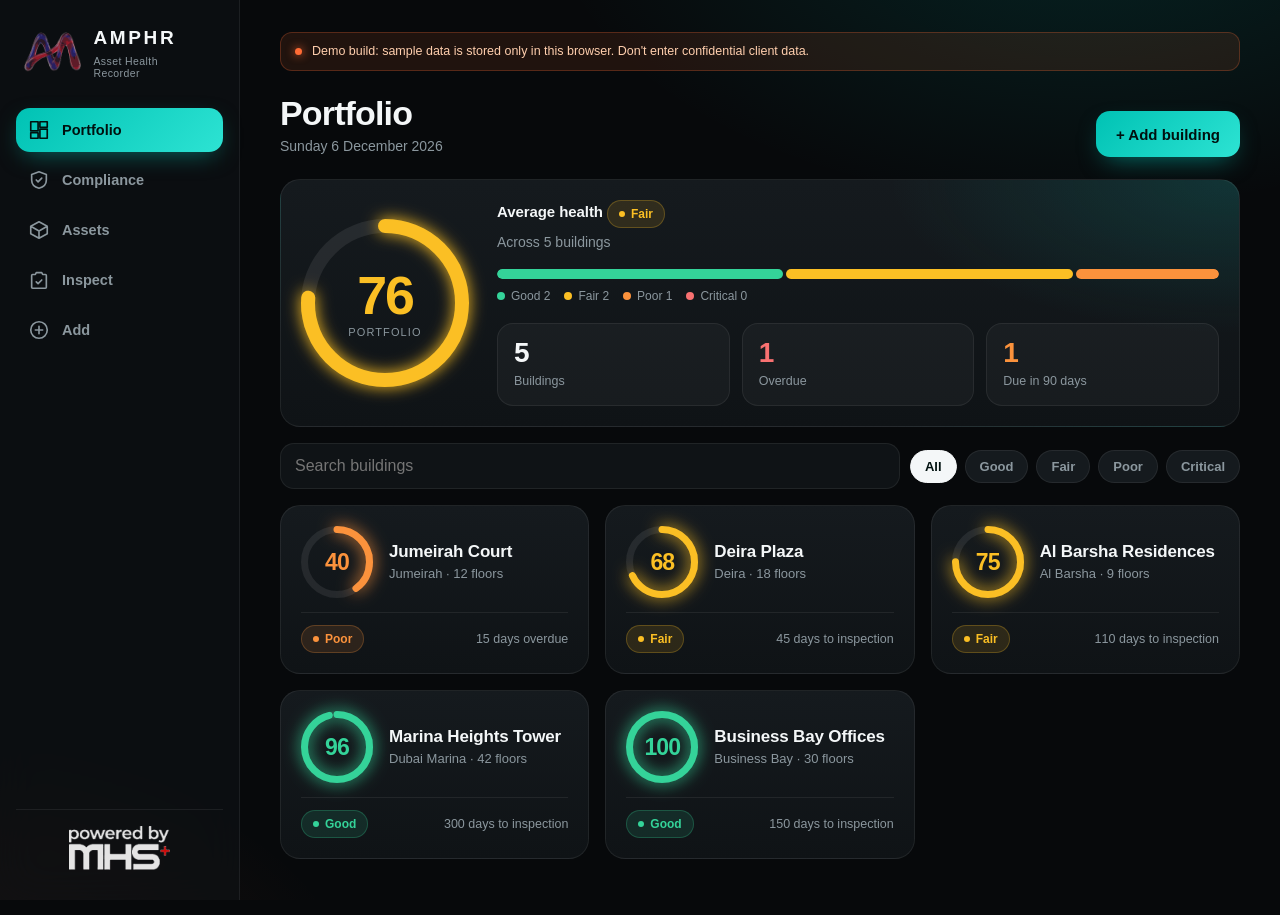
==== amphr/index.html @ f0a6aa2b "Redesign AMPHR UI for iPhone, iPad and laptop Co-Authored-By: Claude Sonnet 5.5 <noreply@anthropic.c" ====
<!doctype html>
<html lang="en"><head>
<meta charset="utf-8">
<meta name="viewport" content="width=device-width,initial-scale=1,viewport-fit=cover">
<meta name="theme-color" content="#07090b">
<meta name="apple-mobile-web-app-capable" content="yes">
<meta name="apple-mobile-web-app-status-bar-style" content="black-translucent">
<title>AMPHR</title>
<link rel="icon" href="logo.png"><link rel="apple-touch-icon" href="logo.png">
<style>
:root{--bg:#07090b;--s1:#0f1316;--s2:#151a1e;--s3:#1c2227;--line:rgba(255,255,255,.07);--tx:#f4f7f8;--mut:#8b979e;--teal:#00c2b4;--teal2:#00a89d;--or:#ff6b35;
--g:#34d399;--y:#fbbf24;--o:#fb923c;--r:#f87171;--rad:20px;--sb:240px;
--sat:env(safe-area-inset-top);--sab:env(safe-area-inset-bottom);--sal:env(safe-area-inset-left);--sar:env(safe-area-inset-right)}
*{box-sizing:border-box;-webkit-tap-highlight-color:transparent}
html{background:var(--bg)}
body{margin:0;color:var(--tx);font:15px/1.5 -apple-system,BlinkMacSystemFont,"SF Pro Display","Segoe UI",Inter,Roboto,sans-serif;-webkit-font-smoothing:antialiased;
background:radial-gradient(900px 500px at 85% -10%,rgba(0,194,180,.14),transparent 60%),radial-gradient(700px 400px at -5% 110%,rgba(255,107,53,.10),transparent 60%),var(--bg);background-attachment:fixed;min-height:100vh}
/* shell */
.app{display:grid;grid-template-columns:var(--sb) 1fr;min-height:100vh}
aside{position:sticky;top:0;height:100vh;padding:24px 16px;display:flex;flex-direction:column;gap:6px;border-right:1px solid var(--line);background:rgba(15,19,22,.6);backdrop-filter:blur(20px)}
.brand{display:flex;align-items:center;gap:12px;padding:0 8px 22px}
.brand img{height:40px;width:auto}.brand b{font-size:19px;letter-spacing:.14em}.brand small{display:block;color:var(--mut);font-size:10.5px;letter-spacing:.04em;line-height:1.2;margin-top:2px}
.nv{display:flex;align-items:center;gap:12px;padding:11px 12px;border-radius:14px;color:var(--mut);background:none;border:0;font-family:inherit;font-weight:600;font-size:14.5px;cursor:pointer;text-align:left;transition:.15s}
.nv svg{width:22px;height:22px;flex:none;stroke:currentColor;fill:none;stroke-width:1.8;stroke-linecap:round;stroke-linejoin:round}
.nv:hover{color:var(--tx);background:var(--s2)}
.nv.on{color:#00110f;background:linear-gradient(135deg,var(--teal),#2de3d3);box-shadow:0 8px 24px -8px rgba(0,194,180,.55)}
.side-foot{margin-top:auto;text-align:center;padding-top:16px;border-top:1px solid var(--line)}
.side-foot img{height:44px;width:auto;opacity:.9}
main{padding:32px 40px 56px;max-width:1240px;width:100%;margin:0 auto}
.demo{display:flex;gap:10px;align-items:center;font-size:12.5px;color:#ffcfae;background:rgba(255,107,53,.1);border:1px solid rgba(255,107,53,.25);padding:9px 14px;border-radius:12px;margin-bottom:24px}
.demo i{width:7px;height:7px;border-radius:50%;background:var(--or);flex:none;box-shadow:0 0 10px var(--or)}
.top{display:flex;align-items:flex-end;justify-content:space-between;gap:16px;margin-bottom:22px;flex-wrap:wrap}
h1{margin:0;font-size:34px;letter-spacing:-.025em;line-height:1.1;font-weight:750}
.sub{color:var(--mut);margin-top:4px;font-size:14px}
h3{margin:0 0 14px;font-size:15px;font-weight:650;letter-spacing:-.005em}
/* cards */
.card{background:linear-gradient(180deg,var(--s2),var(--s1));border:1px solid var(--line);border-radius:var(--rad);padding:20px;position:relative}
.glow{background:radial-gradient(500px 220px at 100% 0,rgba(0,194,180,.16),transparent 70%),linear-gradient(180deg,var(--s2),var(--s1))}
.grid{display:grid;gap:16px}.g2{grid-template-columns:repeat(2,1fr)}.g3{grid-template-columns:repeat(3,1fr)}.g4{grid-template-columns:repeat(4,1fr)}
.hero{display:grid;grid-template-columns:auto 1fr;gap:28px;align-items:center;margin-bottom:16px}
.kpis{display:grid;grid-template-columns:repeat(3,1fr);gap:12px}
.kpi{background:rgba(255,255,255,.035);border:1px solid var(--line);border-radius:16px;padding:14px 16px}
.kpi b{font-size:28px;letter-spacing:-.03em;display:block;line-height:1.1;font-variant-numeric:tabular-nums}.kpi span{color:var(--mut);font-size:12.5px}
.dist{display:flex;height:10px;border-radius:6px;overflow:hidden;gap:3px;margin:16px 0 8px}.dist i{display:block;border-radius:6px;min-width:6px}
.legend{display:flex;gap:14px;flex-wrap:wrap;font-size:12px;color:var(--mut)}.legend s{display:inline-block;width:8px;height:8px;border-radius:50%;margin-right:6px;text-decoration:none}
/* ring */
.ring{position:relative;display:inline-grid;place-items:center;flex:none}
.ring svg{transform:rotate(-90deg);overflow:visible}.ring .n{position:absolute;text-align:center;line-height:1}
.ring .n b{display:block;font-weight:750;letter-spacing:-.04em;font-variant-numeric:tabular-nums}.ring .n span{font-size:11px;color:var(--mut);text-transform:uppercase;letter-spacing:.1em}
/* pills */
.pill{display:inline-flex;align-items:center;gap:6px;padding:4px 11px;border-radius:99px;font-size:12px;font-weight:650;border:1px solid transparent}
.pG{color:var(--g);background:rgba(52,211,153,.12);border-color:rgba(52,211,153,.25)}.pY{color:var(--y);background:rgba(251,191,36,.12);border-color:rgba(251,191,36,.25)}
.pO{color:var(--o);background:rgba(251,146,60,.12);border-color:rgba(251,146,60,.25)}.pR{color:var(--r);background:rgba(248,113,113,.12);border-color:rgba(248,113,113,.25)}
.pill:before{content:"";width:6px;height:6px;border-radius:50%;background:currentColor}
/* chips + search */
.tools{display:flex;gap:10px;flex-wrap:wrap;align-items:center;margin-bottom:16px}
.chips{display:flex;gap:8px;overflow-x:auto;scrollbar-width:none;padding:2px 0}.chips::-webkit-scrollbar{display:none}
.chip{border:1px solid var(--line);background:var(--s2);color:var(--mut);padding:8px 14px;border-radius:99px;font-family:inherit;font-weight:600;font-size:13px;cursor:pointer;white-space:nowrap}
.chip.on{color:#00110f;background:var(--tx);border-color:var(--tx)}
.search{flex:1;min-width:180px}
/* building cards */
.bc{cursor:pointer;transition:.2s;display:flex;flex-direction:column;gap:14px}
.bc:hover{transform:translateY(-3px);border-color:rgba(0,194,180,.4);box-shadow:0 18px 40px -20px rgba(0,194,180,.35)}
.bc .h{display:flex;gap:16px;align-items:center}.bc h4{margin:0;font-size:17px;letter-spacing:-.01em;line-height:1.25}.bc p{margin:2px 0 0;color:var(--mut);font-size:13px}
.meta{display:flex;justify-content:space-between;gap:8px;align-items:center;font-size:12.5px;color:var(--mut);padding-top:12px;border-top:1px solid var(--line)}
/* bars */
.bar{height:8px;border-radius:5px;background:rgba(255,255,255,.07);overflow:hidden}.bar i{display:block;height:100%;border-radius:5px;background:linear-gradient(90deg,var(--teal2),#2de3d3)}
.brow{display:grid;grid-template-columns:150px 1fr 38px;white-space:nowrap;gap:12px;align-items:center;padding:7px 0;font-size:13.5px}.brow b{text-align:right;font-variant-numeric:tabular-nums}
/* tables / lists */
.list{display:flex;flex-direction:column}
.li{display:grid;grid-template-columns:1fr auto;gap:12px;align-items:center;padding:14px 4px;border-bottom:1px solid var(--line)}.li:last-child{border:0}
.li b{font-weight:620}.li small{display:block;color:var(--mut);font-size:12.5px}
.cd{font-variant-numeric:tabular-nums;text-align:right}.cd b{font-size:22px;letter-spacing:-.03em;display:block;line-height:1}.cd small{font-size:11px;text-transform:uppercase;letter-spacing:.08em}
.cG b{color:var(--g)}.cY b{color:var(--y)}.cR b{color:var(--r)}
/* forms */
label{display:block;font-size:12px;font-weight:600;letter-spacing:.04em;text-transform:uppercase;color:var(--mut);margin:14px 0 6px}
input,select,textarea{width:100%;background:var(--s1);color:var(--tx);border:1px solid var(--line);border-radius:14px;padding:13px 14px;font-family:inherit;font-size:16px;outline:0;transition:.15s;-webkit-appearance:none;appearance:none}
select{background-image:url("data:image/svg+xml,%3Csvg xmlns='http://www.w3.org/2000/svg' width='12' height='8' fill='none' stroke='%238b979e' stroke-width='2'%3E%3Cpath d='m1 1 5 5 5-5'/%3E%3C/svg%3E");background-repeat:no-repeat;background-position:right 14px center;padding-right:36px}
input:focus,select:focus,textarea:focus{border-color:var(--teal);box-shadow:0 0 0 4px rgba(0,194,180,.15)}
.f2{display:grid;grid-template-columns:repeat(2,1fr);gap:12px}.f3{display:grid;grid-template-columns:repeat(3,1fr);gap:12px}
.btn{display:inline-flex;align-items:center;justify-content:center;gap:8px;border-radius:14px;border:1px solid var(--line);background:var(--s3);color:var(--tx);padding:13px 20px;font-family:inherit;font-weight:650;font-size:15px;cursor:pointer;transition:.15s;min-height:46px}
.btn:hover{border-color:rgba(255,255,255,.2)}
.btn.pri{background:linear-gradient(135deg,var(--teal),#2de3d3);color:#00110f;border:0;box-shadow:0 10px 26px -10px rgba(0,194,180,.6)}
.btn.or{background:linear-gradient(135deg,var(--or),#ff9a6c);color:#2a0d00;border:0}
.btn.danger{color:var(--r)}.actions{display:flex;gap:10px;flex-wrap:wrap;margin-top:18px}
.back{display:inline-flex;align-items:center;gap:6px;color:var(--teal);font-weight:600;cursor:pointer;margin-bottom:14px;background:none;border:0;font-family:inherit;font-weight:600;font-size:15px;padding:4px 0}
.dtop{display:grid;grid-template-columns:auto 1fr;gap:28px;align-items:center}
.empty{color:var(--mut);padding:20px;text-align:center}
/* tabbar (phone) */
.tabbar{display:none}
/* iPad: icon rail */
@media(max-width:1100px){
 :root{--sb:88px}.brand b,.brand small,.nv span{display:none}.brand{justify-content:center;padding-bottom:18px}.nv{justify-content:center;padding:14px 0}
 .side-foot img{height:30px}main{padding:28px 28px 48px}.g4{grid-template-columns:repeat(2,1fr)}.g3{grid-template-columns:repeat(2,1fr)}
}
/* iPhone */
@media(max-width:760px){
 .app{display:block}aside{display:none}
 main{padding:calc(var(--sat) + 16px) 16px calc(var(--sab) + 104px)}
 h1{font-size:30px}.g2,.g3,.g4{grid-template-columns:1fr}.hero,.dtop{grid-template-columns:1fr;justify-items:center;text-align:center;gap:18px}
 .kpis{width:100%}.kpi b{font-size:24px}.brow{grid-template-columns:128px 1fr 30px;font-size:13px}.f3{grid-template-columns:1fr}
 .mhead{display:flex!important}
 .tabbar{display:grid;grid-template-columns:repeat(5,1fr);position:fixed;left:12px;right:12px;bottom:calc(var(--sab) + 10px);z-index:20;padding:8px;border-radius:26px;background:rgba(21,26,30,.94);backdrop-filter:blur(24px) saturate(1.6);-webkit-backdrop-filter:blur(24px) saturate(1.6);border:1px solid rgba(255,255,255,.1);box-shadow:0 20px 50px -10px rgba(0,0,0,.7)}
 .tb{display:flex;flex-direction:column;align-items:center;gap:3px;padding:8px 0;border:0;background:none;color:var(--mut);font-family:inherit;font-weight:600;font-size:10.5px;border-radius:18px;cursor:pointer}
 .tb svg{width:24px;height:24px;stroke:currentColor;fill:none;stroke-width:1.8;stroke-linecap:round;stroke-linejoin:round}
 .tb.on{color:var(--teal);background:rgba(0,194,180,.12)}
 .actions .btn{flex:1}.top{margin-bottom:16px}
}
.mhead{display:none;align-items:center;justify-content:space-between;margin-bottom:14px}.mhead img{height:34px;width:auto}.mhead img+img{height:30px;opacity:.85}
@media(prefers-reduced-motion:reduce){*{transition:none!important}}
</style></head><body>
<div class="app">
<aside>
 <div class="brand"><img src="logo.png" alt="AMPHR"><div><b>AMPHR</b><small>Asset Health<br>Recorder</small></div></div>
 <div id="nav" style="display:flex;flex-direction:column;gap:6px"></div>
 <div class="side-foot"><img src="powered.png" alt="Powered by MHS+"></div>
</aside>
<main>
 <div class="mhead"><img src="logo.png" alt="AMPHR"><img src="powered.png" alt="Powered by MHS+"></div>
 <div class="demo"><i></i><span>Demo build: sample data is stored only in this browser. Don't enter confidential client data.</span></div>
 <div id="v"></div>
</main>
</div>
<nav class="tabbar" id="tabbar"></nav>
<script>
const KEY='amphr_mvp_v1',DAY=864e5;
const today=()=>new Date(new Date().toDateString()).getTime();
const iso=t=>new Date(t).toISOString().slice(0,10);
const esc=s=>String(s??'').replace(/[&<>"]/g,c=>({'&':'&amp;','<':'&lt;','>':'&gt;','"':'&quot;'}[c]));
function seed(){const t=today(),d=n=>iso(t+n*DAY);return{
buildings:[
{id:1,name:'Marina Heights Tower',area:'Dubai Marina',floors:42,year:2012,compliance:'compliant',lastInsp:d(-60),dueDate:d(300),issues:{critical:0,high:1,safety:0}},
{id:2,name:'Deira Plaza',area:'Deira',floors:18,year:1998,compliance:'due',lastInsp:d(-210),dueDate:d(45),issues:{critical:1,high:2,safety:1}},
{id:3,name:'Business Bay Offices',area:'Business Bay',floors:30,year:2016,compliance:'compliant',lastInsp:d(-20),dueDate:d(150),issues:{critical:0,high:0,safety:0}},
{id:4,name:'Jumeirah Court',area:'Jumeirah',floors:12,year:2005,compliance:'non',lastInsp:d(-400),dueDate:d(-15),issues:{critical:2,high:3,safety:2}},
{id:5,name:'Al Barsha Residences',area:'Al Barsha',floors:9,year:2009,compliance:'due',lastInsp:d(-120),dueDate:d(110),issues:{critical:0,high:2,safety:1}}],
assets:[
{id:1,b:1,name:'Passenger Lift A',type:'Lift',status:'Good'},{id:2,b:2,name:'Chiller 1',type:'HVAC',status:'Poor'},
{id:3,b:2,name:'Fire Pump',type:'Fire safety',status:'Fair'},{id:4,b:4,name:'Roof Waterproofing',type:'Structure',status:'Critical'},
{id:5,b:3,name:'Generator G1',type:'Electrical',status:'Good'}],
inspections:[
{id:1,b:2,date:d(-210),by:'Demo Inspector',notes:'Spalling on level 3 slab; fire pump pressure low.'},
{id:2,b:4,date:d(-400),by:'Demo Inspector',notes:'Roof membrane failure, water ingress.'}],
nid:10}}
let S;try{S=JSON.parse(localStorage.getItem(KEY))||seed()}catch(e){S=seed()}
const save=()=>{try{localStorage.setItem(KEY,JSON.stringify(S))}catch(e){}};
// Health score v1 (per MVP spec)
function health(b){
 const st=Math.max(0,100-15*b.issues.critical-8*b.issues.high);
 const co={compliant:100,due:50,non:0}[b.compliance];
 const days=Math.max(0,(today()-new Date(b.lastInsp).getTime())/DAY);
 const mt=Math.max(0,100-days/365*20);
 const sf=Math.max(0,100-20*b.issues.safety);
 const s=(st*.4+co*.3+mt*.2+sf*.1);
 return{score:Math.round(Math.min(100,Math.max(0,s))),st,co,mt:Math.round(mt),sf}}
const BANDS=[['Good','G','var(--g)'],['Fair','Y','var(--y)'],['Poor','O','var(--o)'],['Critical','R','var(--r)']];
const bi=s=>s>=80?0:s>=60?1:s>=40?2:3;
const col=s=>BANDS[bi(s)][2];
const pill=s=>`<span class="pill p${BANDS[bi(s)][1]}">${BANDS[bi(s)][0]}</span>`;
const dleft=b=>Math.round((new Date(b.dueDate).getTime()-today())/DAY);
const ucls=n=>n<90?'cR':n<=180?'cY':'cG';
const CS={compliant:'Compliant',due:'Due soon',non:'Non-compliant'};
function ring(score,size,sw,label){const r=(size-sw)/2,c=2*Math.PI*r,k=col(score);
 return `<div class="ring" style="width:${size}px;height:${size}px"><svg width="${size}" height="${size}"><circle cx="${size/2}" cy="${size/2}" r="${r}" fill="none" stroke="rgba(255,255,255,.08)" stroke-width="${sw}"/>
 <circle cx="${size/2}" cy="${size/2}" r="${r}" fill="none" stroke="${k}" stroke-width="${sw}" stroke-linecap="round" stroke-dasharray="${c*score/100} ${c}" style="filter:drop-shadow(0 0 8px ${k})"/></svg>
 <div class="n"><b style="font-size:${size*.32}px;color:${k}">${score}</b>${label?`<span>${label}</span>`:''}</div></div>`}
const IC={
 dash:'<path d="M3 13h8V3H3zM13 21h8V11h-8zM13 3v6h8V3zM3 21h8v-6H3z"/>',
 comp:'<path d="M12 3 4 6v6c0 4.5 3.2 7.8 8 9 4.8-1.2 8-4.5 8-9V6z"/><path d="m9 12 2 2 4-4"/>',
 assets:'<path d="M21 8 12 3 3 8l9 5zM3 8v8l9 5 9-5V8M12 13v8"/>',
 insp:'<path d="M9 4h6l1 2h3a1 1 0 0 1 1 1v13a1 1 0 0 1-1 1H5a1 1 0 0 1-1-1V7a1 1 0 0 1 1-1h3z"/><path d="m9 14 2 2 4-4"/>',
 add:'<circle cx="12" cy="12" r="9"/><path d="M12 8v8M8 12h8"/>'};
const tabs=[['dash','Portfolio'],['comp','Compliance'],['assets','Assets'],['insp','Inspect'],['add','Add']];
let tab='dash',sel=null,flt=-1,q='';
function nav(){
 document.getElementById('nav').innerHTML=tabs.map(([k,l])=>`<button class="nv ${tab===k||(tab==='detail'&&k==='dash')?'on':''}" onclick="go('${k}')" aria-label="${l}"><svg viewBox="0 0 24 24">${IC[k]}</svg><span>${l}</span></button>`).join('');
 document.getElementById('tabbar').innerHTML=tabs.map(([k,l])=>`<button class="tb ${tab===k||(tab==='detail'&&k==='dash')?'on':''}" onclick="go('${k}')"><svg viewBox="0 0 24 24">${IC[k]}</svg>${l}</button>`).join('')}
function go(k,id){tab=k;sel=id??null;render()}
function render(){nav();document.getElementById('v').innerHTML=({dash,comp,assets,insp,add,detail})[tab]();window.scrollTo(0,0)}
const head=(t,s,r='')=>`<div class="top"><div><h1>${t}</h1><div class="sub">${s}</div></div>${r}</div>`;
function dash(){
 const all=S.buildings.map(b=>({b,h:health(b)}));
 const avg=all.length?Math.round(all.reduce((a,x)=>a+x.h.score,0)/all.length):0;
 const cnt=[0,0,0,0];all.forEach(x=>cnt[bi(x.h.score)]++);
 const ovd=S.buildings.filter(b=>dleft(b)<0).length,soon=S.buildings.filter(b=>{const n=dleft(b);return n>=0&&n<90}).length;
 const list=all.filter(x=>(flt<0||bi(x.h.score)===flt)&&x.b.name.toLowerCase().includes(q.toLowerCase())).sort((a,c)=>a.h.score-c.h.score);
 return head('Portfolio',new Date().toLocaleDateString('en-GB',{weekday:'long',day:'numeric',month:'long',year:'numeric'}),`<button class="btn pri" onclick="go('add')">+ Add building</button>`)+
 `<div class="card glow hero">${ring(avg,168,14,'Portfolio')}
  <div><h3 style="margin-bottom:2px">Average health ${pill(avg)}</h3><div class="sub">Across ${all.length} building${all.length==1?'':'s'}</div>
  <div class="dist">${cnt.map((n,i)=>n?`<i style="flex:${n};background:${BANDS[i][2]}"></i>`:'').join('')}</div>
  <div class="legend">${BANDS.map((b,i)=>`<span><s style="background:${b[2]}"></s>${b[0]} ${cnt[i]}</span>`).join('')}</div>
  <div class="kpis" style="margin-top:18px"><div class="kpi"><b>${all.length}</b><span>Buildings</span></div><div class="kpi"><b style="color:var(--r)">${ovd}</b><span>Overdue</span></div><div class="kpi"><b style="color:var(--o)">${soon}</b><span>Due in 90 days</span></div></div></div></div>
  <div class="tools"><input class="search" placeholder="Search buildings" value="${esc(q)}" oninput="q=this.value;fl()" id="sq">
  <div class="chips">${[['All',-1],...BANDS.map((b,i)=>[b[0],i])].map(([l,i])=>`<button class="chip ${flt===i?'on':''}" onclick="flt=${i};render()">${l}</button>`).join('')}</div></div>
  <div class="grid g3" id="bl">${cards(list)}</div>`}
function cards(list){return list.map(({b,h})=>`<div class="card bc" onclick="go('detail',${b.id})"><div class="h">${ring(h.score,72,7)}<div><h4>${esc(b.name)}</h4><p>${esc(b.area)} · ${b.floors} floors</p></div></div>
 <div class="meta"><span>${pill(h.score)}</span><span>${dleft(b)<0?Math.abs(dleft(b))+' days overdue':dleft(b)+' days to inspection'}</span></div></div>`).join('')||'<div class="empty card" style="grid-column:1/-1">No buildings match.</div>'}
function fl(){const all=S.buildings.map(b=>({b,h:health(b)}));
 document.getElementById('bl').innerHTML=cards(all.filter(x=>(flt<0||bi(x.h.score)===flt)&&x.b.name.toLowerCase().includes(q.toLowerCase())).sort((a,c)=>a.h.score-c.h.score))}
function detail(){
 const b=S.buildings.find(x=>x.id===sel);if(!b)return dash();const h=health(b),n=dleft(b);
 const parts=[['Structural · 40%',h.st],['Compliance · 30%',h.co],['Maintenance · 20%',h.mt],['Safety · 10%',h.sf]];
 const as=S.assets.filter(a=>a.b===b.id),ins=S.inspections.filter(i=>i.b===b.id);
 return `<button class="back" onclick="go('dash')">‹ Portfolio</button>`+
 `<div class="card glow dtop" style="margin-bottom:16px">${ring(h.score,150,13,'Health')}<div><h1 style="font-size:30px">${esc(b.name)}</h1><div class="sub">${esc(b.area)} · ${b.floors} floors · built ${b.year}</div><div style="margin-top:12px">${pill(h.score)}</div></div></div>
 <div class="grid g2" style="margin-bottom:16px">
 <div class="card"><h3>Score breakdown</h3>${parts.map(([l,v])=>`<div class="brow"><span>${l}</span><div class="bar"><i style="width:${v}%"></i></div><b>${v}</b></div>`).join('')}</div>
 <div class="card"><h3>Compliance · Law 3/2026</h3><div class="li" style="padding-top:0"><div><b>${CS[b.compliance]}</b><small>Next inspection ${b.dueDate}</small></div><div class="cd ${ucls(n)}"><b>${Math.abs(n)}</b><small>${n<0?'days overdue':'days left'}</small></div></div>
 <div class="f3" style="margin-top:14px"><div class="kpi"><b style="color:var(--r)">${b.issues.critical}</b><span>Critical</span></div><div class="kpi"><b style="color:var(--o)">${b.issues.high}</b><span>High</span></div><div class="kpi"><b style="color:var(--y)">${b.issues.safety}</b><span>Safety</span></div></div></div></div>
 <div class="grid g2"><div class="card"><h3>Assets · ${as.length}</h3><div class="list">${as.map(a=>`<div class="li"><div><b>${esc(a.name)}</b><small>${esc(a.type)}</small></div>${sp(a.status)}</div>`).join('')||'<div class="empty">No assets yet.</div>'}</div></div>
 <div class="card"><h3>Inspections · ${ins.length}</h3><div class="list">${ins.map(i=>`<div class="li"><div><b>${i.date}</b><small>${esc(i.by)} — ${esc(i.notes)}</small></div></div>`).join('')||'<div class="empty">None recorded.</div>'}</div></div></div>
 <div class="actions"><button class="btn pri" onclick="go('insp','${b.id}')">Record inspection</button><button class="btn danger" onclick="delB(${b.id})">Delete building</button></div>`}
const sp=s=>{const m={Good:'G',Fair:'Y',Poor:'O',Critical:'R'}[s]||'G';return `<span class="pill p${m}">${esc(s)}</span>`};
function comp(){
 const bs=[...S.buildings].sort((a,c)=>dleft(a)-dleft(c));
 return head('Compliance','Law 3/2026 inspection tracker · green over 180 days, yellow 90–180, red under 90')+
 `<div class="card"><div class="list">${bs.map(b=>{const n=dleft(b);return `<div class="li" style="cursor:pointer" onclick="go('detail',${b.id})"><div><b>${esc(b.name)}</b><small>${CS[b.compliance]} · due ${b.dueDate}${[30,14,1].includes(n)?' · ⚠ alert':''}</small></div><div class="cd ${ucls(n)}"><b>${Math.abs(n)}</b><small>${n<0?'overdue':'days'}</small></div></div>`}).join('')||'<div class="empty">No buildings.</div>'}</div></div>
 <p class="sub" style="margin-top:12px">Alerts at 30, 14 and 1 day are in-app only in this demo.</p>`}
function assets(){
 return head('Assets',`${S.assets.length} registered`,`<div class="actions" style="margin:0"><button class="btn pri" onclick="exp()">Export CSV</button><label class="btn" style="margin:0;text-transform:none;letter-spacing:0;font-size:15px;color:var(--tx)">Import CSV<input type="file" accept=".csv" style="display:none" onchange="imp(this.files[0])"></label></div>`)+
 `<div class="grid g2"><div class="card"><div class="list">${S.assets.map(a=>`<div class="li"><div><b>${esc(a.name)}</b><small>${esc((S.buildings.find(b=>b.id===a.b)||{}).name||'#'+a.b)} · ${esc(a.type)}</small></div>${sp(a.status)}</div>`).join('')||'<div class="empty">No assets.</div>'}</div>
 <p class="sub" style="margin:10px 4px 0">CSV columns: building_id, name, type, status</p></div>
 <div class="card"><h3>Add asset</h3><form onsubmit="addA(event)"><label style="margin-top:0">Building</label><select name="b">${S.buildings.map(b=>`<option value="${b.id}">${esc(b.name)}</option>`).join('')}</select>
 <label>Name</label><input name="name" required><div class="f2"><div><label>Type</label><input name="type" required></div><div><label>Status</label><select name="status"><option>Good</option><option>Fair</option><option>Poor</option><option>Critical</option></select></div></div>
 <div class="actions"><button class="btn pri">Add asset</button></div></form></div></div>`}
function insp(){
 return head('Inspect','Record a manual inspection · updates the building health score')+
 `<div class="grid g2"><div class="card"><form onsubmit="addI(event)">
 <label style="margin-top:0">Building</label><select name="b">${S.buildings.map(b=>`<option value="${b.id}" ${String(b.id)===String(sel)?'selected':''}>${esc(b.name)}</option>`).join('')}</select>
 <div class="f2"><div><label>Inspector</label><input name="by" required></div><div><label>Date</label><input type="date" name="date" value="${iso(today())}" required></div></div>
 <div class="f3"><div><label>Critical</label><input type="number" min="0" name="critical" value="0" inputmode="numeric"></div><div><label>High</label><input type="number" min="0" name="high" value="0" inputmode="numeric"></div><div><label>Safety</label><input type="number" min="0" name="safety" value="0" inputmode="numeric"></div></div>
 <div class="f2"><div><label>Compliance</label><select name="compliance"><option value="compliant">Compliant</option><option value="due">Due soon</option><option value="non">Non-compliant</option></select></div><div><label>Next due</label><input type="date" name="due" required></div></div>
 <label>Notes</label><textarea name="notes" rows="3"></textarea>
 <p class="sub" style="margin:10px 0 0">PDF auto-parsing and photo capture are not in this demo build.</p>
 <div class="actions"><button class="btn pri">Save inspection</button></div></form></div>
 <div class="card"><h3>History</h3><div class="list">${[...S.inspections].reverse().map(i=>`<div class="li"><div><b>${esc((S.buildings.find(b=>b.id===i.b)||{}).name||'')}</b><small>${i.date} · ${esc(i.by)} — ${esc(i.notes)}</small></div></div>`).join('')||'<div class="empty">None yet.</div>'}</div></div></div>`}
function add(){
 return head('Add building','Register a new building in the portfolio')+
 `<div class="card" style="max-width:640px"><form onsubmit="addB(event)"><label style="margin-top:0">Name</label><input name="name" required><label>Area</label><input name="area" required>
 <div class="f2"><div><label>Floors</label><input type="number" min="1" name="floors" value="10" inputmode="numeric"></div><div><label>Year built</label><input type="number" name="year" value="2020" inputmode="numeric"></div></div>
 <div class="f2"><div><label>Last inspection</label><input type="date" name="last" value="${iso(today())}" required></div><div><label>Next due</label><input type="date" name="due" required></div></div>
 <label>Compliance</label><select name="compliance"><option value="compliant">Compliant</option><option value="due">Due soon</option><option value="non">Non-compliant</option></select>
 <div class="actions"><button class="btn pri">Add building</button><button type="button" class="btn" onclick="if(confirm('Reset to demo data?')){S=seed();save();go('dash')}">Reset demo data</button></div></form></div>`}
const fd=e=>{e.preventDefault();return Object.fromEntries(new FormData(e.target))};
function addB(e){const f=fd(e);S.buildings.push({id:S.nid++,name:f.name,area:f.area,floors:+f.floors,year:+f.year,compliance:f.compliance,lastInsp:f.last,dueDate:f.due,issues:{critical:0,high:0,safety:0}});save();go('dash')}
function delB(id){if(!confirm('Delete this building and its records?'))return;S.buildings=S.buildings.filter(b=>b.id!==id);S.assets=S.assets.filter(a=>a.b!==id);S.inspections=S.inspections.filter(i=>i.b!==id);save();go('dash')}
function addI(e){const f=fd(e),b=S.buildings.find(x=>x.id===+f.b);if(!b)return;
 S.inspections.push({id:S.nid++,b:b.id,date:f.date,by:f.by,notes:f.notes});
 b.lastInsp=f.date;b.dueDate=f.due;b.compliance=f.compliance;b.issues={critical:+f.critical,high:+f.high,safety:+f.safety};save();go('detail',b.id)}
function addA(e){const f=fd(e);S.assets.push({id:S.nid++,b:+f.b,name:f.name,type:f.type,status:f.status});save();render()}
function exp(){const q=v=>'"'+String(v).replace(/"/g,'""')+'"';
 const csv='building_id,name,type,status\n'+S.assets.map(a=>[a.b,q(a.name),q(a.type),a.status].join(',')).join('\n');
 const l=document.createElement('a');l.href=URL.createObjectURL(new Blob([csv],{type:'text/csv'}));l.download='amphr_assets.csv';l.click()}
function parseCSV(t){const rows=[];let r=[],c='',q=false;for(let i=0;i<t.length;i++){const ch=t[i];
 if(q){if(ch=='"'&&t[i+1]=='"'){c+='"';i++}else if(ch=='"')q=false;else c+=ch}
 else if(ch=='"')q=true;else if(ch==','){r.push(c);c=''}else if(ch=='\n'||ch=='\r'){if(ch=='\r'&&t[i+1]=='\n')i++;r.push(c);c='';rows.push(r);r=[]}else c+=ch}
 if(c||r.length){r.push(c);rows.push(r)}return rows.filter(x=>x.some(v=>v.trim()))}
async function imp(f){if(!f)return;const rows=parseCSV(await f.text()).slice(1);let n=0,bad=0;
 rows.forEach(r=>{const[b,name,type,status]=r.map(x=>x.trim());
  if(S.buildings.some(x=>x.id===+b)&&name&&type&&['Good','Fair','Poor','Critical'].includes(status)){S.assets.push({id:S.nid++,b:+b,name,type,status});n++}else bad++});
 save();alert(`Imported ${n} assets. Skipped ${bad} invalid rows.`);render()}
render();
</script></body></html>
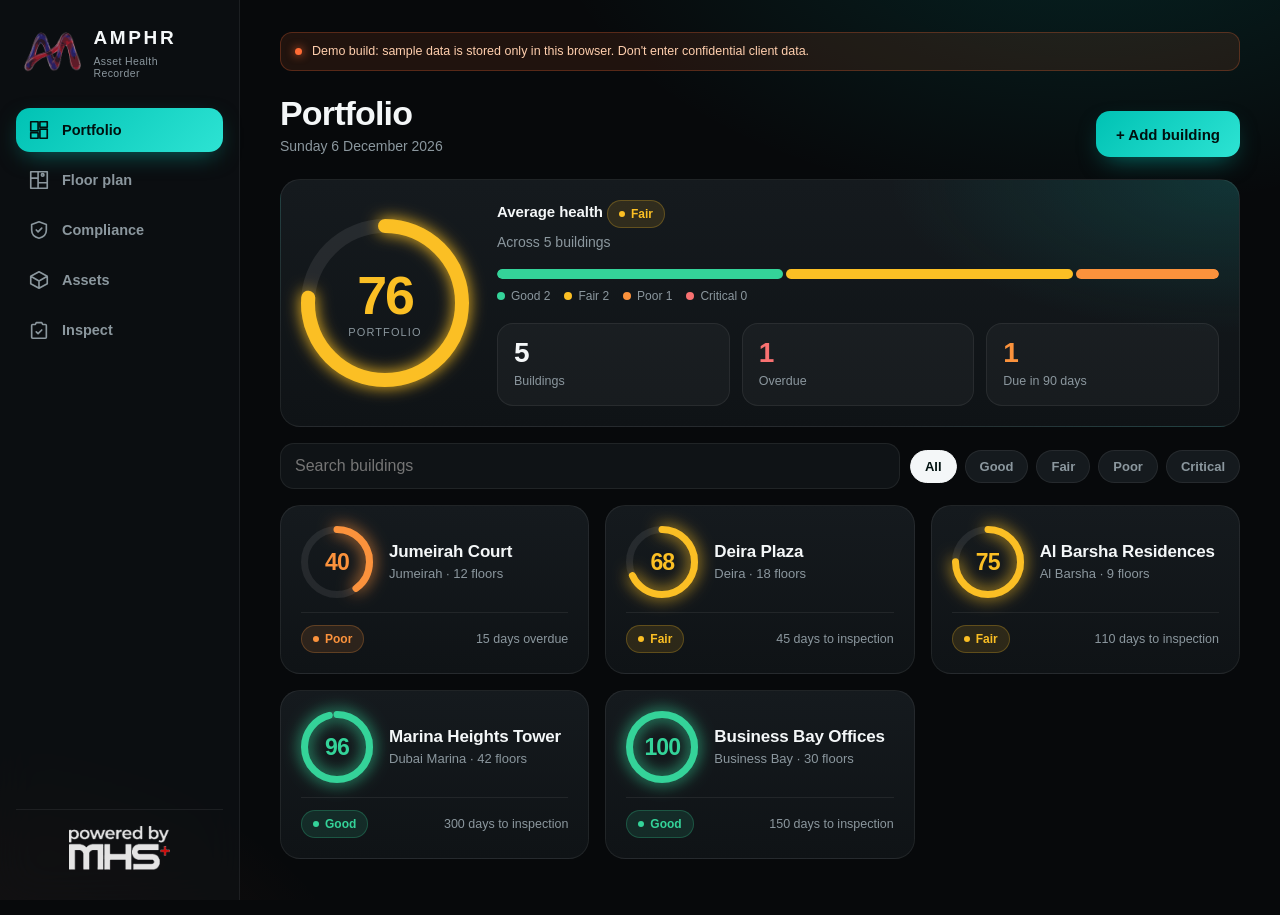
==== commit 2d2934fc: "Add floor plan with defects view (GPR overlay, severity pins, defect details, log defect) Co-Authore" ====
--- a/amphr/index.html
+++ b/amphr/index.html
@@ -86,6 +86,32 @@
 .back{display:inline-flex;align-items:center;gap:6px;color:var(--teal);font-weight:600;cursor:pointer;margin-bottom:14px;background:none;border:0;font-family:inherit;font-weight:600;font-size:15px;padding:4px 0}
 .dtop{display:grid;grid-template-columns:auto 1fr;gap:28px;align-items:center}
 .empty{color:var(--mut);padding:20px;text-align:center}
+
+/* floor plan */
+.pgrid{display:grid;grid-template-columns:1fr 340px;gap:16px;align-items:start}
+.map{padding:0;overflow:hidden;background:#06090b}
+.map svg{display:block;width:100%;height:auto;touch-action:none;cursor:grab;user-select:none}.map svg:active{cursor:grabbing}.map.place svg{cursor:crosshair}
+.mtag{position:absolute;left:14px;top:14px;z-index:2;font-size:12.5px;font-weight:600;background:rgba(255,255,255,.07);border:1px solid var(--line);padding:6px 12px;border-radius:10px;backdrop-filter:blur(8px)}
+.mtools{position:absolute;right:12px;bottom:12px;z-index:2;display:flex;flex-direction:column;gap:8px}
+.mtools button{width:42px;height:42px;border-radius:12px;border:1px solid var(--line);background:rgba(21,26,30,.85);color:var(--tx);font-size:20px;cursor:pointer;backdrop-filter:blur(8px)}
+.mtools button.on{background:var(--teal);color:#00110f;border-color:var(--teal)}
+.mhint{position:absolute;left:14px;bottom:12px;z-index:2;font-size:12px;color:var(--mut);display:flex;align-items:center;gap:8px}
+.mhint i{display:block;width:54px;height:6px;border:2px solid var(--mut);border-top:0}
+.gpr{transition:opacity .25s}
+.pin{cursor:pointer}.pin .ring2{fill:none;stroke-width:3;opacity:0}.pin.sel .ring2{opacity:1;animation:pulse 1.6s ease-out infinite}
+@keyframes pulse{0%{r:14;opacity:.9}100%{r:44;opacity:0}}
+@media(prefers-reduced-motion:reduce){.pin.sel .ring2{animation:none}}
+.dpanel h3{margin-bottom:6px}
+.dk{display:grid;gap:14px;margin-top:10px}.dk div small{display:block;color:var(--mut);font-size:12.5px;margin-bottom:2px}.dk div b{font-weight:620;font-size:15px}
+.sev{display:block;text-align:center;padding:9px;border-radius:10px;font-weight:700;font-size:13px;letter-spacing:.06em;color:#0b0f10}
+.s-critical{background:var(--r)}.s-high{background:var(--o)}.s-medium{background:var(--y)}.s-low{background:var(--g)}
+.dhead{display:flex;justify-content:space-between;align-items:center;background:rgba(255,255,255,.04);border-radius:14px;padding:12px 14px}
+.dl{display:flex;gap:10px;overflow-x:auto;padding:2px 0 6px;scrollbar-width:none;margin-top:16px}.dl::-webkit-scrollbar{display:none}
+.dl button{flex:none;display:flex;align-items:center;gap:8px;border:1px solid var(--line);background:var(--s2);color:var(--tx);padding:9px 14px;border-radius:12px;font-family:inherit;font-weight:600;font-size:13px;cursor:pointer}
+.dl button.on{border-color:var(--teal)}.dl s{width:9px;height:9px;border-radius:50%;text-decoration:none}
+@media(max-width:980px){.pgrid{grid-template-columns:1fr}}
+@media(max-width:760px){.mtools button{width:38px;height:38px}.mhint{display:none}}
+
 /* tabbar (phone) */
 .tabbar{display:none}
 /* iPad: icon rail */
@@ -141,8 +167,25 @@
 inspections:[
 {id:1,b:2,date:d(-210),by:'Demo Inspector',notes:'Spalling on level 3 slab; fire pump pressure low.'},
 {id:2,b:4,date:d(-400),by:'Demo Inspector',notes:'Roof membrane failure, water ingress.'}],
+defects:[
+{id:241,b:2,level:3,zone:'A',type:'Cracking \u2013 Slab',sev:'high',status:'Open',det:d(-6),x:430,y:200,health:46},
+{id:242,b:2,level:3,zone:'C',type:'Paint peeling \u2013 Wall',sev:'low',status:'Open',det:d(-12),x:800,y:190,health:88},
+{id:243,b:2,level:3,zone:'B',type:'Water ingress \u2013 Ceiling',sev:'medium',status:'In progress',det:d(-4),x:600,y:330,health:66},
+{id:244,b:2,level:3,zone:'A',type:'Hairline crack \u2013 Wall',sev:'low',status:'Open',det:d(-20),x:230,y:350,health:90},
+{id:245,b:2,level:3,zone:'C',type:'Efflorescence \u2013 Wall',sev:'medium',status:'Open',det:d(-2),x:810,y:470,health:64},
+{id:246,b:2,level:3,zone:'A',type:'Joint sealant failure',sev:'low',status:'Resolved',det:d(-30),x:210,y:560,health:86},
+{id:247,b:2,level:3,zone:'C',type:'Corroded rebar \u2013 Beam',sev:'high',status:'Open',det:d(-1),x:690,y:590,health:44},
+{id:248,b:2,level:3,zone:'B',type:'Spalling \u2013 Column',sev:'critical',status:'Open',det:d(0),x:520,y:470,health:28},
+{id:249,b:4,level:2,zone:'B',type:'Membrane failure \u2013 Roof slab',sev:'critical',status:'Open',det:d(-15),x:470,y:250,health:24},
+{id:250,b:4,level:2,zone:'C',type:'Spalling \u2013 Column',sev:'critical',status:'Open',det:d(-9),x:780,y:520,health:30},
+{id:251,b:4,level:2,zone:'A',type:'Cracking \u2013 Beam',sev:'high',status:'In progress',det:d(-5),x:240,y:330,health:48},
+{id:252,b:5,level:4,zone:'B',type:'Water ingress \u2013 Wall',sev:'medium',status:'Open',det:d(-8),x:560,y:560,health:62},
+{id:253,b:5,level:4,zone:'C',type:'Cracking \u2013 Slab',sev:'high',status:'Open',det:d(-3),x:780,y:220,health:50},
+{id:254,b:1,level:12,zone:'A',type:'Sealant failure \u2013 Facade',sev:'high',status:'In progress',det:d(-7),x:300,y:210,health:52}],
+did:255,
 nid:10}}
 let S;try{S=JSON.parse(localStorage.getItem(KEY))||seed()}catch(e){S=seed()}
+if(!S.defects){const z=seed();S.defects=z.defects;S.did=z.did}
 const save=()=>{try{localStorage.setItem(KEY,JSON.stringify(S))}catch(e){}};
 // Health score v1 (per MVP spec)
 function health(b){
@@ -169,14 +212,15 @@
  comp:'<path d="M12 3 4 6v6c0 4.5 3.2 7.8 8 9 4.8-1.2 8-4.5 8-9V6z"/><path d="m9 12 2 2 4-4"/>',
  assets:'<path d="M21 8 12 3 3 8l9 5zM3 8v8l9 5 9-5V8M12 13v8"/>',
  insp:'<path d="M9 4h6l1 2h3a1 1 0 0 1 1 1v13a1 1 0 0 1-1 1H5a1 1 0 0 1-1-1V7a1 1 0 0 1 1-1h3z"/><path d="m9 14 2 2 4-4"/>',
- add:'<circle cx="12" cy="12" r="9"/><path d="M12 8v8M8 12h8"/>'};
-const tabs=[['dash','Portfolio'],['comp','Compliance'],['assets','Assets'],['insp','Inspect'],['add','Add']];
+ add:'<circle cx="12" cy="12" r="9"/><path d="M12 8v8M8 12h8"/>',
+ plan:'<path d="M3 3h18v18H3zM3 10h8M11 3v18M11 15h10"/><circle cx="16" cy="6.5" r="1.4"/>'};
+const tabs=[['dash','Portfolio'],['plan','Floor plan'],['comp','Compliance'],['assets','Assets'],['insp','Inspect']];
 let tab='dash',sel=null,flt=-1,q='';
 function nav(){
  document.getElementById('nav').innerHTML=tabs.map(([k,l])=>`<button class="nv ${tab===k||(tab==='detail'&&k==='dash')?'on':''}" onclick="go('${k}')" aria-label="${l}"><svg viewBox="0 0 24 24">${IC[k]}</svg><span>${l}</span></button>`).join('');
  document.getElementById('tabbar').innerHTML=tabs.map(([k,l])=>`<button class="tb ${tab===k||(tab==='detail'&&k==='dash')?'on':''}" onclick="go('${k}')"><svg viewBox="0 0 24 24">${IC[k]}</svg>${l}</button>`).join('')}
 function go(k,id){tab=k;sel=id??null;render()}
-function render(){nav();document.getElementById('v').innerHTML=({dash,comp,assets,insp,add,detail})[tab]();window.scrollTo(0,0)}
+function render(){nav();document.getElementById('v').innerHTML=({dash,comp,assets,insp,add,detail,plan:planPage})[tab]();if(tab==='plan')planDraw();window.scrollTo(0,0)}
 const head=(t,s,r='')=>`<div class="top"><div><h1>${t}</h1><div class="sub">${s}</div></div>${r}</div>`;
 function dash(){
  const all=S.buildings.map(b=>({b,h:health(b)}));
@@ -259,5 +303,92 @@
  rows.forEach(r=>{const[b,name,type,status]=r.map(x=>x.trim());
   if(S.buildings.some(x=>x.id===+b)&&name&&type&&['Good','Fair','Poor','Critical'].includes(status)){S.assets.push({id:S.nid++,b:+b,name,type,status});n++}else bad++});
  save();alert(`Imported ${n} assets. Skipped ${bad} invalid rows.`);render()}
+// ---- Floor plan with defects
+const SEV={critical:['Critical','var(--r)',28],high:['High','var(--o)',46],medium:['Medium','var(--y)',66],low:['Low','var(--g)',88]};
+const sevHex={critical:'#f87171',high:'#fb923c',medium:'#fbbf24',low:'#34d399'};
+let pb=null,plv=null,gpr=true,selD=null,placing=false,draft=null,vz=1,vcx=500,vcy=350,moved=false,drag=null;
+const did=d=>'D-'+String(d.id).padStart(4,'0');
+const lvl=n=>'Level '+String(n).padStart(2,'0');
+const detLabel=t=>{const n=Math.round((today()-new Date(t).getTime())/DAY);return n<=0?'Today':n===1?'Yesterday':t};
+const zoneOf=x=>x<350?'A':x<650?'B':'C';
+function planInit(){
+ if(!S.buildings.find(b=>b.id===pb)){const c={};S.defects.forEach(d=>c[d.b]=(c[d.b]||0)+1);
+  const best=S.buildings.map(b=>[b,c[b.id]||0]).sort((a,z)=>z[1]-a[1])[0];pb=best?best[0].id:null;plv=null}
+ const ds=S.defects.filter(d=>d.b===pb);
+ if(plv==null)plv=ds.length?ds[0].level:1;
+}
+function planPage(){
+ planInit();
+ if(pb==null)return head('Floor plan','Add a building first');
+ const b=S.buildings.find(x=>x.id===pb),n=Math.min(b.floors,80);
+ const lv=new Set(Array.from({length:n},(_,i)=>i+1));S.defects.filter(d=>d.b===pb).forEach(d=>lv.add(d.level));
+ return head('Floor plan','Defect locations and severity · tap a pin for details',
+  `<div class="actions" style="margin:0"><button class="btn ${placing?'or':'pri'}" onclick="togglePlace()">${placing?'Tap the plan to place pin…':'+ Log defect'}</button></div>`)+
+ `<div class="tools"><select style="flex:1;min-width:200px;max-width:320px" onchange="pb=+this.value;plv=null;selD=null;placing=false;draft=null;resetView();render()">${S.buildings.map(x=>`<option value="${x.id}" ${x.id===pb?'selected':''}>${esc(x.name)}</option>`).join('')}</select>
+  <select style="width:150px" onchange="plv=+this.value;selD=null;placing=false;draft=null;resetView();planDraw()">${[...lv].sort((a,z)=>a-z).map(l=>`<option value="${l}" ${l===plv?'selected':''}>${lvl(l)}</option>`).join('')}</select>
+  <div class="legend" style="margin-left:auto">${Object.entries(SEV).map(([k,v])=>`<span><s style="background:${v[1]}"></s>${v[0]}</span>`).join('')}</div></div>
+  <div id="pl"></div>`;
+}
+function planDraw(){
+ const el=document.getElementById('pl');if(!el)return;
+ const ds=S.defects.filter(d=>d.b===pb&&d.level===plv);
+ const sd=ds.find(d=>d.id===selD)||null;
+ const walls=[[330,140,330,300],[560,60,560,300],[740,60,740,300],[330,300,620,300],[690,300,900,300],[130,400,430,400],[430,400,430,640],[130,520,300,520],[620,400,900,400],[620,400,620,640],[780,520,900,520]];
+ const blobs=[[430,200,120,.55],[560,330,140,.6],[520,470,170,.7],[300,520,150,.45],[790,200,110,.4],[700,560,130,.5],[240,330,110,.4],[820,470,100,.35]];
+ const PIN='M0 0C-10-14-17-22-17-31a17 17 0 1 1 34 0C17-22 10-14 0 0Z';
+ const pinSvg=d=>`<g class="pin ${d.id===selD?'sel':''}" transform="translate(${d.x} ${d.y})" onclick="pickD(${d.id})" style="${d.status==='Resolved'?'opacity:.45':''}">
+  <circle class="ring2" cx="0" cy="-30" r="14" stroke="${sevHex[d.sev]}"/>
+  <path d="${PIN}" fill="${sevHex[d.sev]}" stroke="rgba(0,0,0,.35)" stroke-width="1.5"/><circle cx="0" cy="-31" r="6.5" fill="#0b0f10"/></g>`;
+ const vw=1000/vz,vh=700/vz;
+ const svg=`<svg id="psvg" viewBox="${vcx-vw/2} ${vcy-vh/2} ${vw} ${vh}" onpointerdown="pdn(event)" onpointermove="pmv(event)" onpointerup="pup(event)" onpointerleave="pup(event)" onclick="mapClick(event)" role="img" aria-label="Floor plan with defect pins">
+  <defs><pattern id="grid" width="25" height="25" patternUnits="userSpaceOnUse"><path d="M25 0H0V25" fill="none" stroke="rgba(0,194,180,.10)" stroke-width="1"/></pattern>
+  <radialGradient id="bl"><stop offset="0" stop-color="#00c2b4" stop-opacity=".9"/><stop offset="1" stop-color="#00c2b4" stop-opacity="0"/></radialGradient>
+  <filter id="bf" x="-30%" y="-30%" width="160%" height="160%"><feGaussianBlur stdDeviation="14"/></filter></defs>
+  <rect x="-400" y="-300" width="1800" height="1300" fill="#06090b"/><rect x="-400" y="-300" width="1800" height="1300" fill="url(#grid)"/>
+  <path d="M130 140H330V60H900V640H130Z" fill="rgba(255,255,255,.025)"/>
+  <g class="gpr" style="opacity:${gpr?1:0}" filter="url(#bf)">${blobs.map(([x,y,r,o])=>`<circle cx="${x}" cy="${y}" r="${r}" fill="url(#bl)" opacity="${o}"/>`).join('')}</g>
+  <g stroke="#56636a" stroke-width="6" stroke-linecap="square" fill="none"><path d="M130 140H330V60H900V640H130Z" stroke-linejoin="miter"/>${walls.map(w=>`<path d="M${w[0]} ${w[1]}L${w[2]} ${w[3]}"/>`).join('')}</g>
+  <g stroke="#56636a" stroke-width="3" fill="none"><path d="M620 300a35 35 0 0 1 35 35"/><path d="M430 520a40 40 0 0 1 40 40"/><path d="M620 500a38 38 0 0 0 38-38"/></g>
+  <g fill="rgba(255,255,255,.07)" font-size="26" font-weight="700" letter-spacing="4" text-anchor="middle"><text x="230" y="470">ZONE A</text><text x="450" y="260">ZONE B</text><text x="820" y="360">ZONE C</text></g>
+  ${ds.map(pinSvg).join('')}${draft&&draft.b===pb&&draft.level===plv?`<g transform="translate(${draft.x} ${draft.y})"><path d="${PIN}" fill="none" stroke="#fff" stroke-width="3" stroke-dasharray="5 4"/></g>`:''}
+  </svg>`;
+ let panel;
+ if(draft&&draft.b===pb&&draft.level===plv){
+  panel=`<h3>New defect</h3><div class="sub">${lvl(plv)}, Zone ${zoneOf(draft.x)}</div><form onsubmit="saveDefect(event)"><label>Type</label><input name="type" required placeholder="e.g. Cracking – Slab"><label>Severity</label><select name="sev"><option value="low">Low</option><option value="medium">Medium</option><option value="high">High</option><option value="critical">Critical</option></select>
+  <div class="actions"><button class="btn pri">Save defect</button><button type="button" class="btn" onclick="draft=null;planDraw()">Cancel</button></div></form>`;
+ }else if(sd){
+  panel=`<h3>Defect Details</h3><div class="dk"><div class="dhead"><div><small>Defect ID</small><b>${did(sd)}</b></div><svg width="30" height="38" viewBox="-20 -38 40 44"><path d="${PIN}" fill="${sevHex[sd.sev]}"/><circle cx="0" cy="-31" r="6.5" fill="#0b0f10"/></svg></div>
+  <div><small>Location</small><b>${lvl(sd.level)}, Zone ${sd.zone}</b></div><div><small>Type</small><b>${esc(sd.type)}</b></div><div><small>Health Score</small><b style="color:${SEV[sd.sev][1]}">${sd.health}%</b></div>
+  <div><small>Severity</small><span class="sev s-${sd.sev}">${SEV[sd.sev][0].toUpperCase()}</span></div>
+  <div><small>Status</small><select onchange="setStatus(${sd.id},this.value)">${['Open','In progress','Resolved'].map(x=>`<option ${x===sd.status?'selected':''}>${x}</option>`).join('')}</select></div>
+  <div><small>Detected</small><b>${detLabel(sd.det)}</b></div></div><div class="actions"><button class="btn danger" onclick="delD(${sd.id})">Delete defect</button></div>`;
+ }else{
+  const c={critical:0,high:0,medium:0,low:0};ds.forEach(d=>c[d.sev]++);
+  panel=`<h3>${lvl(plv)} summary</h3><div class="sub">${ds.length?ds.length+' defect'+(ds.length>1?'s':'')+' on this level. Select a pin for details.':'No defects recorded on this level.'}</div>
+  <div class="dk">${Object.entries(SEV).map(([k,v])=>`<div class="dhead"><b>${v[0]}</b><b style="color:${v[1]}">${c[k]}</b></div>`).join('')}</div>`;
+ }
+ el.innerHTML=`<div class="pgrid"><div class="card map ${placing?'place':''}" style="position:relative"><div class="mtag">Proposed V1.0</div>${svg}
+  <div class="mhint"><i></i>10 m</div>
+  <div class="mtools"><button class="${gpr?'on':''}" title="GPR overlay" onclick="gpr=!gpr;planDraw()" style="font-size:12px;font-weight:700">GPR</button><button onclick="zoom(1.3)" aria-label="Zoom in">+</button><button onclick="zoom(1/1.3)" aria-label="Zoom out">−</button><button onclick="resetView();planDraw()" aria-label="Reset view" style="font-size:16px">⤢</button></div></div>
+  <div class="card dpanel">${panel}</div></div>
+  <div class="dl">${ds.map(d=>`<button class="${d.id===selD?'on':''}" onclick="pickD(${d.id})"><s style="background:${sevHex[d.sev]}"></s>${did(d)} · ${esc(d.type)}</button>`).join('')}</div>`;
+}
+function resetView(){vz=1;vcx=500;vcy=350}
+function zoom(f){vz=Math.min(4,Math.max(1,vz*f));if(vz===1){vcx=500;vcy=350}clampView();planDraw()}
+function clampView(){const hw=500/vz,hh=350/vz;vcx=Math.min(1000-hw+150,Math.max(hw-150,vcx));vcy=Math.min(700-hh+100,Math.max(hh-100,vcy))}
+function pickD(id){if(moved)return;selD=id;draft=null;placing=false;const d=S.defects.find(x=>x.id===id);if(d&&vz>1){vcx=d.x;vcy=d.y-30;clampView()}planDraw();if(innerWidth<=980){const p=document.querySelector('.dpanel');p&&p.scrollIntoView({behavior:'smooth',block:'start'})}}
+function togglePlace(){placing=!placing;draft=null;selD=null;render()}
+function pdn(e){moved=false;drag={x:e.clientX,y:e.clientY,cx:vcx,cy:vcy}}
+function pmv(e){if(!drag)return;const svg=document.getElementById('psvg'),r=svg.getBoundingClientRect(),dx=e.clientX-drag.x,dy=e.clientY-drag.y;
+ if(Math.abs(dx)+Math.abs(dy)>6)moved=true;if(!moved||vz===1)return;
+ vcx=drag.cx-dx*(1000/vz)/r.width;vcy=drag.cy-dy*(700/vz)/r.height;clampView();const vw=1000/vz,vh=700/vz;svg.setAttribute('viewBox',`${vcx-vw/2} ${vcy-vh/2} ${vw} ${vh}`)}
+function pup(){drag=null;setTimeout(()=>moved=false,0)}
+function mapClick(e){if(!placing||moved)return;if(e.target.closest&&e.target.closest('.pin'))return;
+ const svg=document.getElementById('psvg'),p=svg.createSVGPoint();p.x=e.clientX;p.y=e.clientY;const q=p.matrixTransform(svg.getScreenCTM().inverse());
+ if(q.x<130||q.x>900||q.y<70||q.y>640)return;draft={b:pb,level:plv,x:Math.round(q.x),y:Math.round(q.y)};placing=false;selD=null;render()}
+function saveDefect(e){const f=fd(e);S.defects.push({id:S.did++,b:pb,level:plv,zone:zoneOf(draft.x),type:f.type,sev:f.sev,status:'Open',det:iso(today()),x:draft.x,y:draft.y,health:SEV[f.sev][2]});
+ selD=S.defects[S.defects.length-1].id;draft=null;save();planDraw()}
+function setStatus(id,v){const d=S.defects.find(x=>x.id===id);if(d){d.status=v;save();planDraw()}}
+function delD(id){if(!confirm('Delete this defect?'))return;S.defects=S.defects.filter(d=>d.id!==id);selD=null;save();planDraw()}
 render();
 </script></body></html>
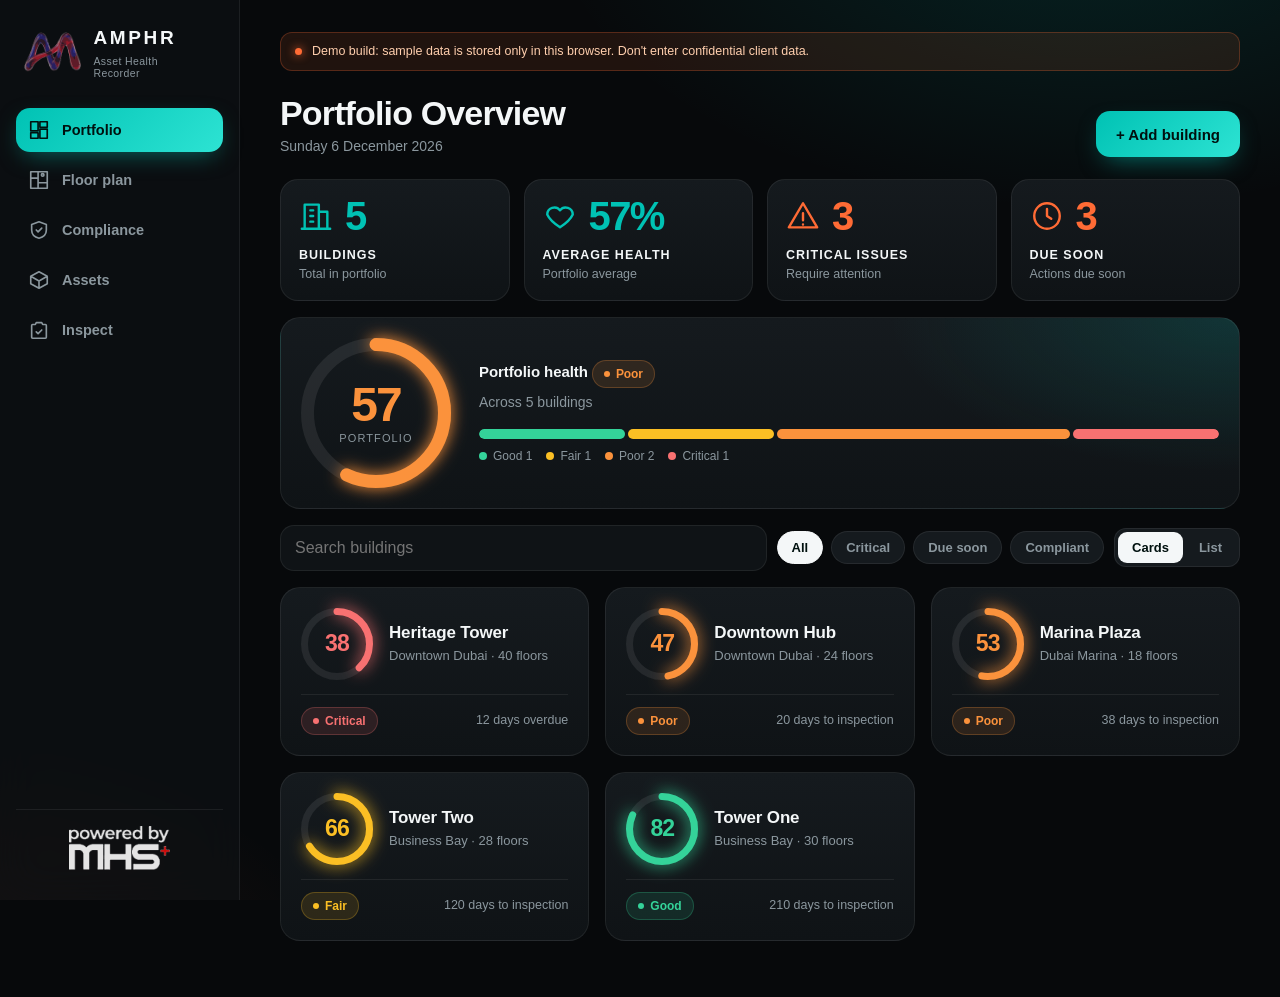
==== commit 72661416: "Add upload inspection (PDF parsing), compliance tracker with audit trail and report, mobile portfoli" ====
--- a/amphr/index.html
+++ b/amphr/index.html
@@ -6,7 +6,7 @@
 <meta name="apple-mobile-web-app-capable" content="yes">
 <meta name="apple-mobile-web-app-status-bar-style" content="black-translucent">
 <title>AMPHR</title>
-<link rel="icon" href="logo.png"><link rel="apple-touch-icon" href="logo.png">
+<link rel="icon" href="logo.png"><link rel="apple-touch-icon" href="icon-192.png"><link rel="manifest" href="manifest.json">
 <style>
 :root{--bg:#07090b;--s1:#0f1316;--s2:#151a1e;--s3:#1c2227;--line:rgba(255,255,255,.07);--tx:#f4f7f8;--mut:#8b979e;--teal:#00c2b4;--teal2:#00a89d;--or:#ff6b35;
 --g:#34d399;--y:#fbbf24;--o:#fb923c;--r:#f87171;--rad:20px;--sb:240px;
@@ -112,6 +112,88 @@
 @media(max-width:980px){.pgrid{grid-template-columns:1fr}}
 @media(max-width:760px){.mtools button{width:38px;height:38px}.mhint{display:none}}
 
+/* v2: kpis, list, compliance, inspect hub */
+.kts{display:grid;grid-template-columns:repeat(4,1fr);gap:14px;margin-bottom:16px}
+.kt{background:linear-gradient(180deg,var(--s2),var(--s1));border:1px solid var(--line);border-radius:18px;padding:16px 18px}
+.kh{display:flex;align-items:center;gap:12px}.kh svg{width:34px;height:34px;stroke:currentColor;fill:none;stroke-width:1.7;stroke-linecap:round;stroke-linejoin:round;flex:none}
+.kh b{font-size:40px;letter-spacing:-.04em;line-height:1;font-variant-numeric:tabular-nums}
+.kl{margin-top:10px;font-size:12.5px;font-weight:700;letter-spacing:.08em;text-transform:uppercase}.ks{font-size:12.5px;color:var(--mut)}
+.seg{display:inline-flex;background:var(--s2);border:1px solid var(--line);border-radius:12px;padding:3px;gap:2px}
+.seg button{border:0;background:none;color:var(--mut);padding:8px 14px;border-radius:9px;font-family:inherit;font-weight:600;font-size:13px;cursor:pointer}.seg button.on{background:var(--tx);color:#00110f}
+.seg.big{margin-bottom:18px;max-width:100%;overflow-x:auto}.seg.big button{padding:10px 18px;font-size:14px;white-space:nowrap}
+.lh,.lr{display:grid;grid-template-columns:1fr 70px 112px;gap:12px;align-items:center;padding:12px 6px}
+.lh{color:var(--mut);font-size:11.5px;letter-spacing:.08em;text-transform:uppercase;border-bottom:1px solid var(--line)}
+.lr{border-bottom:1px solid var(--line);cursor:pointer}.lr:last-child{border:0}.lr:hover{background:rgba(255,255,255,.03)}
+.hs{font-weight:750;font-size:18px;font-variant-numeric:tabular-nums}
+.stp{display:inline-block;text-align:center;padding:7px 10px;border-radius:8px;font-weight:700;font-size:12px;letter-spacing:.06em;color:#0b0f10}
+.bG{background:var(--g)}.bY{background:var(--y)}.bO{background:var(--o)}.bR{background:var(--r)}
+.btn[disabled]{opacity:.4;cursor:not-allowed}
+.cgrid{display:grid;grid-template-columns:1.7fr 1fr;gap:16px;align-items:start}
+.up{text-transform:uppercase;letter-spacing:.08em;font-size:13px;color:var(--mut)}
+.ch,.cr{display:grid;grid-template-columns:140px 1fr 110px;gap:14px;align-items:center}
+.ch{color:var(--mut);font-size:11.5px;letter-spacing:.08em;text-transform:uppercase;padding:6px 8px 12px}
+.ch .lg{display:flex;gap:12px;font-size:11px;margin-top:4px}.ch .lg s{text-decoration:none;font-weight:700}
+.ch .al{text-align:center}.ch .al small{letter-spacing:.2em;font-size:10.5px}
+.cr{padding:16px 8px;border-radius:14px;cursor:pointer;border-bottom:1px solid var(--line)}.cr.on{background:rgba(0,194,180,.08)}.cr:hover{background:rgba(255,255,255,.03)}
+.cr>b{font-size:15px}
+.trk{position:relative;padding:6px 0}.bars{display:flex;height:10px;border-radius:6px;overflow:hidden}.bars i{display:block}
+.trk u{position:absolute;top:0;width:3px;height:22px;margin-left:-1.5px;background:#fff;border-radius:2px;box-shadow:0 0 8px rgba(255,255,255,.6);text-decoration:none}
+.trk u.od{background:var(--r);animation:pulse2 1.4s infinite}@keyframes pulse2{50%{opacity:.35}}
+.tc small{display:block;color:var(--mut);font-size:12px;margin-top:6px}
+.dots{display:flex;gap:18px;justify-content:center}.dot{display:block;width:14px;height:14px;border-radius:50%}
+.wide{width:100%;margin-top:16px}
+.ah,.ar{display:grid;grid-template-columns:1fr auto;gap:10px;padding:11px 4px}.ah{color:var(--mut);font-size:11.5px;letter-spacing:.08em;text-transform:uppercase}
+.ar{border-top:1px solid var(--line);font-size:13.5px}.ar small{display:block;color:var(--mut);font-size:12px}.at{color:var(--mut);text-align:right;font-size:12.5px;font-variant-numeric:tabular-nums}
+.ugrid{display:grid;grid-template-columns:minmax(260px,420px) 1fr;gap:16px;align-items:start}
+.drop{border:2px dashed rgba(255,255,255,.18);border-radius:20px;padding:44px 20px;text-align:center;cursor:pointer;background:rgba(255,255,255,.02);transition:.2s;display:flex;flex-direction:column;align-items:center;gap:6px;outline:0}
+.drop:hover,.drop.hv,.drop:focus-visible{border-color:var(--teal);background:rgba(0,194,180,.06)}.drop b{margin-top:10px;word-break:break-word}.drop span{color:var(--mut)}
+.pdfic{width:76px;height:76px;stroke:var(--teal);fill:none;stroke-width:2.2;stroke-linejoin:round}
+.pr{display:grid;grid-template-columns:130px 1fr;gap:12px;align-items:center;padding:10px 0;border-top:1px solid var(--line)}.pr label{margin:0}
+.iss{display:grid;grid-template-columns:1fr 140px 34px;gap:10px;align-items:center;padding:8px 0;border-top:1px solid var(--line)}
+.sevsel{font-weight:700;color:#fff;border:0}.sevsel.s-critical{background-color:#b91c1c}.sevsel.s-high{background-color:#ea580c}.sevsel.s-medium{background-color:#ca8a04}.sevsel.s-low{background-color:#15803d}
+.xb{width:34px;height:34px;border-radius:10px;border:1px solid var(--line);background:var(--s3);color:var(--mut);cursor:pointer;font-size:18px;font-family:inherit}
+.warn{background:rgba(251,191,36,.1);border:1px solid rgba(251,191,36,.3);color:#fde68a;border-radius:12px;padding:10px 14px;font-size:13px;margin-bottom:12px}
+.steps{display:grid;grid-template-columns:repeat(3,1fr);gap:10px;margin-bottom:16px;max-width:780px}
+.stepb{background:var(--s2);border:1px solid var(--line);border-radius:16px;padding:14px;text-align:center;cursor:pointer;color:var(--tx);font-family:inherit}
+.stepb b{display:block;font-size:26px;color:var(--teal);letter-spacing:-.02em}.stepb span{font-weight:650;font-size:13.5px}.stepb.on{border-color:var(--teal);box-shadow:0 0 0 3px rgba(0,194,180,.12)}
+.phone{max-width:480px;background:#0c1013;border:1px solid var(--line);border-radius:28px;padding:18px}
+.ph-h{display:flex;align-items:center;justify-content:space-between;margin-bottom:14px;gap:10px}.ph-h b{font-size:16px}
+.ckc{background:var(--s1);border-radius:16px;padding:14px 16px;margin-bottom:12px}
+.ckt{display:flex;justify-content:space-between;align-items:center;color:var(--teal);font-weight:700;font-size:13px;letter-spacing:.06em;text-transform:uppercase;margin-bottom:8px}
+.ckt i{font-style:normal;background:rgba(0,194,180,.2);padding:2px 9px;border-radius:7px;font-size:12px}
+.cki{display:flex;align-items:center;gap:12px;padding:7px 0}.cki input{display:none}
+.cki .bx{width:22px;height:22px;border-radius:6px;border:2px solid #52606a;flex:none;display:grid;place-items:center}
+.cki input:checked+.bx{background:var(--teal);border-color:var(--teal)}.cki input:checked+.bx:after{content:"";width:6px;height:11px;border:solid #00110f;border-width:0 2.5px 2.5px 0;transform:rotate(45deg) translate(-1px,-1px)}
+.cki .t{flex:1}
+.cam{width:38px;height:38px;border-radius:10px;border:1px solid var(--line);background:var(--s3);color:var(--teal);cursor:pointer;position:relative;display:grid;place-items:center;flex:none}
+.cam svg{width:19px;height:19px;stroke:currentColor;fill:none;stroke-width:1.8;stroke-linecap:round;stroke-linejoin:round}
+.cam em{position:absolute;top:-6px;right:-6px;background:var(--or);color:#2a0d00;border-radius:99px;font-size:11px;font-style:normal;font-weight:800;min-width:18px;height:18px;display:grid;place-items:center;padding:0 4px}
+.photo{position:relative;aspect-ratio:4/3;border-radius:16px;overflow:hidden;background:#161c20;display:grid;place-items:center;cursor:crosshair;touch-action:manipulation}
+.photo img{width:100%;height:100%;object-fit:cover;display:block}.photo .ph{color:var(--mut);text-align:center}
+.pt{position:absolute;width:28px;height:28px;margin:-3px 0 0 -3px;color:var(--teal);filter:drop-shadow(0 0 4px #000)}
+.tag{position:absolute;background:var(--teal);color:#00110f;font-weight:700;padding:6px 12px;border-radius:8px;font-size:14px;transform:translate(22px,26px);white-space:nowrap}
+.sevc{display:grid;grid-template-columns:repeat(4,1fr);gap:8px}
+.sevc button{border:2px solid transparent;border-radius:10px;padding:10px 0;font-family:inherit;font-weight:700;font-size:13px;color:#fff;cursor:pointer;opacity:.5}.sevc button.on{opacity:1;border-color:#fff}
+.sevc .s-critical{background:#b91c1c}.sevc .s-high{background:#ea580c}.sevc .s-medium{background:#ca8a04}.sevc .s-low{background:#15803d}
+.sumv{font-weight:700;font-size:16px}
+.cf{display:flex;gap:12px;align-items:flex-start;margin:14px 0;font-size:14px;text-transform:none;letter-spacing:0;color:var(--tx);cursor:pointer}
+.cf input{width:20px;height:20px;padding:0;margin:2px 0 0;-webkit-appearance:checkbox;appearance:auto;accent-color:var(--teal);flex:none}
+.offl{display:flex;gap:12px;align-items:center;background:var(--s1);border-radius:14px;padding:14px;margin-top:14px;font-size:14px}
+.offl svg{width:30px;height:30px;stroke:var(--teal);fill:none;stroke-width:1.7;flex:none}.offl small{display:block;color:var(--mut);font-size:12px}
+.ob{display:inline-block;width:9px;height:9px;border-radius:50%;margin-right:6px}
+#toast{position:fixed;left:50%;bottom:28px;transform:translate(-50%,40px);opacity:0;pointer-events:none;z-index:50;transition:.3s;width:min(92vw,420px)}
+#toast.on{opacity:1;transform:translate(-50%,0);pointer-events:auto}
+.tk{display:flex;align-items:center;gap:14px;background:#12181c;border:1px solid rgba(0,194,180,.35);border-radius:18px;padding:16px 18px;box-shadow:0 24px 60px -10px #000}
+.tk svg{width:40px;height:40px;stroke:var(--teal);fill:none;stroke-width:1.8;flex:none}.tk>div{flex:1}
+.tk b{display:block;font-size:30px;color:var(--teal);letter-spacing:-.03em;line-height:1.1}.tk button{background:none;border:0;color:var(--mut);font-size:22px;cursor:pointer;align-self:flex-start}
+@media(max-width:1100px){.cgrid,.ugrid{grid-template-columns:1fr}}
+@media(max-width:760px){
+ .kts{grid-template-columns:repeat(2,1fr);gap:10px}.kt{padding:14px}.kh b{font-size:32px}.kh svg{width:28px;height:28px}
+ .ch{display:none}.cr{grid-template-columns:1fr auto;gap:8px}.tc{grid-column:1/-1;order:3}
+ #toast{bottom:calc(var(--sab) + 96px)}.phone{padding:14px;border-radius:24px;max-width:none}
+ .steps{gap:6px}.stepb{padding:10px 4px}.stepb b{font-size:20px}.stepb span{font-size:11.5px}
+ .pr{grid-template-columns:1fr;gap:6px}.iss{grid-template-columns:1fr 112px 34px}.seg.big button{padding:9px 12px;font-size:13px}
+}
 /* tabbar (phone) */
 .tabbar{display:none}
 /* iPad: icon rail */
@@ -149,43 +231,47 @@
 </div>
 <nav class="tabbar" id="tabbar"></nav>
 <script>
-const KEY='amphr_mvp_v1',DAY=864e5;
+const KEY='amphr_mvp_v2',DAY=864e5;
 const today=()=>new Date(new Date().toDateString()).getTime();
 const iso=t=>new Date(t).toISOString().slice(0,10);
 const esc=s=>String(s??'').replace(/[&<>"]/g,c=>({'&':'&amp;','<':'&lt;','>':'&gt;','"':'&quot;'}[c]));
-function seed(){const t=today(),d=n=>iso(t+n*DAY);return{
+function seed(){const t=today(),d=n=>iso(t+n*DAY),at=(n,h,m)=>t+n*DAY+(h*60+m)*6e4;return{
 buildings:[
-{id:1,name:'Marina Heights Tower',area:'Dubai Marina',floors:42,year:2012,compliance:'compliant',lastInsp:d(-60),dueDate:d(300),issues:{critical:0,high:1,safety:0}},
-{id:2,name:'Deira Plaza',area:'Deira',floors:18,year:1998,compliance:'due',lastInsp:d(-210),dueDate:d(45),issues:{critical:1,high:2,safety:1}},
-{id:3,name:'Business Bay Offices',area:'Business Bay',floors:30,year:2016,compliance:'compliant',lastInsp:d(-20),dueDate:d(150),issues:{critical:0,high:0,safety:0}},
-{id:4,name:'Jumeirah Court',area:'Jumeirah',floors:12,year:2005,compliance:'non',lastInsp:d(-400),dueDate:d(-15),issues:{critical:2,high:3,safety:2}},
-{id:5,name:'Al Barsha Residences',area:'Al Barsha',floors:9,year:2009,compliance:'due',lastInsp:d(-120),dueDate:d(110),issues:{critical:0,high:2,safety:1}}],
+{id:1,name:'Heritage Tower',area:'Downtown Dubai',floors:40,year:1998,compliance:'non',lastInsp:d(-300),dueDate:d(-12),issues:{critical:3,high:2,safety:2}},
+{id:2,name:'Downtown Hub',area:'Downtown Dubai',floors:24,year:2004,compliance:'non',lastInsp:d(-330),dueDate:d(20),issues:{critical:2,high:1,safety:2}},
+{id:3,name:'Marina Plaza',area:'Dubai Marina',floors:18,year:2008,compliance:'non',lastInsp:d(-280),dueDate:d(38),issues:{critical:1,high:2,safety:1}},
+{id:4,name:'Tower One',area:'Business Bay',floors:30,year:2016,compliance:'compliant',lastInsp:d(-250),dueDate:d(210),issues:{critical:0,high:4,safety:1}},
+{id:5,name:'Tower Two',area:'Business Bay',floors:28,year:2017,compliance:'due',lastInsp:d(-120),dueDate:d(120),issues:{critical:1,high:3,safety:1}}],
 assets:[
-{id:1,b:1,name:'Passenger Lift A',type:'Lift',status:'Good'},{id:2,b:2,name:'Chiller 1',type:'HVAC',status:'Poor'},
-{id:3,b:2,name:'Fire Pump',type:'Fire safety',status:'Fair'},{id:4,b:4,name:'Roof Waterproofing',type:'Structure',status:'Critical'},
-{id:5,b:3,name:'Generator G1',type:'Electrical',status:'Good'}],
+{id:1,b:4,name:'Passenger Lift A',type:'Lift',status:'Good'},{id:2,b:2,name:'Chiller 1',type:'HVAC',status:'Poor'},
+{id:3,b:2,name:'Fire Pump',type:'Fire safety',status:'Fair'},{id:4,b:1,name:'Roof Waterproofing',type:'Structure',status:'Critical'},
+{id:5,b:5,name:'Generator G1',type:'Electrical',status:'Good'},{id:6,b:1,name:'Column C4',type:'Structure',status:'Critical'}],
 inspections:[
-{id:1,b:2,date:d(-210),by:'Demo Inspector',notes:'Spalling on level 3 slab; fire pump pressure low.'},
-{id:2,b:4,date:d(-400),by:'Demo Inspector',notes:'Roof membrane failure, water ingress.'}],
+{id:1,b:1,date:d(-300),by:'Ahmed Hassan',notes:'Structural inspection. Concrete spalling on Column C4; rebar corrosion at Level 12.'},
+{id:2,b:2,date:d(-330),by:'Demo Inspector',notes:'Fire pump pressure low; membrane failure at roof slab.'}],
 defects:[
-{id:241,b:2,level:3,zone:'A',type:'Cracking \u2013 Slab',sev:'high',status:'Open',det:d(-6),x:430,y:200,health:46},
-{id:242,b:2,level:3,zone:'C',type:'Paint peeling \u2013 Wall',sev:'low',status:'Open',det:d(-12),x:800,y:190,health:88},
-{id:243,b:2,level:3,zone:'B',type:'Water ingress \u2013 Ceiling',sev:'medium',status:'In progress',det:d(-4),x:600,y:330,health:66},
-{id:244,b:2,level:3,zone:'A',type:'Hairline crack \u2013 Wall',sev:'low',status:'Open',det:d(-20),x:230,y:350,health:90},
-{id:245,b:2,level:3,zone:'C',type:'Efflorescence \u2013 Wall',sev:'medium',status:'Open',det:d(-2),x:810,y:470,health:64},
-{id:246,b:2,level:3,zone:'A',type:'Joint sealant failure',sev:'low',status:'Resolved',det:d(-30),x:210,y:560,health:86},
-{id:247,b:2,level:3,zone:'C',type:'Corroded rebar \u2013 Beam',sev:'high',status:'Open',det:d(-1),x:690,y:590,health:44},
-{id:248,b:2,level:3,zone:'B',type:'Spalling \u2013 Column',sev:'critical',status:'Open',det:d(0),x:520,y:470,health:28},
-{id:249,b:4,level:2,zone:'B',type:'Membrane failure \u2013 Roof slab',sev:'critical',status:'Open',det:d(-15),x:470,y:250,health:24},
-{id:250,b:4,level:2,zone:'C',type:'Spalling \u2013 Column',sev:'critical',status:'Open',det:d(-9),x:780,y:520,health:30},
-{id:251,b:4,level:2,zone:'A',type:'Cracking \u2013 Beam',sev:'high',status:'In progress',det:d(-5),x:240,y:330,health:48},
-{id:252,b:5,level:4,zone:'B',type:'Water ingress \u2013 Wall',sev:'medium',status:'Open',det:d(-8),x:560,y:560,health:62},
-{id:253,b:5,level:4,zone:'C',type:'Cracking \u2013 Slab',sev:'high',status:'Open',det:d(-3),x:780,y:220,health:50},
-{id:254,b:1,level:12,zone:'A',type:'Sealant failure \u2013 Facade',sev:'high',status:'In progress',det:d(-7),x:300,y:210,health:52}],
+{id:241,b:1,level:3,zone:'A',type:'Cracking \u2013 Slab',sev:'high',status:'Open',det:d(-6),x:430,y:200,health:46},
+{id:242,b:1,level:3,zone:'C',type:'Paint peeling \u2013 Wall',sev:'low',status:'Open',det:d(-12),x:800,y:190,health:88},
+{id:243,b:1,level:3,zone:'B',type:'Water ingress \u2013 Ceiling',sev:'medium',status:'In progress',det:d(-4),x:600,y:330,health:66},
+{id:244,b:1,level:3,zone:'A',type:'Hairline crack \u2013 Wall',sev:'low',status:'Open',det:d(-20),x:230,y:350,health:90},
+{id:245,b:1,level:3,zone:'C',type:'Efflorescence \u2013 Wall',sev:'medium',status:'Open',det:d(-2),x:810,y:470,health:64},
+{id:246,b:1,level:3,zone:'A',type:'Joint sealant failure',sev:'low',status:'Resolved',det:d(-30),x:210,y:560,health:86},
+{id:247,b:1,level:3,zone:'C',type:'Corroded rebar \u2013 Beam',sev:'high',status:'Open',det:d(-1),x:690,y:590,health:44},
+{id:248,b:1,level:3,zone:'B',type:'Spalling \u2013 Column',sev:'critical',status:'Open',det:d(0),x:520,y:470,health:28},
+{id:249,b:2,level:2,zone:'B',type:'Membrane failure \u2013 Roof slab',sev:'critical',status:'Open',det:d(-15),x:470,y:250,health:24},
+{id:250,b:2,level:2,zone:'C',type:'Spalling \u2013 Column',sev:'critical',status:'Open',det:d(-9),x:780,y:520,health:30},
+{id:251,b:2,level:2,zone:'A',type:'Cracking \u2013 Beam',sev:'high',status:'In progress',det:d(-5),x:240,y:330,health:48},
+{id:252,b:3,level:4,zone:'B',type:'Water ingress \u2013 Wall',sev:'medium',status:'Open',det:d(-8),x:560,y:560,health:62},
+{id:253,b:3,level:4,zone:'C',type:'Cracking \u2013 Slab',sev:'high',status:'Open',det:d(-3),x:780,y:220,health:50},
+{id:254,b:4,level:12,zone:'A',type:'Sealant failure \u2013 Facade',sev:'high',status:'In progress',det:d(-7),x:300,y:210,health:52}],
+audit:[
+{t:at(0,9,42),a:'Deadline updated',b:2},{t:at(0,9,15),a:'Alert threshold set',b:3},{t:at(0,8,51),a:'Document uploaded',b:1},{t:at(-1,17,3),a:'Status changed',b:2},
+{t:at(-1,12,28),a:'Reminder sent',b:1},{t:at(-1,9,41),a:'Deadline updated',b:5},{t:at(-1,8,12),a:'Document uploaded',b:4},{t:at(-2,16,33),a:'Status changed',b:3}],
 did:255,
 nid:10}}
 let S;try{S=JSON.parse(localStorage.getItem(KEY))||seed()}catch(e){S=seed()}
 if(!S.defects){const z=seed();S.defects=z.defects;S.did=z.did}
+if(!S.audit)S.audit=[];
 const save=()=>{try{localStorage.setItem(KEY,JSON.stringify(S))}catch(e){}};
 // Health score v1 (per MVP spec)
 function health(b){
@@ -215,32 +301,41 @@
  add:'<circle cx="12" cy="12" r="9"/><path d="M12 8v8M8 12h8"/>',
  plan:'<path d="M3 3h18v18H3zM3 10h8M11 3v18M11 15h10"/><circle cx="16" cy="6.5" r="1.4"/>'};
 const tabs=[['dash','Portfolio'],['plan','Floor plan'],['comp','Compliance'],['assets','Assets'],['insp','Inspect']];
-let tab='dash',sel=null,flt=-1,q='';
+let tab='dash',sel=null,flt='all',q='';
 function nav(){
  document.getElementById('nav').innerHTML=tabs.map(([k,l])=>`<button class="nv ${tab===k||(tab==='detail'&&k==='dash')?'on':''}" onclick="go('${k}')" aria-label="${l}"><svg viewBox="0 0 24 24">${IC[k]}</svg><span>${l}</span></button>`).join('');
  document.getElementById('tabbar').innerHTML=tabs.map(([k,l])=>`<button class="tb ${tab===k||(tab==='detail'&&k==='dash')?'on':''}" onclick="go('${k}')"><svg viewBox="0 0 24 24">${IC[k]}</svg>${l}</button>`).join('')}
 function go(k,id){tab=k;sel=id??null;render()}
 function render(){nav();document.getElementById('v').innerHTML=({dash,comp,assets,insp,add,detail,plan:planPage})[tab]();if(tab==='plan')planDraw();window.scrollTo(0,0)}
 const head=(t,s,r='')=>`<div class="top"><div><h1>${t}</h1><div class="sub">${s}</div></div>${r}</div>`;
+const IC2={bld:'<path d="M4 21V4h10v17M14 9h6v12M8 8h2M8 12h2M8 16h2M2 21h20"/>',heart:'<path d="M12 20s-7-4.5-9-9a5 5 0 0 1 9-3 5 5 0 0 1 9 3c-2 4.5-9 9-9 9z"/>',warn:'<path d="M12 3 2 20h20zM12 10v5M12 18v.01"/>',clock:'<circle cx="12" cy="12" r="9"/><path d="M12 7v5l3 2"/>'};
+const FL=[['all','All'],['critical','Critical'],['due','Due soon'],['compliant','Compliant']];
+const fpred=(k,b,h)=>k==='all'||(k==='critical'&&h.score<40)||(k==='due'&&dleft(b)<=90)||(k==='compliant'&&b.compliance==='compliant');
+const stp=s=>`<span class="stp b${BANDS[bi(s)][1]}">${BANDS[bi(s)][0].toUpperCase()}</span>`;
+const kpi=(ic,n,l,s,c)=>`<div class="kt"><div class="kh" style="color:${c}"><svg viewBox="0 0 24 24">${IC2[ic]}</svg><b>${n}</b></div><div class="kl">${l}</div><div class="ks">${s}</div></div>`;
+let vm=innerWidth<=760?'list':'cards';
+const soft=()=>{const y=scrollY;render();scrollTo(0,y)};
+function plist(){
+ const all=S.buildings.map(b=>({b,h:health(b)})).filter(x=>fpred(flt,x.b,x.h)&&x.b.name.toLowerCase().includes(q.toLowerCase())).sort((a,c)=>a.h.score-c.h.score);
+ if(vm==='list')return `<div class="card"><div class="lh"><span>Building</span><span>Health</span><span>Status</span></div>${all.map(({b,h})=>`<div class="lr" onclick="go('detail',${b.id})"><b>${esc(b.name)}</b><span class="hs" style="color:${col(h.score)}">${h.score}%</span>${stp(h.score)}</div>`).join('')||'<div class="empty">No buildings match.</div>'}</div>`;
+ return `<div class="grid g3">${cards(all)}</div>`}
 function dash(){
  const all=S.buildings.map(b=>({b,h:health(b)}));
  const avg=all.length?Math.round(all.reduce((a,x)=>a+x.h.score,0)/all.length):0;
  const cnt=[0,0,0,0];all.forEach(x=>cnt[bi(x.h.score)]++);
- const ovd=S.buildings.filter(b=>dleft(b)<0).length,soon=S.buildings.filter(b=>{const n=dleft(b);return n>=0&&n<90}).length;
- const list=all.filter(x=>(flt<0||bi(x.h.score)===flt)&&x.b.name.toLowerCase().includes(q.toLowerCase())).sort((a,c)=>a.h.score-c.h.score);
- return head('Portfolio',new Date().toLocaleDateString('en-GB',{weekday:'long',day:'numeric',month:'long',year:'numeric'}),`<button class="btn pri" onclick="go('add')">+ Add building</button>`)+
- `<div class="card glow hero">${ring(avg,168,14,'Portfolio')}
-  <div><h3 style="margin-bottom:2px">Average health ${pill(avg)}</h3><div class="sub">Across ${all.length} building${all.length==1?'':'s'}</div>
+ const crit=S.defects.filter(d=>d.sev==='critical'&&d.status!=='Resolved').length,soon=S.buildings.filter(b=>dleft(b)<=90).length;
+ return head('Portfolio Overview',new Date().toLocaleDateString('en-GB',{weekday:'long',day:'numeric',month:'long',year:'numeric'}),`<button class="btn pri" onclick="go('add')">+ Add building</button>`)+
+ `<div class="kts">${kpi('bld',all.length,'Buildings','Total in portfolio','var(--teal)')}${kpi('heart',avg+'%','Average health','Portfolio average','var(--teal)')}${kpi('warn',crit,'Critical issues','Require attention','var(--or)')}${kpi('clock',soon,'Due soon','Actions due soon','var(--or)')}</div>
+ <div class="card glow hero">${ring(avg,150,13,'Portfolio')}<div><h3 style="margin-bottom:2px">Portfolio health ${pill(avg)}</h3><div class="sub">Across ${all.length} building${all.length==1?'':'s'}</div>
   <div class="dist">${cnt.map((n,i)=>n?`<i style="flex:${n};background:${BANDS[i][2]}"></i>`:'').join('')}</div>
-  <div class="legend">${BANDS.map((b,i)=>`<span><s style="background:${b[2]}"></s>${b[0]} ${cnt[i]}</span>`).join('')}</div>
-  <div class="kpis" style="margin-top:18px"><div class="kpi"><b>${all.length}</b><span>Buildings</span></div><div class="kpi"><b style="color:var(--r)">${ovd}</b><span>Overdue</span></div><div class="kpi"><b style="color:var(--o)">${soon}</b><span>Due in 90 days</span></div></div></div></div>
-  <div class="tools"><input class="search" placeholder="Search buildings" value="${esc(q)}" oninput="q=this.value;fl()" id="sq">
-  <div class="chips">${[['All',-1],...BANDS.map((b,i)=>[b[0],i])].map(([l,i])=>`<button class="chip ${flt===i?'on':''}" onclick="flt=${i};render()">${l}</button>`).join('')}</div></div>
-  <div class="grid g3" id="bl">${cards(list)}</div>`}
+  <div class="legend">${BANDS.map((b,i)=>`<span><s style="background:${b[2]}"></s>${b[0]} ${cnt[i]}</span>`).join('')}</div></div></div>
+ <div class="tools"><input class="search" placeholder="Search buildings" value="${esc(q)}" oninput="q=this.value;fl()" id="sq">
+  <div class="chips">${FL.map(([k,l])=>`<button class="chip ${flt===k?'on':''}" onclick="flt='${k}';render()">${l}</button>`).join('')}</div>
+  <div class="seg"><button class="${vm==='cards'?'on':''}" onclick="vm='cards';render()">Cards</button><button class="${vm==='list'?'on':''}" onclick="vm='list';render()">List</button></div></div>
+ <div id="bl">${plist()}</div>`}
 function cards(list){return list.map(({b,h})=>`<div class="card bc" onclick="go('detail',${b.id})"><div class="h">${ring(h.score,72,7)}<div><h4>${esc(b.name)}</h4><p>${esc(b.area)} · ${b.floors} floors</p></div></div>
  <div class="meta"><span>${pill(h.score)}</span><span>${dleft(b)<0?Math.abs(dleft(b))+' days overdue':dleft(b)+' days to inspection'}</span></div></div>`).join('')||'<div class="empty card" style="grid-column:1/-1">No buildings match.</div>'}
-function fl(){const all=S.buildings.map(b=>({b,h:health(b)}));
- document.getElementById('bl').innerHTML=cards(all.filter(x=>(flt<0||bi(x.h.score)===flt)&&x.b.name.toLowerCase().includes(q.toLowerCase())).sort((a,c)=>a.h.score-c.h.score))}
+function fl(){document.getElementById('bl').innerHTML=plist()}
 function detail(){
  const b=S.buildings.find(x=>x.id===sel);if(!b)return dash();const h=health(b),n=dleft(b);
  const parts=[['Structural · 40%',h.st],['Compliance · 30%',h.co],['Maintenance · 20%',h.mt],['Safety · 10%',h.sf]];
@@ -253,13 +348,36 @@
  <div class="f3" style="margin-top:14px"><div class="kpi"><b style="color:var(--r)">${b.issues.critical}</b><span>Critical</span></div><div class="kpi"><b style="color:var(--o)">${b.issues.high}</b><span>High</span></div><div class="kpi"><b style="color:var(--y)">${b.issues.safety}</b><span>Safety</span></div></div></div></div>
  <div class="grid g2"><div class="card"><h3>Assets · ${as.length}</h3><div class="list">${as.map(a=>`<div class="li"><div><b>${esc(a.name)}</b><small>${esc(a.type)}</small></div>${sp(a.status)}</div>`).join('')||'<div class="empty">No assets yet.</div>'}</div></div>
  <div class="card"><h3>Inspections · ${ins.length}</h3><div class="list">${ins.map(i=>`<div class="li"><div><b>${i.date}</b><small>${esc(i.by)} — ${esc(i.notes)}</small></div></div>`).join('')||'<div class="empty">None recorded.</div>'}</div></div></div>
- <div class="actions"><button class="btn pri" onclick="go('insp','${b.id}')">Record inspection</button><button class="btn danger" onclick="delB(${b.id})">Delete building</button></div>`}
+ <div class="actions"><button class="btn pri" onclick="it='manual';go('insp','${b.id}')">Record inspection</button><button class="btn danger" onclick="delB(${b.id})">Delete building</button></div>`}
 const sp=s=>{const m={Good:'G',Fair:'Y',Poor:'O',Critical:'R'}[s]||'G';return `<span class="pill p${m}">${esc(s)}</span>`};
+let cSel=null;
+const AL=[[30,'30D','#fbbf24'],[14,'14D','#fb923c'],[1,'1D','#f87171']];
+const dots=n=>AL.map(([t,l,c])=>`<i class="dot" style="background:${n<=t?c:'var(--g)'}" title="${l}: ${n<=t?'alert active':'clear'}"></i>`).join('');
+const track=n=>{const pos=Math.min(100,Math.max(0,(1-n/365)*100));return `<div class="trk"><div class="bars"><i style="flex:50.7;background:#1f9d55"></i><i style="flex:24.6;background:#e0a800"></i><i style="flex:24.7;background:#c0392b"></i></div><u class="${n<0?'od':''}" style="left:${pos}%"></u></div>`};
 function comp(){
- const bs=[...S.buildings].sort((a,c)=>dleft(a)-dleft(c));
- return head('Compliance','Law 3/2026 inspection tracker · green over 180 days, yellow 90–180, red under 90')+
- `<div class="card"><div class="list">${bs.map(b=>{const n=dleft(b);return `<div class="li" style="cursor:pointer" onclick="go('detail',${b.id})"><div><b>${esc(b.name)}</b><small>${CS[b.compliance]} · due ${b.dueDate}${[30,14,1].includes(n)?' · ⚠ alert':''}</small></div><div class="cd ${ucls(n)}"><b>${Math.abs(n)}</b><small>${n<0?'overdue':'days'}</small></div></div>`}).join('')||'<div class="empty">No buildings.</div>'}</div></div>
- <p class="sub" style="margin-top:12px">Alerts at 30, 14 and 1 day are in-app only in this demo.</p>`}
+ const bs=[...S.buildings].sort((a,c)=>dleft(a)-dleft(c)),sb=S.buildings.find(b=>b.id===cSel);
+ return head('Law 3/2026 Compliance Tracker','Deadlines colour-coded by urgency · alerts at 30, 14 and 1 day')+
+ `<div class="cgrid"><div><div class="card"><h3 class="up">Compliance timeline</h3>
+  <div class="ch"><span>Building</span><span>Time to deadline<span class="lg"><s style="color:var(--g)">&gt;180 days</s><s style="color:var(--y)">90–180 days</s><s style="color:var(--r)">&lt;90 days</s></span></span><span class="al">Alerts<br><small>30D 14D 1D</small></span></div>
+  ${bs.map(b=>{const n=dleft(b);return `<div class="cr ${b.id===cSel?'on':''}" onclick="cSel=${b.id};soft()"><b>${esc(b.name)}</b><div class="tc">${track(n)}<small>${n<0?Math.abs(n)+' days overdue':n+' days left'} · ${b.dueDate} · ${CS[b.compliance]}</small></div><div class="dots">${dots(n)}</div></div>`}).join('')||'<div class="empty">No buildings.</div>'}
+  <button class="btn pri wide" onclick="genReport()">Generate DM compliance report</button></div>
+  ${sb?`<div class="card" style="margin-top:16px"><h3>Update ${esc(sb.name)}</h3><form onsubmit="saveDeadline(event)"><div class="f2"><div><label style="margin-top:0">Deadline</label><input type="date" name="due" value="${sb.dueDate}" required></div>
+  <div><label style="margin-top:0">Status</label><select name="co">${Object.entries(CS).map(([k,v])=>`<option value="${k}" ${sb.compliance===k?'selected':''}>${v}</option>`).join('')}</select></div></div>
+  <div class="actions"><button class="btn pri">Save changes</button><button type="button" class="btn" onclick="remind(${sb.id})">Send reminder</button></div></form></div>`:'<p class="sub" style="margin-top:12px">Tap a building to update its deadline or status.</p>'}</div>
+  <div class="card"><h3 class="up">Audit trail</h3><div class="ah"><span>Action</span><span>Time</span></div>${S.audit.slice(0,10).map(a=>`<div class="ar"><span>${esc(a.a)}${a.b?`<small>${esc((S.buildings.find(x=>x.id===a.b)||{}).name||'')}</small>`:''}</span><span class="at">${fmtT(a.t)}</span></div>`).join('')||'<div class="empty">No activity yet.</div>'}</div></div>`}
+function saveDeadline(e){const f=fd(e),b=S.buildings.find(x=>x.id===cSel);if(!b)return;
+ if(f.due!==b.dueDate){b.dueDate=f.due;audit('Deadline updated',b.id)}
+ if(f.co!==b.compliance){b.compliance=f.co;audit('Status changed',b.id)}
+ save();toast('Saved',null);soft()}
+function remind(id){audit('Reminder sent',id);toast('Reminder logged (demo: no message is sent)',null);soft()}
+function genReport(){
+ const rows=[...S.buildings].sort((a,c)=>dleft(a)-dleft(c)).map(b=>{const h=health(b),n=dleft(b),cr=S.defects.filter(d=>d.b===b.id&&d.sev==='critical'&&d.status!=='Resolved').length;
+  return `<tr><td>${esc(b.name)}<br><small>${esc(b.area)}</small></td><td>${h.score}% ${BANDS[bi(h.score)][0]}</td><td>${CS[b.compliance]}</td><td>${b.lastInsp}</td><td>${b.dueDate}</td><td>${n<0?Math.abs(n)+' overdue':n}</td><td>${cr}</td></tr>`}).join('');
+ const au=S.audit.slice(0,12).map(a=>`<tr><td>${esc(a.a)}</td><td>${esc((S.buildings.find(x=>x.id===a.b)||{}).name||'')}</td><td>${fmtT(a.t)}</td></tr>`).join('');
+ const html=`<!doctype html><meta charset="utf-8"><title>Law 3/2026 Compliance Report</title><style>body{font:14px/1.5 system-ui,sans-serif;margin:40px;color:#111}h1{margin:0 0 4px}table{width:100%;border-collapse:collapse;margin:14px 0 26px}th,td{border:1px solid #ccc;padding:8px;text-align:left}th{background:#eef4f4}small{color:#666}.note{color:#8a5200;border:1px solid #f0c27b;background:#fff6e5;padding:10px;border-radius:6px}@media print{.np{display:none}}</style><h1>Law 3/2026 Compliance Report</h1><p>Prepared for Dubai Municipality · Generated ${new Date().toLocaleString('en-GB')} · AMPHR</p><p class="note">Demo output generated from sample data held in this browser. It is not an official Dubai Municipality submission.</p><h2>Buildings</h2><table><tr><th>Building</th><th>Health</th><th>Compliance</th><th>Last inspection</th><th>Deadline</th><th>Days</th><th>Open critical defects</th></tr>${rows}</table><h2>Audit trail</h2><table><tr><th>Action</th><th>Building</th><th>Time</th></tr>${au}</table><button class="np" onclick="print()">Print / Save as PDF</button>`;
+ const url=URL.createObjectURL(new Blob([html],{type:'text/html'}));audit('Report generated');
+ const w=window.open(url,'_blank');if(!w){const l=document.createElement('a');l.href=url;l.download='Compliance_Report_'+iso(today())+'.html';l.click()}
+ toast('DM compliance report generated',null);soft()}
 function assets(){
  return head('Assets',`${S.assets.length} registered`,`<div class="actions" style="margin:0"><button class="btn pri" onclick="exp()">Export CSV</button><label class="btn" style="margin:0;text-transform:none;letter-spacing:0;font-size:15px;color:var(--tx)">Import CSV<input type="file" accept=".csv" style="display:none" onchange="imp(this.files[0])"></label></div>`)+
  `<div class="grid g2"><div class="card"><div class="list">${S.assets.map(a=>`<div class="li"><div><b>${esc(a.name)}</b><small>${esc((S.buildings.find(b=>b.id===a.b)||{}).name||'#'+a.b)} · ${esc(a.type)}</small></div>${sp(a.status)}</div>`).join('')||'<div class="empty">No assets.</div>'}</div>
@@ -267,8 +385,8 @@
  <div class="card"><h3>Add asset</h3><form onsubmit="addA(event)"><label style="margin-top:0">Building</label><select name="b">${S.buildings.map(b=>`<option value="${b.id}">${esc(b.name)}</option>`).join('')}</select>
  <label>Name</label><input name="name" required><div class="f2"><div><label>Type</label><input name="type" required></div><div><label>Status</label><select name="status"><option>Good</option><option>Fair</option><option>Poor</option><option>Critical</option></select></div></div>
  <div class="actions"><button class="btn pri">Add asset</button></div></form></div></div>`}
-function insp(){
- return head('Inspect','Record a manual inspection · updates the building health score')+
+function man(){
+ return ''+
  `<div class="grid g2"><div class="card"><form onsubmit="addI(event)">
  <label style="margin-top:0">Building</label><select name="b">${S.buildings.map(b=>`<option value="${b.id}" ${String(b.id)===String(sel)?'selected':''}>${esc(b.name)}</option>`).join('')}</select>
  <div class="f2"><div><label>Inspector</label><input name="by" required></div><div><label>Date</label><input type="date" name="date" value="${iso(today())}" required></div></div>
@@ -290,7 +408,7 @@
 function delB(id){if(!confirm('Delete this building and its records?'))return;S.buildings=S.buildings.filter(b=>b.id!==id);S.assets=S.assets.filter(a=>a.b!==id);S.inspections=S.inspections.filter(i=>i.b!==id);save();go('dash')}
 function addI(e){const f=fd(e),b=S.buildings.find(x=>x.id===+f.b);if(!b)return;
  S.inspections.push({id:S.nid++,b:b.id,date:f.date,by:f.by,notes:f.notes});
- b.lastInsp=f.date;b.dueDate=f.due;b.compliance=f.compliance;b.issues={critical:+f.critical,high:+f.high,safety:+f.safety};save();go('detail',b.id)}
+ b.lastInsp=f.date;b.dueDate=f.due;b.compliance=f.compliance;b.issues={critical:+f.critical,high:+f.high,safety:+f.safety};audit('Document uploaded',b.id);save();go('detail',b.id)}
 function addA(e){const f=fd(e);S.assets.push({id:S.nid++,b:+f.b,name:f.name,type:f.type,status:f.status});save();render()}
 function exp(){const q=v=>'"'+String(v).replace(/"/g,'""')+'"';
  const csv='building_id,name,type,status\n'+S.assets.map(a=>[a.b,q(a.name),q(a.type),a.status].join(',')).join('\n');
@@ -390,5 +508,145 @@
  selD=S.defects[S.defects.length-1].id;draft=null;save();planDraw()}
 function setStatus(id,v){const d=S.defects.find(x=>x.id===id);if(d){d.status=v;save();planDraw()}}
 function delD(id){if(!confirm('Delete this defect?'))return;S.defects=S.defects.filter(d=>d.id!==id);selD=null;save();planDraw()}
+// ---- audit, toast, inspections
+const fmtT=ms=>{const d=new Date(ms),n=Math.round((today()-new Date(d.toDateString()).getTime())/DAY);return(n<=0?'Today':n===1?'Yesterday':n+' days ago')+', '+d.toTimeString().slice(0,5)};
+function audit(a,b){S.audit.unshift({t:Date.now(),a,b});S.audit=S.audit.slice(0,60);save()}
+let toastT;
+function toast(msg,big,ok=true){let el=document.getElementById('toast');if(!el){el=document.createElement('div');el.id='toast';el.setAttribute('role','status');document.body.appendChild(el)}
+ el.innerHTML=`<div class="tk">${ok?'<svg viewBox="0 0 24 24"><circle cx="12" cy="12" r="10"/><path d="m8 12 3 3 5-6"/></svg>':''}<div><div>${msg}</div>${big?`<b>${big}</b>`:''}</div><button aria-label="Close" onclick="document.getElementById('toast').classList.remove('on')">×</button></div>`;
+ el.classList.add('on');clearTimeout(toastT);toastT=setTimeout(()=>el.classList.remove('on'),6000)}
+function applyInspection(b,o){const before=health(b).score,oldCo=b.compliance;
+ S.inspections.push({id:S.nid++,b:b.id,date:o.date,by:o.by,notes:o.notes});
+ b.lastInsp=o.date;b.dueDate=o.due;b.issues={critical:o.crit,high:o.high,safety:o.safety===undefined?b.issues.safety:o.safety};
+ if(o.crit===0)b.compliance='compliant';
+ audit('Document uploaded',b.id);if(oldCo!==b.compliance)audit('Status changed',b.id);
+ save();return [before,health(b).score]}
+let it='upload';
+function insp(){
+ return head('Inspect','PDFs in. Insights out.')+`<div class="seg big">${[['upload','Upload PDF'],['check','Field checklist'],['manual','Manual entry']].map(([k,l])=>`<button class="${it===k?'on':''}" onclick="it='${k}';render()">${l}</button>`).join('')}</div>`+({upload:upl,check:chk,manual:man})[it]()}
+// ---- upload inspection (PDF)
+let up=null,upBusy=false;
+const blankUp=n=>({name:n||'',date:iso(today()),by:'',title:'',issues:[],b:(S.buildings[0]||{}).id,due:iso(today()+365*DAY),warn:''});
+const sevOpts=v=>['critical','high','medium','low'].map(s=>`<option value="${s}" ${v===s?'selected':''}>${s[0].toUpperCase()+s.slice(1)}</option>`).join('');
+function upl(){const u=up;
+ return `<div class="ugrid"><div>
+  <div class="drop" tabindex="0" role="button" aria-label="Upload inspection PDF" ondragover="event.preventDefault();this.classList.add('hv')" ondragleave="this.classList.remove('hv')" ondrop="event.preventDefault();readPdf(event.dataTransfer.files[0])" onclick="document.getElementById('pdfin').click()" onkeydown="if(event.key==='Enter')document.getElementById('pdfin').click()">
+   <svg class="pdfic" viewBox="0 0 64 64"><path d="M16 6h22l14 14v38H16z"/><path d="M38 6v14h14"/><text x="21" y="46" font-size="14" font-weight="700" stroke="none" style="fill:var(--teal)">PDF</text></svg>
+   <b>${upBusy?'Reading PDF…':u?esc(u.name):'Drag and drop PDF here'}</b><span>${u?'Drop another file to replace it':'or click to browse'}</span>
+   <input id="pdfin" type="file" accept="application/pdf" hidden onchange="readPdf(this.files[0])" onclick="event.stopPropagation()"></div>
+  <button class="btn wide" onclick="sampleReport()">Use sample report</button>
+  <p class="sub" style="margin-top:12px">The PDF is read in your browser. Nothing is uploaded to a server.</p></div>
+  <div><div class="card"><h3>Parsed Information</h3>${u?`${u.warn?`<div class="warn">${esc(u.warn)}</div>`:''}
+   <div class="pr"><label>Inspection Date</label><input type="date" value="${u.date}" onchange="up.date=this.value"></div>
+   <div class="pr"><label>Inspector Name</label><input value="${esc(u.by)}" oninput="up.by=this.value" placeholder="Inspector name"></div>
+   <div class="pr"><label>Report Title</label><input value="${esc(u.title)}" oninput="up.title=this.value"></div>
+   <div class="pr"><label>Building</label><select onchange="up.b=+this.value">${S.buildings.map(b=>`<option value="${b.id}" ${b.id===u.b?'selected':''}>${esc(b.name)}</option>`).join('')}</select></div>
+   <div class="pr"><label>Next Due</label><input type="date" value="${u.due}" onchange="up.due=this.value"></div>`:'<div class="empty">Upload a PDF or use the sample report to see parsed details.</div>'}</div>
+  <div class="card" style="margin-top:16px"><h3>Detected Issues</h3>${u?`${u.issues.map((x,i)=>`<div class="iss"><input value="${esc(x.t)}" oninput="up.issues[${i}].t=this.value" aria-label="Issue"><select class="sevsel s-${x.sev}" onchange="up.issues[${i}].sev=this.value;soft()" aria-label="Severity">${sevOpts(x.sev)}</select><button class="xb" onclick="up.issues.splice(${i},1);soft()" aria-label="Remove issue">×</button></div>`).join('')||'<div class="empty">No issues yet.</div>'}<button class="btn" style="margin-top:12px" onclick="up.issues.push({t:'',sev:'medium'});soft()">+ Add issue</button>`:'<div class="empty">Issues found in the report appear here.</div>'}</div>
+  <button class="btn pri wide" ${u?'':'disabled'} onclick="confirmUpload()">Confirm &amp; Update</button></div></div>`}
+function sampleReport(){up={name:'Heritage_Tower_Structural_Inspection.pdf (sample)',date:iso(today()),by:'Ahmed Hassan',title:'Heritage Tower – Structural Inspection',issues:[{t:'Concrete spalling on Column C4',sev:'critical'},{t:'Corrosion on rebar – Level 12',sev:'high'}],b:(S.buildings.find(b=>b.name==='Heritage Tower')||S.buildings[0]||{}).id,due:iso(today()+365*DAY),warn:''};soft()}
+async function loadPdfJs(){if(window.pdfjsLib)return window.pdfjsLib;
+ await new Promise((res,rej)=>{const s=document.createElement('script');s.src='https://cdnjs.cloudflare.com/ajax/libs/pdf.js/3.11.174/pdf.min.js';s.onload=res;s.onerror=()=>rej(new Error('PDF reader could not load. Check your connection'));document.head.appendChild(s)});
+ pdfjsLib.GlobalWorkerOptions.workerSrc='https://cdnjs.cloudflare.com/ajax/libs/pdf.js/3.11.174/pdf.worker.min.js';return pdfjsLib}
+async function readPdf(f){if(!f)return;
+ if(!/pdf$/i.test(f.name)&&f.type!=='application/pdf'){toast('Please choose a PDF file.',null,false);return}
+ upBusy=true;soft();
+ try{const lib=await loadPdfJs(),doc=await lib.getDocument({data:await f.arrayBuffer()}).promise,lines=[];
+  for(let p=1;p<=Math.min(doc.numPages,30);p++){const pg=await doc.getPage(p),tc=await pg.getTextContent(),rows={};
+   tc.items.forEach(i=>{const y=Math.round(i.transform[5]/3);(rows[y]=rows[y]||[]).push([i.transform[4],i.str])});
+   Object.keys(rows).map(Number).sort((a,b)=>b-a).forEach(y=>lines.push(rows[y].sort((a,b)=>a[0]-b[0]).map(r=>r[1]).join(' ').replace(/\s+/g,' ').trim()))}
+  const ls=lines.filter(Boolean);up=ls.length?parseReport(ls,f.name):Object.assign(blankUp(f.name),{warn:'No readable text found (scanned PDF?). Enter the details manually.'})}
+ catch(e){up=Object.assign(blankUp(f.name),{warn:'Could not read this PDF ('+e.message+'). Enter the details manually.'})}
+ upBusy=false;soft()}
+const MON='jan feb mar apr may jun jul aug sep oct nov dec'.split(' ');
+function pdate(s){let m,y,mo,d;
+ if(m=s.match(/\b(\d{4})-(\d{2})-(\d{2})\b/)){y=+m[1];mo=+m[2];d=+m[3]}
+ else if(m=s.match(/\b(\d{1,2})[\/.\-](\d{1,2})[\/.\-](\d{4})\b/)){d=+m[1];mo=+m[2];y=+m[3]}
+ else if(m=s.match(/\b(\d{1,2})(?:st|nd|rd|th)?[\s\-]+([A-Za-z]{3,9})\.?,?[\s\-]+(\d{4})\b/)){d=+m[1];mo=MON.indexOf(m[2].slice(0,3).toLowerCase())+1;y=+m[3]}
+ else if(m=s.match(/\b([A-Za-z]{3,9})\.?\s+(\d{1,2})(?:st|nd|rd|th)?,?\s+(\d{4})\b/)){mo=MON.indexOf(m[1].slice(0,3).toLowerCase())+1;d=+m[2];y=+m[3]}
+ else return '';
+ if(!(mo>=1&&mo<=12&&d>=1&&d<=31&&y>=1990&&y<=2100))return '';
+ return `${y}-${String(mo).padStart(2,'0')}-${String(d).padStart(2,'0')}`}
+function parseReport(lines,name){
+ const low=lines.join('\n').toLowerCase(),u=blankUp(name);
+ const dl=lines.find(l=>/date/i.test(l)&&pdate(l));u.date=pdate(dl||'')||pdate(lines.join('\n'))||u.date;
+ const il=lines.map(l=>l.match(/(?:inspector|inspected by|prepared by|engineer)(?:\s*name)?\s*[:\-–]\s*(.+)/i)).find(Boolean);u.by=il?il[1].trim().slice(0,60):'';
+ u.title=(lines.find(l=>/inspection|report|survey|assessment/i.test(l)&&l.length<100&&!/^\s*(date|inspector|prepared)/i.test(l))||lines[0]||name).slice(0,100);
+ const bm=S.buildings.find(b=>low.includes(b.name.toLowerCase()));if(bm)u.b=bm.id;
+ const KEY=/crack|spall|corros|rebar|leak|seep|ingress|damp|moisture|settle|deform|honeycomb|delaminat|efflorescence|exposed|rust|sprinkler|short circuit|guardrail|egress|deteriorat|defect|damage/i,seen=new Set();
+ lines.forEach(l=>{const t=l.replace(/^[\s•\-\*\d\.\)]+/,'').trim();
+  if(t.length<8||t.length>140||t===u.title||/^(date|inspector|prepared|report)/i.test(t)||!KEY.test(t))return;
+  const k=t.toLowerCase();if(seen.has(k)||u.issues.length>=12)return;seen.add(k);
+  const sev=/critical|severe|urgent|immediate|collapse|unsafe|dangerous/i.test(t)?'critical':/minor|hairline|cosmetic|paint|peeling|stain/i.test(t)?'low':/spall|corros|rebar|settle|deform|major|significant|leak|delaminat|exposed/i.test(t)?'high':'medium';
+  u.issues.push({t,sev})});
+ if(!u.issues.length)u.warn='No issues were detected automatically. Add them below.';
+ if(!u.by)u.warn=(u.warn?u.warn+' ':'')+'Inspector name not found. Please enter it.';
+ return u}
+function confirmUpload(){const u=up;if(!u)return;const b=S.buildings.find(x=>x.id===u.b);
+ if(!b||!u.date||!u.by.trim()){toast('Add the inspection date, inspector name and building first.',null,false);return}
+ const is=u.issues.filter(i=>i.t.trim()),c=s=>is.filter(i=>i.sev===s).length;
+ const [a,z]=applyInspection(b,{date:u.date,by:u.by.trim(),notes:(u.title||'Uploaded report')+': '+(is.map(i=>i.t+' ('+i.sev+')').join('; ')||'no issues listed')+'.',crit:c('critical'),high:c('high'),due:u.due});
+ up=null;toast('Building health updated',`${a}% to ${z}%`);soft()}
+// ---- inspector checklist & annotation
+const CK=[['Foundation & Structural',['Cracks in walls','Spalling concrete','Settlement','Structural deformation']],['MEP Systems',['Electrical systems','Plumbing systems','HVAC systems','Fire protection']],['Safety & Access',['Access & egress','Guardrails & barriers','Signage & lighting']]];
+const CAMIC='<path d="M4 8h3l2-3h6l2 3h3v11H4z"/><circle cx="12" cy="13" r="3.5"/>';
+let ck=null;
+function ckInit(){let by='';try{by=localStorage.getItem('amphr_insp')||''}catch(e){}
+ ck={b:(S.buildings[0]||{}).id,done:{},finds:[],step:1,cur:null,confirm:false,by,due:iso(today()+365*DAY)}}
+const pendingSync=()=>S.inspections.filter(i=>i.synced===false).length;
+function chk(){if(!ck)ckInit();
+ if(!S.buildings.length)return '<div class="card empty">Add a building first.</div>';
+ const steps=[['01','Inspection Checklist'],['02','Annotate & Assess'],['03','Review & Submit']];
+ return `<div class="steps">${steps.map(([n,l],i)=>`<button class="stepb ${ck.step===i+1?'on':''}" onclick="ckGo(${i+1})"><b>${n}</b><span>${l}</span></button>`).join('')}</div><div class="phone">${[0,ck1,ck2,ck3][ck.step]()}</div>`}
+function ckGo(s){if(s===2&&!ck.cur){toast('Tap the camera button next to a checklist item to log a finding.',null,false);return}ck.step=s;soft()}
+function ck1(){const total=CK.reduce((a,c)=>a+c[1].length,0),dn=Object.values(ck.done).filter(Boolean).length;
+ return `<div class="ph-h"><b>Inspection Checklist</b><span class="sub" style="margin:0">${dn}/${total} checked</span></div>
+ <label style="margin-top:0">Building</label><select onchange="ck.b=+this.value">${S.buildings.map(b=>`<option value="${b.id}" ${b.id===ck.b?'selected':''}>${esc(b.name)}</option>`).join('')}</select><div style="height:14px"></div>
+ ${CK.map(([cat,items],ci)=>{const n=items.filter((_,ii)=>ck.done[ci+'-'+ii]).length;
+  return `<div class="ckc"><div class="ckt"><span>${cat}</span><i>${n}/${items.length}</i></div>${items.map((l,ii)=>{const k=ci+'-'+ii,fc=ck.finds.filter(f=>f.key===k).length;
+   return `<div class="cki"><label class="cf" style="margin:0;flex:1;align-items:center;gap:12px"><input type="checkbox" style="display:none" ${ck.done[k]?'checked':''} onchange="ck.done['${k}']=this.checked;soft()"><span class="bx" style="display:grid"></span><span class="t">${l}</span></label><button class="cam" aria-label="Log finding for ${l}" onclick="openFind('${k}')"><svg viewBox="0 0 24 24">${CAMIC}</svg>${fc?`<em>${fc}</em>`:''}</button></div>`}).join('')}</div>`}).join('')}
+ <button class="btn pri wide" onclick="ckGo(3)">Review &amp; Submit</button>`}
+function openFind(k){const [ci,ii]=k.split('-').map(Number);ck.cur={id:Date.now(),key:k,cat:CK[ci][0],label:CK[ci][1][ii],photo:'',pt:null,tag:'',sev:'medium',notes:'',isNew:true};ck.step=2;soft()}
+function editFind(id){ck.cur=ck.finds.find(f=>f.id===id);ck.step=2;soft()}
+function ck2(){const f=ck.cur;if(!f){ck.step=1;return ck1()}
+ return `<div class="ph-h"><button class="xb" onclick="ck.cur=null;ck.step=1;soft()" aria-label="Back">‹</button><b>Annotate Finding</b><button class="xb" onclick="delFind()" aria-label="Delete finding" style="width:auto;padding:0 10px;font-size:13px">Delete</button></div>
+ <div class="sub" style="margin:0 0 10px">${esc(f.cat)} · ${esc(f.label)}</div>
+ <div class="photo" onclick="annTap(event)">${f.photo?`<img src="${f.photo}" alt="Finding photo" draggable="false">`:`<div class="ph"><svg viewBox="0 0 24 24" width="44" height="44" style="stroke:currentColor;fill:none;stroke-width:1.5">${CAMIC}</svg><div>Tap to add a photo</div></div>`}${f.photo&&f.pt?`<svg class="pt" style="left:${f.pt.x}%;top:${f.pt.y}%" viewBox="0 0 24 24"><path d="M4 4 20 10l-7 3-3 7z" fill="currentColor"/></svg><span class="tag" id="tagel" style="left:${f.pt.x}%;top:${f.pt.y}%;${f.tag?'':'display:none'}">${esc(f.tag)}</span>`:''}</div>
+ <div class="actions" style="margin-top:12px"><button class="btn" style="flex:1" onclick="document.getElementById('cam').click()">${f.photo?'Retake Photo':'Take Photo'}</button><button class="btn" style="flex:1" onclick="document.getElementById('gal').click()">Gallery</button></div>
+ <input id="cam" type="file" accept="image/*" capture="environment" hidden onchange="addPhoto(this.files[0])"><input id="gal" type="file" accept="image/*" hidden onchange="addPhoto(this.files[0])">
+ <label>Callout label · tap the photo to place it</label><input value="${esc(f.tag)}" placeholder="e.g. 2cm wide" oninput="ck.cur.tag=this.value;tagLive()">
+ <label>Severity</label><div class="sevc">${['critical','high','medium','low'].map(s=>`<button class="s-${s} ${f.sev===s?'on':''}" onclick="ck.cur.sev='${s}';soft()">${s[0].toUpperCase()+s.slice(1)}</button>`).join('')}</div>
+ <label>Notes (optional)</label><textarea rows="3" oninput="ck.cur.notes=this.value">${esc(f.notes)}</textarea>
+ <button class="btn pri wide" onclick="saveFind()">Save finding</button>`}
+function tagLive(){const e=document.getElementById('tagel');if(e){e.textContent=ck.cur.tag;e.style.display=ck.cur.tag?'':'none'}}
+function annTap(e){const f=ck.cur;if(!f.photo){document.getElementById('cam').click();return}
+ const r=e.currentTarget.getBoundingClientRect();f.pt={x:Math.round((e.clientX-r.left)/r.width*100),y:Math.round((e.clientY-r.top)/r.height*100)};soft()}
+function shrink(file,max=720,q=.6){return new Promise((res,rej)=>{const url=URL.createObjectURL(file),im=new Image();im.onload=()=>{const k=Math.min(1,max/Math.max(im.width,im.height)),c=document.createElement('canvas');c.width=Math.round(im.width*k);c.height=Math.round(im.height*k);c.getContext('2d').drawImage(im,0,0,c.width,c.height);URL.revokeObjectURL(url);res(c.toDataURL('image/jpeg',q))};im.onerror=()=>rej(new Error('bad image'));im.src=url})}
+async function addPhoto(file){if(!file||!ck||!ck.cur)return;try{ck.cur.photo=await shrink(file);ck.cur.pt=null}catch(e){toast('Could not read that image.',null,false)}soft()}
+function saveFind(){const f=ck.cur;if(f.isNew){delete f.isNew;ck.finds.push(f)}ck.done[f.key]=true;ck.cur=null;ck.step=1;toast('Finding saved',null);soft()}
+function delFind(){const f=ck.cur;ck.finds=ck.finds.filter(x=>x.id!==f.id);ck.cur=null;ck.step=1;soft()}
+function ck3(){const b=S.buildings.find(x=>x.id===ck.b),items=Object.values(ck.done).filter(Boolean).length,ph=ck.finds.filter(f=>f.photo).length,ps=pendingSync();
+ return `<div class="ph-h"><button class="xb" onclick="ck.step=1;soft()" aria-label="Back">‹</button><b>Review &amp; Submit</b><span style="width:34px"></span></div>
+ <div class="ckc"><div class="ckt"><span>Inspection Summary</span></div>
+  <div class="li"><span>Building</span><span class="sumv">${esc(b?b.name:'')}</span></div><div class="li"><span>Checklist items</span><span class="sumv">${items}</span></div>
+  <div class="li"><span>Issues found</span><span class="sumv">${ck.finds.length}</span></div><div class="li"><span>Photos attached</span><span class="sumv">${ph}</span></div></div>
+ ${ck.finds.length?`<div class="ckc"><div class="ckt"><span>Findings</span></div>${ck.finds.map(f=>`<div class="li"><div><b>${esc(f.label)}</b><small>${esc(f.cat)}${f.tag?' · '+esc(f.tag):''}</small></div><div style="display:flex;gap:8px;align-items:center"><span class="pill p${{critical:'R',high:'O',medium:'Y',low:'G'}[f.sev]}">${f.sev}</span><button class="xb" onclick="editFind(${f.id})" aria-label="Edit finding">✎</button></div></div>`).join('')}</div>`:''}
+ <div class="ckc"><div class="ckt"><span>Confirmation</span></div><div class="f2"><div><label style="margin-top:0">Inspector name</label><input value="${esc(ck.by)}" oninput="ck.by=this.value" placeholder="Your name"></div><div><label style="margin-top:0">Next due</label><input type="date" value="${ck.due}" onchange="ck.due=this.value"></div></div>
+ <label class="cf"><input type="checkbox" ${ck.confirm?'checked':''} onchange="ck.confirm=this.checked"><span>I confirm that this inspection is accurate and complete</span></label>
+ <button class="btn pri wide" style="margin-top:0" onclick="submitCk()">SUBMIT REPORT</button></div>
+ <div class="offl"><svg viewBox="0 0 24 24"><path d="M7 18a4 4 0 0 1-.5-8A6 6 0 0 1 18 9.5 3.5 3.5 0 0 1 17.5 18z"/></svg><div>Works offline, syncs on WiFi<small><span class="ob" style="background:${navigator.onLine?'var(--g)':'var(--o)'}"></span>${navigator.onLine?'Online':'Offline: reports queue on this device'} · demo sync is simulated${ps?` · ${ps} waiting`:''}</small></div></div>`}
+function submitCk(){const b=S.buildings.find(x=>x.id===ck.b);if(!b)return;
+ if(!ck.by.trim()){toast('Enter the inspector name first.',null,false);return}
+ if(!ck.confirm){toast('Tick the confirmation box to submit.',null,false);return}
+ const dn=Object.values(ck.done).filter(Boolean).length;
+ if(!dn&&!ck.finds.length){toast('Complete at least one checklist item first.',null,false);return}
+ try{localStorage.setItem('amphr_insp',ck.by)}catch(e){}
+ const cnt=s=>ck.finds.filter(f=>f.sev===s).length,safety=ck.finds.filter(f=>f.cat==='Safety & Access').length;
+ const [a,z]=applyInspection(b,{date:iso(today()),by:ck.by.trim(),notes:`Field checklist: ${dn} items checked, ${ck.finds.length} issue(s).`+(ck.finds.length?' '+ck.finds.map(f=>f.label+(f.tag?' ('+f.tag+')':'')).join('; ')+'.':''),crit:cnt('critical'),high:cnt('high'),safety,due:ck.due});
+ const rec=S.inspections[S.inspections.length-1];rec.findings=ck.finds.map(f=>({item:f.label,cat:f.cat,sev:f.sev,tag:f.tag,notes:f.notes,photo:f.photo}));
+ const off=!navigator.onLine;if(off)rec.synced=false;
+ save();ck=null;toast(off?'Saved offline. Will sync on WiFi':'Report submitted · building health updated',`${a}% to ${z}%`);go('detail',b.id)}
+window.addEventListener('online',()=>{const q=S.inspections.filter(i=>i.synced===false);if(q.length){q.forEach(i=>i.synced=true);save();toast(`Synced ${q.length} offline report${q.length>1?'s':''}`,null);if(tab==='insp')soft()}});
+if('serviceWorker' in navigator)addEventListener('load',()=>navigator.serviceWorker.register('sw.js').catch(()=>{}));
 render();
 </script></body></html>
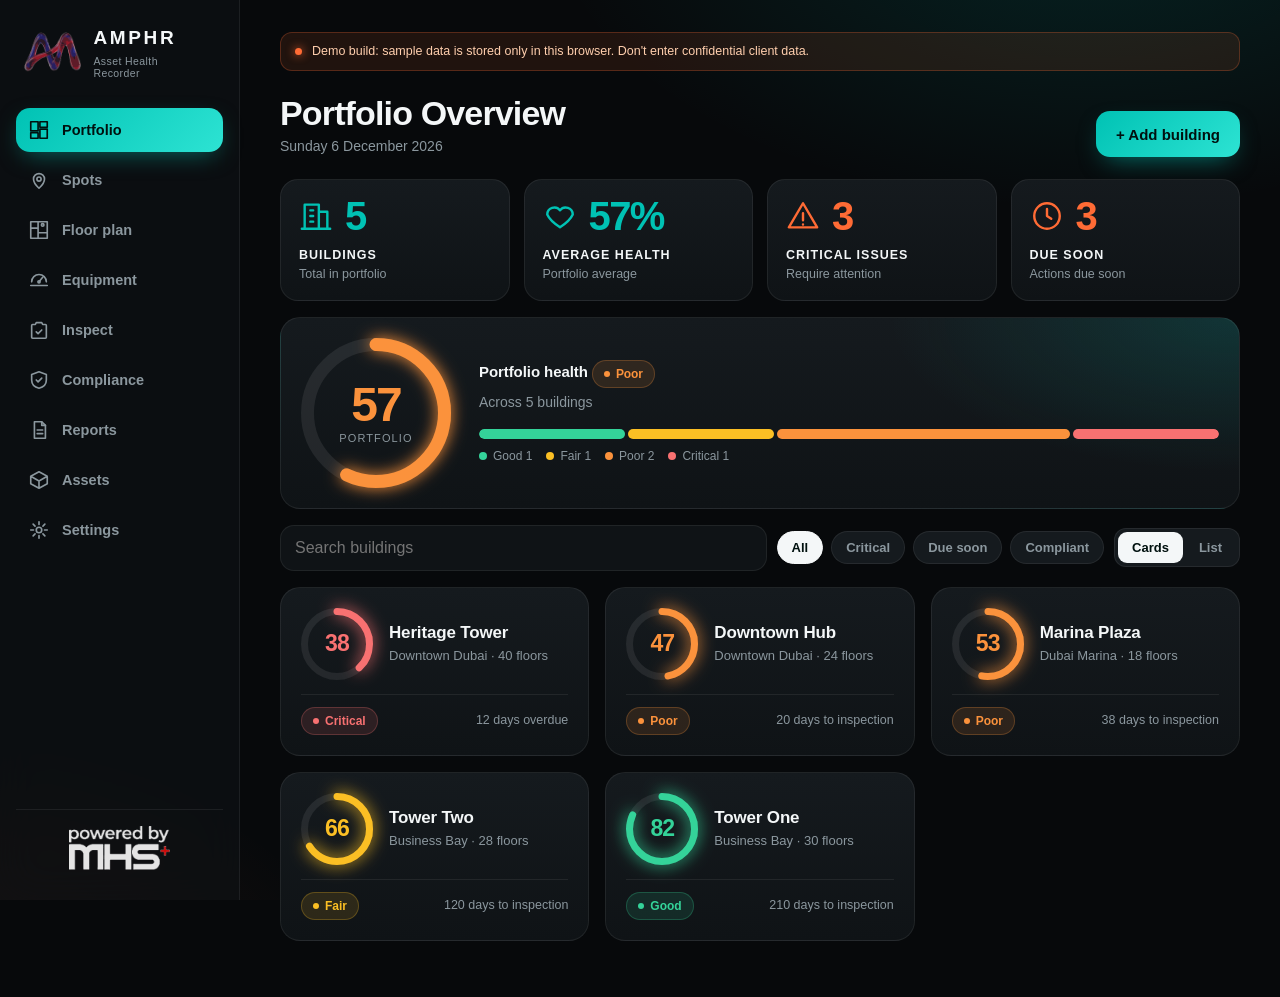
==== commit 31b91c77: "Final MVP: spots with instrument readings, equipment register with calibrations and certificates, re" ====
--- a/amphr/index.html
+++ b/amphr/index.html
@@ -7,216 +7,13 @@
 <meta name="apple-mobile-web-app-status-bar-style" content="black-translucent">
 <title>AMPHR</title>
 <link rel="icon" href="logo.png"><link rel="apple-touch-icon" href="icon-192.png"><link rel="manifest" href="manifest.json">
-<style>
-:root{--bg:#07090b;--s1:#0f1316;--s2:#151a1e;--s3:#1c2227;--line:rgba(255,255,255,.07);--tx:#f4f7f8;--mut:#8b979e;--teal:#00c2b4;--teal2:#00a89d;--or:#ff6b35;
---g:#34d399;--y:#fbbf24;--o:#fb923c;--r:#f87171;--rad:20px;--sb:240px;
---sat:env(safe-area-inset-top);--sab:env(safe-area-inset-bottom);--sal:env(safe-area-inset-left);--sar:env(safe-area-inset-right)}
-*{box-sizing:border-box;-webkit-tap-highlight-color:transparent}
-html{background:var(--bg)}
-body{margin:0;color:var(--tx);font:15px/1.5 -apple-system,BlinkMacSystemFont,"SF Pro Display","Segoe UI",Inter,Roboto,sans-serif;-webkit-font-smoothing:antialiased;
-background:radial-gradient(900px 500px at 85% -10%,rgba(0,194,180,.14),transparent 60%),radial-gradient(700px 400px at -5% 110%,rgba(255,107,53,.10),transparent 60%),var(--bg);background-attachment:fixed;min-height:100vh}
-/* shell */
-.app{display:grid;grid-template-columns:var(--sb) 1fr;min-height:100vh}
-aside{position:sticky;top:0;height:100vh;padding:24px 16px;display:flex;flex-direction:column;gap:6px;border-right:1px solid var(--line);background:rgba(15,19,22,.6);backdrop-filter:blur(20px)}
-.brand{display:flex;align-items:center;gap:12px;padding:0 8px 22px}
-.brand img{height:40px;width:auto}.brand b{font-size:19px;letter-spacing:.14em}.brand small{display:block;color:var(--mut);font-size:10.5px;letter-spacing:.04em;line-height:1.2;margin-top:2px}
-.nv{display:flex;align-items:center;gap:12px;padding:11px 12px;border-radius:14px;color:var(--mut);background:none;border:0;font-family:inherit;font-weight:600;font-size:14.5px;cursor:pointer;text-align:left;transition:.15s}
-.nv svg{width:22px;height:22px;flex:none;stroke:currentColor;fill:none;stroke-width:1.8;stroke-linecap:round;stroke-linejoin:round}
-.nv:hover{color:var(--tx);background:var(--s2)}
-.nv.on{color:#00110f;background:linear-gradient(135deg,var(--teal),#2de3d3);box-shadow:0 8px 24px -8px rgba(0,194,180,.55)}
-.side-foot{margin-top:auto;text-align:center;padding-top:16px;border-top:1px solid var(--line)}
-.side-foot img{height:44px;width:auto;opacity:.9}
-main{padding:32px 40px 56px;max-width:1240px;width:100%;margin:0 auto}
-.demo{display:flex;gap:10px;align-items:center;font-size:12.5px;color:#ffcfae;background:rgba(255,107,53,.1);border:1px solid rgba(255,107,53,.25);padding:9px 14px;border-radius:12px;margin-bottom:24px}
-.demo i{width:7px;height:7px;border-radius:50%;background:var(--or);flex:none;box-shadow:0 0 10px var(--or)}
-.top{display:flex;align-items:flex-end;justify-content:space-between;gap:16px;margin-bottom:22px;flex-wrap:wrap}
-h1{margin:0;font-size:34px;letter-spacing:-.025em;line-height:1.1;font-weight:750}
-.sub{color:var(--mut);margin-top:4px;font-size:14px}
-h3{margin:0 0 14px;font-size:15px;font-weight:650;letter-spacing:-.005em}
-/* cards */
-.card{background:linear-gradient(180deg,var(--s2),var(--s1));border:1px solid var(--line);border-radius:var(--rad);padding:20px;position:relative}
-.glow{background:radial-gradient(500px 220px at 100% 0,rgba(0,194,180,.16),transparent 70%),linear-gradient(180deg,var(--s2),var(--s1))}
-.grid{display:grid;gap:16px}.g2{grid-template-columns:repeat(2,1fr)}.g3{grid-template-columns:repeat(3,1fr)}.g4{grid-template-columns:repeat(4,1fr)}
-.hero{display:grid;grid-template-columns:auto 1fr;gap:28px;align-items:center;margin-bottom:16px}
-.kpis{display:grid;grid-template-columns:repeat(3,1fr);gap:12px}
-.kpi{background:rgba(255,255,255,.035);border:1px solid var(--line);border-radius:16px;padding:14px 16px}
-.kpi b{font-size:28px;letter-spacing:-.03em;display:block;line-height:1.1;font-variant-numeric:tabular-nums}.kpi span{color:var(--mut);font-size:12.5px}
-.dist{display:flex;height:10px;border-radius:6px;overflow:hidden;gap:3px;margin:16px 0 8px}.dist i{display:block;border-radius:6px;min-width:6px}
-.legend{display:flex;gap:14px;flex-wrap:wrap;font-size:12px;color:var(--mut)}.legend s{display:inline-block;width:8px;height:8px;border-radius:50%;margin-right:6px;text-decoration:none}
-/* ring */
-.ring{position:relative;display:inline-grid;place-items:center;flex:none}
-.ring svg{transform:rotate(-90deg);overflow:visible}.ring .n{position:absolute;text-align:center;line-height:1}
-.ring .n b{display:block;font-weight:750;letter-spacing:-.04em;font-variant-numeric:tabular-nums}.ring .n span{font-size:11px;color:var(--mut);text-transform:uppercase;letter-spacing:.1em}
-/* pills */
-.pill{display:inline-flex;align-items:center;gap:6px;padding:4px 11px;border-radius:99px;font-size:12px;font-weight:650;border:1px solid transparent}
-.pG{color:var(--g);background:rgba(52,211,153,.12);border-color:rgba(52,211,153,.25)}.pY{color:var(--y);background:rgba(251,191,36,.12);border-color:rgba(251,191,36,.25)}
-.pO{color:var(--o);background:rgba(251,146,60,.12);border-color:rgba(251,146,60,.25)}.pR{color:var(--r);background:rgba(248,113,113,.12);border-color:rgba(248,113,113,.25)}
-.pill:before{content:"";width:6px;height:6px;border-radius:50%;background:currentColor}
-/* chips + search */
-.tools{display:flex;gap:10px;flex-wrap:wrap;align-items:center;margin-bottom:16px}
-.chips{display:flex;gap:8px;overflow-x:auto;scrollbar-width:none;padding:2px 0}.chips::-webkit-scrollbar{display:none}
-.chip{border:1px solid var(--line);background:var(--s2);color:var(--mut);padding:8px 14px;border-radius:99px;font-family:inherit;font-weight:600;font-size:13px;cursor:pointer;white-space:nowrap}
-.chip.on{color:#00110f;background:var(--tx);border-color:var(--tx)}
-.search{flex:1;min-width:180px}
-/* building cards */
-.bc{cursor:pointer;transition:.2s;display:flex;flex-direction:column;gap:14px}
-.bc:hover{transform:translateY(-3px);border-color:rgba(0,194,180,.4);box-shadow:0 18px 40px -20px rgba(0,194,180,.35)}
-.bc .h{display:flex;gap:16px;align-items:center}.bc h4{margin:0;font-size:17px;letter-spacing:-.01em;line-height:1.25}.bc p{margin:2px 0 0;color:var(--mut);font-size:13px}
-.meta{display:flex;justify-content:space-between;gap:8px;align-items:center;font-size:12.5px;color:var(--mut);padding-top:12px;border-top:1px solid var(--line)}
-/* bars */
-.bar{height:8px;border-radius:5px;background:rgba(255,255,255,.07);overflow:hidden}.bar i{display:block;height:100%;border-radius:5px;background:linear-gradient(90deg,var(--teal2),#2de3d3)}
-.brow{display:grid;grid-template-columns:150px 1fr 38px;white-space:nowrap;gap:12px;align-items:center;padding:7px 0;font-size:13.5px}.brow b{text-align:right;font-variant-numeric:tabular-nums}
-/* tables / lists */
-.list{display:flex;flex-direction:column}
-.li{display:grid;grid-template-columns:1fr auto;gap:12px;align-items:center;padding:14px 4px;border-bottom:1px solid var(--line)}.li:last-child{border:0}
-.li b{font-weight:620}.li small{display:block;color:var(--mut);font-size:12.5px}
-.cd{font-variant-numeric:tabular-nums;text-align:right}.cd b{font-size:22px;letter-spacing:-.03em;display:block;line-height:1}.cd small{font-size:11px;text-transform:uppercase;letter-spacing:.08em}
-.cG b{color:var(--g)}.cY b{color:var(--y)}.cR b{color:var(--r)}
-/* forms */
-label{display:block;font-size:12px;font-weight:600;letter-spacing:.04em;text-transform:uppercase;color:var(--mut);margin:14px 0 6px}
-input,select,textarea{width:100%;background:var(--s1);color:var(--tx);border:1px solid var(--line);border-radius:14px;padding:13px 14px;font-family:inherit;font-size:16px;outline:0;transition:.15s;-webkit-appearance:none;appearance:none}
-select{background-image:url("data:image/svg+xml,%3Csvg xmlns='http://www.w3.org/2000/svg' width='12' height='8' fill='none' stroke='%238b979e' stroke-width='2'%3E%3Cpath d='m1 1 5 5 5-5'/%3E%3C/svg%3E");background-repeat:no-repeat;background-position:right 14px center;padding-right:36px}
-input:focus,select:focus,textarea:focus{border-color:var(--teal);box-shadow:0 0 0 4px rgba(0,194,180,.15)}
-.f2{display:grid;grid-template-columns:repeat(2,1fr);gap:12px}.f3{display:grid;grid-template-columns:repeat(3,1fr);gap:12px}
-.btn{display:inline-flex;align-items:center;justify-content:center;gap:8px;border-radius:14px;border:1px solid var(--line);background:var(--s3);color:var(--tx);padding:13px 20px;font-family:inherit;font-weight:650;font-size:15px;cursor:pointer;transition:.15s;min-height:46px}
-.btn:hover{border-color:rgba(255,255,255,.2)}
-.btn.pri{background:linear-gradient(135deg,var(--teal),#2de3d3);color:#00110f;border:0;box-shadow:0 10px 26px -10px rgba(0,194,180,.6)}
-.btn.or{background:linear-gradient(135deg,var(--or),#ff9a6c);color:#2a0d00;border:0}
-.btn.danger{color:var(--r)}.actions{display:flex;gap:10px;flex-wrap:wrap;margin-top:18px}
-.back{display:inline-flex;align-items:center;gap:6px;color:var(--teal);font-weight:600;cursor:pointer;margin-bottom:14px;background:none;border:0;font-family:inherit;font-weight:600;font-size:15px;padding:4px 0}
-.dtop{display:grid;grid-template-columns:auto 1fr;gap:28px;align-items:center}
-.empty{color:var(--mut);padding:20px;text-align:center}
+<link rel="stylesheet" href="css/base.css">
+<link rel="stylesheet" href="css/plan.css">
+<link rel="stylesheet" href="css/modules.css">
+<link rel="stylesheet" href="css/field.css">
+<link rel="stylesheet" href="css/responsive.css">
 
-/* floor plan */
-.pgrid{display:grid;grid-template-columns:1fr 340px;gap:16px;align-items:start}
-.map{padding:0;overflow:hidden;background:#06090b}
-.map svg{display:block;width:100%;height:auto;touch-action:none;cursor:grab;user-select:none}.map svg:active{cursor:grabbing}.map.place svg{cursor:crosshair}
-.mtag{position:absolute;left:14px;top:14px;z-index:2;font-size:12.5px;font-weight:600;background:rgba(255,255,255,.07);border:1px solid var(--line);padding:6px 12px;border-radius:10px;backdrop-filter:blur(8px)}
-.mtools{position:absolute;right:12px;bottom:12px;z-index:2;display:flex;flex-direction:column;gap:8px}
-.mtools button{width:42px;height:42px;border-radius:12px;border:1px solid var(--line);background:rgba(21,26,30,.85);color:var(--tx);font-size:20px;cursor:pointer;backdrop-filter:blur(8px)}
-.mtools button.on{background:var(--teal);color:#00110f;border-color:var(--teal)}
-.mhint{position:absolute;left:14px;bottom:12px;z-index:2;font-size:12px;color:var(--mut);display:flex;align-items:center;gap:8px}
-.mhint i{display:block;width:54px;height:6px;border:2px solid var(--mut);border-top:0}
-.gpr{transition:opacity .25s}
-.pin{cursor:pointer}.pin .ring2{fill:none;stroke-width:3;opacity:0}.pin.sel .ring2{opacity:1;animation:pulse 1.6s ease-out infinite}
-@keyframes pulse{0%{r:14;opacity:.9}100%{r:44;opacity:0}}
-@media(prefers-reduced-motion:reduce){.pin.sel .ring2{animation:none}}
-.dpanel h3{margin-bottom:6px}
-.dk{display:grid;gap:14px;margin-top:10px}.dk div small{display:block;color:var(--mut);font-size:12.5px;margin-bottom:2px}.dk div b{font-weight:620;font-size:15px}
-.sev{display:block;text-align:center;padding:9px;border-radius:10px;font-weight:700;font-size:13px;letter-spacing:.06em;color:#0b0f10}
-.s-critical{background:var(--r)}.s-high{background:var(--o)}.s-medium{background:var(--y)}.s-low{background:var(--g)}
-.dhead{display:flex;justify-content:space-between;align-items:center;background:rgba(255,255,255,.04);border-radius:14px;padding:12px 14px}
-.dl{display:flex;gap:10px;overflow-x:auto;padding:2px 0 6px;scrollbar-width:none;margin-top:16px}.dl::-webkit-scrollbar{display:none}
-.dl button{flex:none;display:flex;align-items:center;gap:8px;border:1px solid var(--line);background:var(--s2);color:var(--tx);padding:9px 14px;border-radius:12px;font-family:inherit;font-weight:600;font-size:13px;cursor:pointer}
-.dl button.on{border-color:var(--teal)}.dl s{width:9px;height:9px;border-radius:50%;text-decoration:none}
-@media(max-width:980px){.pgrid{grid-template-columns:1fr}}
-@media(max-width:760px){.mtools button{width:38px;height:38px}.mhint{display:none}}
-
-/* v2: kpis, list, compliance, inspect hub */
-.kts{display:grid;grid-template-columns:repeat(4,1fr);gap:14px;margin-bottom:16px}
-.kt{background:linear-gradient(180deg,var(--s2),var(--s1));border:1px solid var(--line);border-radius:18px;padding:16px 18px}
-.kh{display:flex;align-items:center;gap:12px}.kh svg{width:34px;height:34px;stroke:currentColor;fill:none;stroke-width:1.7;stroke-linecap:round;stroke-linejoin:round;flex:none}
-.kh b{font-size:40px;letter-spacing:-.04em;line-height:1;font-variant-numeric:tabular-nums}
-.kl{margin-top:10px;font-size:12.5px;font-weight:700;letter-spacing:.08em;text-transform:uppercase}.ks{font-size:12.5px;color:var(--mut)}
-.seg{display:inline-flex;background:var(--s2);border:1px solid var(--line);border-radius:12px;padding:3px;gap:2px}
-.seg button{border:0;background:none;color:var(--mut);padding:8px 14px;border-radius:9px;font-family:inherit;font-weight:600;font-size:13px;cursor:pointer}.seg button.on{background:var(--tx);color:#00110f}
-.seg.big{margin-bottom:18px;max-width:100%;overflow-x:auto}.seg.big button{padding:10px 18px;font-size:14px;white-space:nowrap}
-.lh,.lr{display:grid;grid-template-columns:1fr 70px 112px;gap:12px;align-items:center;padding:12px 6px}
-.lh{color:var(--mut);font-size:11.5px;letter-spacing:.08em;text-transform:uppercase;border-bottom:1px solid var(--line)}
-.lr{border-bottom:1px solid var(--line);cursor:pointer}.lr:last-child{border:0}.lr:hover{background:rgba(255,255,255,.03)}
-.hs{font-weight:750;font-size:18px;font-variant-numeric:tabular-nums}
-.stp{display:inline-block;text-align:center;padding:7px 10px;border-radius:8px;font-weight:700;font-size:12px;letter-spacing:.06em;color:#0b0f10}
-.bG{background:var(--g)}.bY{background:var(--y)}.bO{background:var(--o)}.bR{background:var(--r)}
-.btn[disabled]{opacity:.4;cursor:not-allowed}
-.cgrid{display:grid;grid-template-columns:1.7fr 1fr;gap:16px;align-items:start}
-.up{text-transform:uppercase;letter-spacing:.08em;font-size:13px;color:var(--mut)}
-.ch,.cr{display:grid;grid-template-columns:140px 1fr 110px;gap:14px;align-items:center}
-.ch{color:var(--mut);font-size:11.5px;letter-spacing:.08em;text-transform:uppercase;padding:6px 8px 12px}
-.ch .lg{display:flex;gap:12px;font-size:11px;margin-top:4px}.ch .lg s{text-decoration:none;font-weight:700}
-.ch .al{text-align:center}.ch .al small{letter-spacing:.2em;font-size:10.5px}
-.cr{padding:16px 8px;border-radius:14px;cursor:pointer;border-bottom:1px solid var(--line)}.cr.on{background:rgba(0,194,180,.08)}.cr:hover{background:rgba(255,255,255,.03)}
-.cr>b{font-size:15px}
-.trk{position:relative;padding:6px 0}.bars{display:flex;height:10px;border-radius:6px;overflow:hidden}.bars i{display:block}
-.trk u{position:absolute;top:0;width:3px;height:22px;margin-left:-1.5px;background:#fff;border-radius:2px;box-shadow:0 0 8px rgba(255,255,255,.6);text-decoration:none}
-.trk u.od{background:var(--r);animation:pulse2 1.4s infinite}@keyframes pulse2{50%{opacity:.35}}
-.tc small{display:block;color:var(--mut);font-size:12px;margin-top:6px}
-.dots{display:flex;gap:18px;justify-content:center}.dot{display:block;width:14px;height:14px;border-radius:50%}
-.wide{width:100%;margin-top:16px}
-.ah,.ar{display:grid;grid-template-columns:1fr auto;gap:10px;padding:11px 4px}.ah{color:var(--mut);font-size:11.5px;letter-spacing:.08em;text-transform:uppercase}
-.ar{border-top:1px solid var(--line);font-size:13.5px}.ar small{display:block;color:var(--mut);font-size:12px}.at{color:var(--mut);text-align:right;font-size:12.5px;font-variant-numeric:tabular-nums}
-.ugrid{display:grid;grid-template-columns:minmax(260px,420px) 1fr;gap:16px;align-items:start}
-.drop{border:2px dashed rgba(255,255,255,.18);border-radius:20px;padding:44px 20px;text-align:center;cursor:pointer;background:rgba(255,255,255,.02);transition:.2s;display:flex;flex-direction:column;align-items:center;gap:6px;outline:0}
-.drop:hover,.drop.hv,.drop:focus-visible{border-color:var(--teal);background:rgba(0,194,180,.06)}.drop b{margin-top:10px;word-break:break-word}.drop span{color:var(--mut)}
-.pdfic{width:76px;height:76px;stroke:var(--teal);fill:none;stroke-width:2.2;stroke-linejoin:round}
-.pr{display:grid;grid-template-columns:130px 1fr;gap:12px;align-items:center;padding:10px 0;border-top:1px solid var(--line)}.pr label{margin:0}
-.iss{display:grid;grid-template-columns:1fr 140px 34px;gap:10px;align-items:center;padding:8px 0;border-top:1px solid var(--line)}
-.sevsel{font-weight:700;color:#fff;border:0}.sevsel.s-critical{background-color:#b91c1c}.sevsel.s-high{background-color:#ea580c}.sevsel.s-medium{background-color:#ca8a04}.sevsel.s-low{background-color:#15803d}
-.xb{width:34px;height:34px;border-radius:10px;border:1px solid var(--line);background:var(--s3);color:var(--mut);cursor:pointer;font-size:18px;font-family:inherit}
-.warn{background:rgba(251,191,36,.1);border:1px solid rgba(251,191,36,.3);color:#fde68a;border-radius:12px;padding:10px 14px;font-size:13px;margin-bottom:12px}
-.steps{display:grid;grid-template-columns:repeat(3,1fr);gap:10px;margin-bottom:16px;max-width:780px}
-.stepb{background:var(--s2);border:1px solid var(--line);border-radius:16px;padding:14px;text-align:center;cursor:pointer;color:var(--tx);font-family:inherit}
-.stepb b{display:block;font-size:26px;color:var(--teal);letter-spacing:-.02em}.stepb span{font-weight:650;font-size:13.5px}.stepb.on{border-color:var(--teal);box-shadow:0 0 0 3px rgba(0,194,180,.12)}
-.phone{max-width:480px;background:#0c1013;border:1px solid var(--line);border-radius:28px;padding:18px}
-.ph-h{display:flex;align-items:center;justify-content:space-between;margin-bottom:14px;gap:10px}.ph-h b{font-size:16px}
-.ckc{background:var(--s1);border-radius:16px;padding:14px 16px;margin-bottom:12px}
-.ckt{display:flex;justify-content:space-between;align-items:center;color:var(--teal);font-weight:700;font-size:13px;letter-spacing:.06em;text-transform:uppercase;margin-bottom:8px}
-.ckt i{font-style:normal;background:rgba(0,194,180,.2);padding:2px 9px;border-radius:7px;font-size:12px}
-.cki{display:flex;align-items:center;gap:12px;padding:7px 0}.cki input{display:none}
-.cki .bx{width:22px;height:22px;border-radius:6px;border:2px solid #52606a;flex:none;display:grid;place-items:center}
-.cki input:checked+.bx{background:var(--teal);border-color:var(--teal)}.cki input:checked+.bx:after{content:"";width:6px;height:11px;border:solid #00110f;border-width:0 2.5px 2.5px 0;transform:rotate(45deg) translate(-1px,-1px)}
-.cki .t{flex:1}
-.cam{width:38px;height:38px;border-radius:10px;border:1px solid var(--line);background:var(--s3);color:var(--teal);cursor:pointer;position:relative;display:grid;place-items:center;flex:none}
-.cam svg{width:19px;height:19px;stroke:currentColor;fill:none;stroke-width:1.8;stroke-linecap:round;stroke-linejoin:round}
-.cam em{position:absolute;top:-6px;right:-6px;background:var(--or);color:#2a0d00;border-radius:99px;font-size:11px;font-style:normal;font-weight:800;min-width:18px;height:18px;display:grid;place-items:center;padding:0 4px}
-.photo{position:relative;aspect-ratio:4/3;border-radius:16px;overflow:hidden;background:#161c20;display:grid;place-items:center;cursor:crosshair;touch-action:manipulation}
-.photo img{width:100%;height:100%;object-fit:cover;display:block}.photo .ph{color:var(--mut);text-align:center}
-.pt{position:absolute;width:28px;height:28px;margin:-3px 0 0 -3px;color:var(--teal);filter:drop-shadow(0 0 4px #000)}
-.tag{position:absolute;background:var(--teal);color:#00110f;font-weight:700;padding:6px 12px;border-radius:8px;font-size:14px;transform:translate(22px,26px);white-space:nowrap}
-.sevc{display:grid;grid-template-columns:repeat(4,1fr);gap:8px}
-.sevc button{border:2px solid transparent;border-radius:10px;padding:10px 0;font-family:inherit;font-weight:700;font-size:13px;color:#fff;cursor:pointer;opacity:.5}.sevc button.on{opacity:1;border-color:#fff}
-.sevc .s-critical{background:#b91c1c}.sevc .s-high{background:#ea580c}.sevc .s-medium{background:#ca8a04}.sevc .s-low{background:#15803d}
-.sumv{font-weight:700;font-size:16px}
-.cf{display:flex;gap:12px;align-items:flex-start;margin:14px 0;font-size:14px;text-transform:none;letter-spacing:0;color:var(--tx);cursor:pointer}
-.cf input{width:20px;height:20px;padding:0;margin:2px 0 0;-webkit-appearance:checkbox;appearance:auto;accent-color:var(--teal);flex:none}
-.offl{display:flex;gap:12px;align-items:center;background:var(--s1);border-radius:14px;padding:14px;margin-top:14px;font-size:14px}
-.offl svg{width:30px;height:30px;stroke:var(--teal);fill:none;stroke-width:1.7;flex:none}.offl small{display:block;color:var(--mut);font-size:12px}
-.ob{display:inline-block;width:9px;height:9px;border-radius:50%;margin-right:6px}
-#toast{position:fixed;left:50%;bottom:28px;transform:translate(-50%,40px);opacity:0;pointer-events:none;z-index:50;transition:.3s;width:min(92vw,420px)}
-#toast.on{opacity:1;transform:translate(-50%,0);pointer-events:auto}
-.tk{display:flex;align-items:center;gap:14px;background:#12181c;border:1px solid rgba(0,194,180,.35);border-radius:18px;padding:16px 18px;box-shadow:0 24px 60px -10px #000}
-.tk svg{width:40px;height:40px;stroke:var(--teal);fill:none;stroke-width:1.8;flex:none}.tk>div{flex:1}
-.tk b{display:block;font-size:30px;color:var(--teal);letter-spacing:-.03em;line-height:1.1}.tk button{background:none;border:0;color:var(--mut);font-size:22px;cursor:pointer;align-self:flex-start}
-@media(max-width:1100px){.cgrid,.ugrid{grid-template-columns:1fr}}
-@media(max-width:760px){
- .kts{grid-template-columns:repeat(2,1fr);gap:10px}.kt{padding:14px}.kh b{font-size:32px}.kh svg{width:28px;height:28px}
- .ch{display:none}.cr{grid-template-columns:1fr auto;gap:8px}.tc{grid-column:1/-1;order:3}
- #toast{bottom:calc(var(--sab) + 96px)}.phone{padding:14px;border-radius:24px;max-width:none}
- .steps{gap:6px}.stepb{padding:10px 4px}.stepb b{font-size:20px}.stepb span{font-size:11.5px}
- .pr{grid-template-columns:1fr;gap:6px}.iss{grid-template-columns:1fr 112px 34px}.seg.big button{padding:9px 12px;font-size:13px}
-}
-/* tabbar (phone) */
-.tabbar{display:none}
-/* iPad: icon rail */
-@media(max-width:1100px){
- :root{--sb:88px}.brand b,.brand small,.nv span{display:none}.brand{justify-content:center;padding-bottom:18px}.nv{justify-content:center;padding:14px 0}
- .side-foot img{height:30px}main{padding:28px 28px 48px}.g4{grid-template-columns:repeat(2,1fr)}.g3{grid-template-columns:repeat(2,1fr)}
-}
-/* iPhone */
-@media(max-width:760px){
- .app{display:block}aside{display:none}
- main{padding:calc(var(--sat) + 16px) 16px calc(var(--sab) + 104px)}
- h1{font-size:30px}.g2,.g3,.g4{grid-template-columns:1fr}.hero,.dtop{grid-template-columns:1fr;justify-items:center;text-align:center;gap:18px}
- .kpis{width:100%}.kpi b{font-size:24px}.brow{grid-template-columns:128px 1fr 30px;font-size:13px}.f3{grid-template-columns:1fr}
- .mhead{display:flex!important}
- .tabbar{display:grid;grid-template-columns:repeat(5,1fr);position:fixed;left:12px;right:12px;bottom:calc(var(--sab) + 10px);z-index:20;padding:8px;border-radius:26px;background:rgba(21,26,30,.94);backdrop-filter:blur(24px) saturate(1.6);-webkit-backdrop-filter:blur(24px) saturate(1.6);border:1px solid rgba(255,255,255,.1);box-shadow:0 20px 50px -10px rgba(0,0,0,.7)}
- .tb{display:flex;flex-direction:column;align-items:center;gap:3px;padding:8px 0;border:0;background:none;color:var(--mut);font-family:inherit;font-weight:600;font-size:10.5px;border-radius:18px;cursor:pointer}
- .tb svg{width:24px;height:24px;stroke:currentColor;fill:none;stroke-width:1.8;stroke-linecap:round;stroke-linejoin:round}
- .tb.on{color:var(--teal);background:rgba(0,194,180,.12)}
- .actions .btn{flex:1}.top{margin-bottom:16px}
-}
-.mhead{display:none;align-items:center;justify-content:space-between;margin-bottom:14px}.mhead img{height:34px;width:auto}.mhead img+img{height:30px;opacity:.85}
-@media(prefers-reduced-motion:reduce){*{transition:none!important}}
-</style></head><body>
+</head><body>
 <div class="app">
 <aside>
  <div class="brand"><img src="logo.png" alt="AMPHR"><div><b>AMPHR</b><small>Asset Health<br>Recorder</small></div></div>
@@ -230,423 +27,19 @@
 </main>
 </div>
 <nav class="tabbar" id="tabbar"></nav>
-<script>
-const KEY='amphr_mvp_v2',DAY=864e5;
-const today=()=>new Date(new Date().toDateString()).getTime();
-const iso=t=>new Date(t).toISOString().slice(0,10);
-const esc=s=>String(s??'').replace(/[&<>"]/g,c=>({'&':'&amp;','<':'&lt;','>':'&gt;','"':'&quot;'}[c]));
-function seed(){const t=today(),d=n=>iso(t+n*DAY),at=(n,h,m)=>t+n*DAY+(h*60+m)*6e4;return{
-buildings:[
-{id:1,name:'Heritage Tower',area:'Downtown Dubai',floors:40,year:1998,compliance:'non',lastInsp:d(-300),dueDate:d(-12),issues:{critical:3,high:2,safety:2}},
-{id:2,name:'Downtown Hub',area:'Downtown Dubai',floors:24,year:2004,compliance:'non',lastInsp:d(-330),dueDate:d(20),issues:{critical:2,high:1,safety:2}},
-{id:3,name:'Marina Plaza',area:'Dubai Marina',floors:18,year:2008,compliance:'non',lastInsp:d(-280),dueDate:d(38),issues:{critical:1,high:2,safety:1}},
-{id:4,name:'Tower One',area:'Business Bay',floors:30,year:2016,compliance:'compliant',lastInsp:d(-250),dueDate:d(210),issues:{critical:0,high:4,safety:1}},
-{id:5,name:'Tower Two',area:'Business Bay',floors:28,year:2017,compliance:'due',lastInsp:d(-120),dueDate:d(120),issues:{critical:1,high:3,safety:1}}],
-assets:[
-{id:1,b:4,name:'Passenger Lift A',type:'Lift',status:'Good'},{id:2,b:2,name:'Chiller 1',type:'HVAC',status:'Poor'},
-{id:3,b:2,name:'Fire Pump',type:'Fire safety',status:'Fair'},{id:4,b:1,name:'Roof Waterproofing',type:'Structure',status:'Critical'},
-{id:5,b:5,name:'Generator G1',type:'Electrical',status:'Good'},{id:6,b:1,name:'Column C4',type:'Structure',status:'Critical'}],
-inspections:[
-{id:1,b:1,date:d(-300),by:'Ahmed Hassan',notes:'Structural inspection. Concrete spalling on Column C4; rebar corrosion at Level 12.'},
-{id:2,b:2,date:d(-330),by:'Demo Inspector',notes:'Fire pump pressure low; membrane failure at roof slab.'}],
-defects:[
-{id:241,b:1,level:3,zone:'A',type:'Cracking \u2013 Slab',sev:'high',status:'Open',det:d(-6),x:430,y:200,health:46},
-{id:242,b:1,level:3,zone:'C',type:'Paint peeling \u2013 Wall',sev:'low',status:'Open',det:d(-12),x:800,y:190,health:88},
-{id:243,b:1,level:3,zone:'B',type:'Water ingress \u2013 Ceiling',sev:'medium',status:'In progress',det:d(-4),x:600,y:330,health:66},
-{id:244,b:1,level:3,zone:'A',type:'Hairline crack \u2013 Wall',sev:'low',status:'Open',det:d(-20),x:230,y:350,health:90},
-{id:245,b:1,level:3,zone:'C',type:'Efflorescence \u2013 Wall',sev:'medium',status:'Open',det:d(-2),x:810,y:470,health:64},
-{id:246,b:1,level:3,zone:'A',type:'Joint sealant failure',sev:'low',status:'Resolved',det:d(-30),x:210,y:560,health:86},
-{id:247,b:1,level:3,zone:'C',type:'Corroded rebar \u2013 Beam',sev:'high',status:'Open',det:d(-1),x:690,y:590,health:44},
-{id:248,b:1,level:3,zone:'B',type:'Spalling \u2013 Column',sev:'critical',status:'Open',det:d(0),x:520,y:470,health:28},
-{id:249,b:2,level:2,zone:'B',type:'Membrane failure \u2013 Roof slab',sev:'critical',status:'Open',det:d(-15),x:470,y:250,health:24},
-{id:250,b:2,level:2,zone:'C',type:'Spalling \u2013 Column',sev:'critical',status:'Open',det:d(-9),x:780,y:520,health:30},
-{id:251,b:2,level:2,zone:'A',type:'Cracking \u2013 Beam',sev:'high',status:'In progress',det:d(-5),x:240,y:330,health:48},
-{id:252,b:3,level:4,zone:'B',type:'Water ingress \u2013 Wall',sev:'medium',status:'Open',det:d(-8),x:560,y:560,health:62},
-{id:253,b:3,level:4,zone:'C',type:'Cracking \u2013 Slab',sev:'high',status:'Open',det:d(-3),x:780,y:220,health:50},
-{id:254,b:4,level:12,zone:'A',type:'Sealant failure \u2013 Facade',sev:'high',status:'In progress',det:d(-7),x:300,y:210,health:52}],
-audit:[
-{t:at(0,9,42),a:'Deadline updated',b:2},{t:at(0,9,15),a:'Alert threshold set',b:3},{t:at(0,8,51),a:'Document uploaded',b:1},{t:at(-1,17,3),a:'Status changed',b:2},
-{t:at(-1,12,28),a:'Reminder sent',b:1},{t:at(-1,9,41),a:'Deadline updated',b:5},{t:at(-1,8,12),a:'Document uploaded',b:4},{t:at(-2,16,33),a:'Status changed',b:3}],
-did:255,
-nid:10}}
-let S;try{S=JSON.parse(localStorage.getItem(KEY))||seed()}catch(e){S=seed()}
-if(!S.defects){const z=seed();S.defects=z.defects;S.did=z.did}
-if(!S.audit)S.audit=[];
-const save=()=>{try{localStorage.setItem(KEY,JSON.stringify(S))}catch(e){}};
-// Health score v1 (per MVP spec)
-function health(b){
- const st=Math.max(0,100-15*b.issues.critical-8*b.issues.high);
- const co={compliant:100,due:50,non:0}[b.compliance];
- const days=Math.max(0,(today()-new Date(b.lastInsp).getTime())/DAY);
- const mt=Math.max(0,100-days/365*20);
- const sf=Math.max(0,100-20*b.issues.safety);
- const s=(st*.4+co*.3+mt*.2+sf*.1);
- return{score:Math.round(Math.min(100,Math.max(0,s))),st,co,mt:Math.round(mt),sf}}
-const BANDS=[['Good','G','var(--g)'],['Fair','Y','var(--y)'],['Poor','O','var(--o)'],['Critical','R','var(--r)']];
-const bi=s=>s>=80?0:s>=60?1:s>=40?2:3;
-const col=s=>BANDS[bi(s)][2];
-const pill=s=>`<span class="pill p${BANDS[bi(s)][1]}">${BANDS[bi(s)][0]}</span>`;
-const dleft=b=>Math.round((new Date(b.dueDate).getTime()-today())/DAY);
-const ucls=n=>n<90?'cR':n<=180?'cY':'cG';
-const CS={compliant:'Compliant',due:'Due soon',non:'Non-compliant'};
-function ring(score,size,sw,label){const r=(size-sw)/2,c=2*Math.PI*r,k=col(score);
- return `<div class="ring" style="width:${size}px;height:${size}px"><svg width="${size}" height="${size}"><circle cx="${size/2}" cy="${size/2}" r="${r}" fill="none" stroke="rgba(255,255,255,.08)" stroke-width="${sw}"/>
- <circle cx="${size/2}" cy="${size/2}" r="${r}" fill="none" stroke="${k}" stroke-width="${sw}" stroke-linecap="round" stroke-dasharray="${c*score/100} ${c}" style="filter:drop-shadow(0 0 8px ${k})"/></svg>
- <div class="n"><b style="font-size:${size*.32}px;color:${k}">${score}</b>${label?`<span>${label}</span>`:''}</div></div>`}
-const IC={
- dash:'<path d="M3 13h8V3H3zM13 21h8V11h-8zM13 3v6h8V3zM3 21h8v-6H3z"/>',
- comp:'<path d="M12 3 4 6v6c0 4.5 3.2 7.8 8 9 4.8-1.2 8-4.5 8-9V6z"/><path d="m9 12 2 2 4-4"/>',
- assets:'<path d="M21 8 12 3 3 8l9 5zM3 8v8l9 5 9-5V8M12 13v8"/>',
- insp:'<path d="M9 4h6l1 2h3a1 1 0 0 1 1 1v13a1 1 0 0 1-1 1H5a1 1 0 0 1-1-1V7a1 1 0 0 1 1-1h3z"/><path d="m9 14 2 2 4-4"/>',
- add:'<circle cx="12" cy="12" r="9"/><path d="M12 8v8M8 12h8"/>',
- plan:'<path d="M3 3h18v18H3zM3 10h8M11 3v18M11 15h10"/><circle cx="16" cy="6.5" r="1.4"/>'};
-const tabs=[['dash','Portfolio'],['plan','Floor plan'],['comp','Compliance'],['assets','Assets'],['insp','Inspect']];
-let tab='dash',sel=null,flt='all',q='';
-function nav(){
- document.getElementById('nav').innerHTML=tabs.map(([k,l])=>`<button class="nv ${tab===k||(tab==='detail'&&k==='dash')?'on':''}" onclick="go('${k}')" aria-label="${l}"><svg viewBox="0 0 24 24">${IC[k]}</svg><span>${l}</span></button>`).join('');
- document.getElementById('tabbar').innerHTML=tabs.map(([k,l])=>`<button class="tb ${tab===k||(tab==='detail'&&k==='dash')?'on':''}" onclick="go('${k}')"><svg viewBox="0 0 24 24">${IC[k]}</svg>${l}</button>`).join('')}
-function go(k,id){tab=k;sel=id??null;render()}
-function render(){nav();document.getElementById('v').innerHTML=({dash,comp,assets,insp,add,detail,plan:planPage})[tab]();if(tab==='plan')planDraw();window.scrollTo(0,0)}
-const head=(t,s,r='')=>`<div class="top"><div><h1>${t}</h1><div class="sub">${s}</div></div>${r}</div>`;
-const IC2={bld:'<path d="M4 21V4h10v17M14 9h6v12M8 8h2M8 12h2M8 16h2M2 21h20"/>',heart:'<path d="M12 20s-7-4.5-9-9a5 5 0 0 1 9-3 5 5 0 0 1 9 3c-2 4.5-9 9-9 9z"/>',warn:'<path d="M12 3 2 20h20zM12 10v5M12 18v.01"/>',clock:'<circle cx="12" cy="12" r="9"/><path d="M12 7v5l3 2"/>'};
-const FL=[['all','All'],['critical','Critical'],['due','Due soon'],['compliant','Compliant']];
-const fpred=(k,b,h)=>k==='all'||(k==='critical'&&h.score<40)||(k==='due'&&dleft(b)<=90)||(k==='compliant'&&b.compliance==='compliant');
-const stp=s=>`<span class="stp b${BANDS[bi(s)][1]}">${BANDS[bi(s)][0].toUpperCase()}</span>`;
-const kpi=(ic,n,l,s,c)=>`<div class="kt"><div class="kh" style="color:${c}"><svg viewBox="0 0 24 24">${IC2[ic]}</svg><b>${n}</b></div><div class="kl">${l}</div><div class="ks">${s}</div></div>`;
-let vm=innerWidth<=760?'list':'cards';
-const soft=()=>{const y=scrollY;render();scrollTo(0,y)};
-function plist(){
- const all=S.buildings.map(b=>({b,h:health(b)})).filter(x=>fpred(flt,x.b,x.h)&&x.b.name.toLowerCase().includes(q.toLowerCase())).sort((a,c)=>a.h.score-c.h.score);
- if(vm==='list')return `<div class="card"><div class="lh"><span>Building</span><span>Health</span><span>Status</span></div>${all.map(({b,h})=>`<div class="lr" onclick="go('detail',${b.id})"><b>${esc(b.name)}</b><span class="hs" style="color:${col(h.score)}">${h.score}%</span>${stp(h.score)}</div>`).join('')||'<div class="empty">No buildings match.</div>'}</div>`;
- return `<div class="grid g3">${cards(all)}</div>`}
-function dash(){
- const all=S.buildings.map(b=>({b,h:health(b)}));
- const avg=all.length?Math.round(all.reduce((a,x)=>a+x.h.score,0)/all.length):0;
- const cnt=[0,0,0,0];all.forEach(x=>cnt[bi(x.h.score)]++);
- const crit=S.defects.filter(d=>d.sev==='critical'&&d.status!=='Resolved').length,soon=S.buildings.filter(b=>dleft(b)<=90).length;
- return head('Portfolio Overview',new Date().toLocaleDateString('en-GB',{weekday:'long',day:'numeric',month:'long',year:'numeric'}),`<button class="btn pri" onclick="go('add')">+ Add building</button>`)+
- `<div class="kts">${kpi('bld',all.length,'Buildings','Total in portfolio','var(--teal)')}${kpi('heart',avg+'%','Average health','Portfolio average','var(--teal)')}${kpi('warn',crit,'Critical issues','Require attention','var(--or)')}${kpi('clock',soon,'Due soon','Actions due soon','var(--or)')}</div>
- <div class="card glow hero">${ring(avg,150,13,'Portfolio')}<div><h3 style="margin-bottom:2px">Portfolio health ${pill(avg)}</h3><div class="sub">Across ${all.length} building${all.length==1?'':'s'}</div>
-  <div class="dist">${cnt.map((n,i)=>n?`<i style="flex:${n};background:${BANDS[i][2]}"></i>`:'').join('')}</div>
-  <div class="legend">${BANDS.map((b,i)=>`<span><s style="background:${b[2]}"></s>${b[0]} ${cnt[i]}</span>`).join('')}</div></div></div>
- <div class="tools"><input class="search" placeholder="Search buildings" value="${esc(q)}" oninput="q=this.value;fl()" id="sq">
-  <div class="chips">${FL.map(([k,l])=>`<button class="chip ${flt===k?'on':''}" onclick="flt='${k}';render()">${l}</button>`).join('')}</div>
-  <div class="seg"><button class="${vm==='cards'?'on':''}" onclick="vm='cards';render()">Cards</button><button class="${vm==='list'?'on':''}" onclick="vm='list';render()">List</button></div></div>
- <div id="bl">${plist()}</div>`}
-function cards(list){return list.map(({b,h})=>`<div class="card bc" onclick="go('detail',${b.id})"><div class="h">${ring(h.score,72,7)}<div><h4>${esc(b.name)}</h4><p>${esc(b.area)} · ${b.floors} floors</p></div></div>
- <div class="meta"><span>${pill(h.score)}</span><span>${dleft(b)<0?Math.abs(dleft(b))+' days overdue':dleft(b)+' days to inspection'}</span></div></div>`).join('')||'<div class="empty card" style="grid-column:1/-1">No buildings match.</div>'}
-function fl(){document.getElementById('bl').innerHTML=plist()}
-function detail(){
- const b=S.buildings.find(x=>x.id===sel);if(!b)return dash();const h=health(b),n=dleft(b);
- const parts=[['Structural · 40%',h.st],['Compliance · 30%',h.co],['Maintenance · 20%',h.mt],['Safety · 10%',h.sf]];
- const as=S.assets.filter(a=>a.b===b.id),ins=S.inspections.filter(i=>i.b===b.id);
- return `<button class="back" onclick="go('dash')">‹ Portfolio</button>`+
- `<div class="card glow dtop" style="margin-bottom:16px">${ring(h.score,150,13,'Health')}<div><h1 style="font-size:30px">${esc(b.name)}</h1><div class="sub">${esc(b.area)} · ${b.floors} floors · built ${b.year}</div><div style="margin-top:12px">${pill(h.score)}</div></div></div>
- <div class="grid g2" style="margin-bottom:16px">
- <div class="card"><h3>Score breakdown</h3>${parts.map(([l,v])=>`<div class="brow"><span>${l}</span><div class="bar"><i style="width:${v}%"></i></div><b>${v}</b></div>`).join('')}</div>
- <div class="card"><h3>Compliance · Law 3/2026</h3><div class="li" style="padding-top:0"><div><b>${CS[b.compliance]}</b><small>Next inspection ${b.dueDate}</small></div><div class="cd ${ucls(n)}"><b>${Math.abs(n)}</b><small>${n<0?'days overdue':'days left'}</small></div></div>
- <div class="f3" style="margin-top:14px"><div class="kpi"><b style="color:var(--r)">${b.issues.critical}</b><span>Critical</span></div><div class="kpi"><b style="color:var(--o)">${b.issues.high}</b><span>High</span></div><div class="kpi"><b style="color:var(--y)">${b.issues.safety}</b><span>Safety</span></div></div></div></div>
- <div class="grid g2"><div class="card"><h3>Assets · ${as.length}</h3><div class="list">${as.map(a=>`<div class="li"><div><b>${esc(a.name)}</b><small>${esc(a.type)}</small></div>${sp(a.status)}</div>`).join('')||'<div class="empty">No assets yet.</div>'}</div></div>
- <div class="card"><h3>Inspections · ${ins.length}</h3><div class="list">${ins.map(i=>`<div class="li"><div><b>${i.date}</b><small>${esc(i.by)} — ${esc(i.notes)}</small></div></div>`).join('')||'<div class="empty">None recorded.</div>'}</div></div></div>
- <div class="actions"><button class="btn pri" onclick="it='manual';go('insp','${b.id}')">Record inspection</button><button class="btn danger" onclick="delB(${b.id})">Delete building</button></div>`}
-const sp=s=>{const m={Good:'G',Fair:'Y',Poor:'O',Critical:'R'}[s]||'G';return `<span class="pill p${m}">${esc(s)}</span>`};
-let cSel=null;
-const AL=[[30,'30D','#fbbf24'],[14,'14D','#fb923c'],[1,'1D','#f87171']];
-const dots=n=>AL.map(([t,l,c])=>`<i class="dot" style="background:${n<=t?c:'var(--g)'}" title="${l}: ${n<=t?'alert active':'clear'}"></i>`).join('');
-const track=n=>{const pos=Math.min(100,Math.max(0,(1-n/365)*100));return `<div class="trk"><div class="bars"><i style="flex:50.7;background:#1f9d55"></i><i style="flex:24.6;background:#e0a800"></i><i style="flex:24.7;background:#c0392b"></i></div><u class="${n<0?'od':''}" style="left:${pos}%"></u></div>`};
-function comp(){
- const bs=[...S.buildings].sort((a,c)=>dleft(a)-dleft(c)),sb=S.buildings.find(b=>b.id===cSel);
- return head('Law 3/2026 Compliance Tracker','Deadlines colour-coded by urgency · alerts at 30, 14 and 1 day')+
- `<div class="cgrid"><div><div class="card"><h3 class="up">Compliance timeline</h3>
-  <div class="ch"><span>Building</span><span>Time to deadline<span class="lg"><s style="color:var(--g)">&gt;180 days</s><s style="color:var(--y)">90–180 days</s><s style="color:var(--r)">&lt;90 days</s></span></span><span class="al">Alerts<br><small>30D 14D 1D</small></span></div>
-  ${bs.map(b=>{const n=dleft(b);return `<div class="cr ${b.id===cSel?'on':''}" onclick="cSel=${b.id};soft()"><b>${esc(b.name)}</b><div class="tc">${track(n)}<small>${n<0?Math.abs(n)+' days overdue':n+' days left'} · ${b.dueDate} · ${CS[b.compliance]}</small></div><div class="dots">${dots(n)}</div></div>`}).join('')||'<div class="empty">No buildings.</div>'}
-  <button class="btn pri wide" onclick="genReport()">Generate DM compliance report</button></div>
-  ${sb?`<div class="card" style="margin-top:16px"><h3>Update ${esc(sb.name)}</h3><form onsubmit="saveDeadline(event)"><div class="f2"><div><label style="margin-top:0">Deadline</label><input type="date" name="due" value="${sb.dueDate}" required></div>
-  <div><label style="margin-top:0">Status</label><select name="co">${Object.entries(CS).map(([k,v])=>`<option value="${k}" ${sb.compliance===k?'selected':''}>${v}</option>`).join('')}</select></div></div>
-  <div class="actions"><button class="btn pri">Save changes</button><button type="button" class="btn" onclick="remind(${sb.id})">Send reminder</button></div></form></div>`:'<p class="sub" style="margin-top:12px">Tap a building to update its deadline or status.</p>'}</div>
-  <div class="card"><h3 class="up">Audit trail</h3><div class="ah"><span>Action</span><span>Time</span></div>${S.audit.slice(0,10).map(a=>`<div class="ar"><span>${esc(a.a)}${a.b?`<small>${esc((S.buildings.find(x=>x.id===a.b)||{}).name||'')}</small>`:''}</span><span class="at">${fmtT(a.t)}</span></div>`).join('')||'<div class="empty">No activity yet.</div>'}</div></div>`}
-function saveDeadline(e){const f=fd(e),b=S.buildings.find(x=>x.id===cSel);if(!b)return;
- if(f.due!==b.dueDate){b.dueDate=f.due;audit('Deadline updated',b.id)}
- if(f.co!==b.compliance){b.compliance=f.co;audit('Status changed',b.id)}
- save();toast('Saved',null);soft()}
-function remind(id){audit('Reminder sent',id);toast('Reminder logged (demo: no message is sent)',null);soft()}
-function genReport(){
- const rows=[...S.buildings].sort((a,c)=>dleft(a)-dleft(c)).map(b=>{const h=health(b),n=dleft(b),cr=S.defects.filter(d=>d.b===b.id&&d.sev==='critical'&&d.status!=='Resolved').length;
-  return `<tr><td>${esc(b.name)}<br><small>${esc(b.area)}</small></td><td>${h.score}% ${BANDS[bi(h.score)][0]}</td><td>${CS[b.compliance]}</td><td>${b.lastInsp}</td><td>${b.dueDate}</td><td>${n<0?Math.abs(n)+' overdue':n}</td><td>${cr}</td></tr>`}).join('');
- const au=S.audit.slice(0,12).map(a=>`<tr><td>${esc(a.a)}</td><td>${esc((S.buildings.find(x=>x.id===a.b)||{}).name||'')}</td><td>${fmtT(a.t)}</td></tr>`).join('');
- const html=`<!doctype html><meta charset="utf-8"><title>Law 3/2026 Compliance Report</title><style>body{font:14px/1.5 system-ui,sans-serif;margin:40px;color:#111}h1{margin:0 0 4px}table{width:100%;border-collapse:collapse;margin:14px 0 26px}th,td{border:1px solid #ccc;padding:8px;text-align:left}th{background:#eef4f4}small{color:#666}.note{color:#8a5200;border:1px solid #f0c27b;background:#fff6e5;padding:10px;border-radius:6px}@media print{.np{display:none}}</style><h1>Law 3/2026 Compliance Report</h1><p>Prepared for Dubai Municipality · Generated ${new Date().toLocaleString('en-GB')} · AMPHR</p><p class="note">Demo output generated from sample data held in this browser. It is not an official Dubai Municipality submission.</p><h2>Buildings</h2><table><tr><th>Building</th><th>Health</th><th>Compliance</th><th>Last inspection</th><th>Deadline</th><th>Days</th><th>Open critical defects</th></tr>${rows}</table><h2>Audit trail</h2><table><tr><th>Action</th><th>Building</th><th>Time</th></tr>${au}</table><button class="np" onclick="print()">Print / Save as PDF</button>`;
- const url=URL.createObjectURL(new Blob([html],{type:'text/html'}));audit('Report generated');
- const w=window.open(url,'_blank');if(!w){const l=document.createElement('a');l.href=url;l.download='Compliance_Report_'+iso(today())+'.html';l.click()}
- toast('DM compliance report generated',null);soft()}
-function assets(){
- return head('Assets',`${S.assets.length} registered`,`<div class="actions" style="margin:0"><button class="btn pri" onclick="exp()">Export CSV</button><label class="btn" style="margin:0;text-transform:none;letter-spacing:0;font-size:15px;color:var(--tx)">Import CSV<input type="file" accept=".csv" style="display:none" onchange="imp(this.files[0])"></label></div>`)+
- `<div class="grid g2"><div class="card"><div class="list">${S.assets.map(a=>`<div class="li"><div><b>${esc(a.name)}</b><small>${esc((S.buildings.find(b=>b.id===a.b)||{}).name||'#'+a.b)} · ${esc(a.type)}</small></div>${sp(a.status)}</div>`).join('')||'<div class="empty">No assets.</div>'}</div>
- <p class="sub" style="margin:10px 4px 0">CSV columns: building_id, name, type, status</p></div>
- <div class="card"><h3>Add asset</h3><form onsubmit="addA(event)"><label style="margin-top:0">Building</label><select name="b">${S.buildings.map(b=>`<option value="${b.id}">${esc(b.name)}</option>`).join('')}</select>
- <label>Name</label><input name="name" required><div class="f2"><div><label>Type</label><input name="type" required></div><div><label>Status</label><select name="status"><option>Good</option><option>Fair</option><option>Poor</option><option>Critical</option></select></div></div>
- <div class="actions"><button class="btn pri">Add asset</button></div></form></div></div>`}
-function man(){
- return ''+
- `<div class="grid g2"><div class="card"><form onsubmit="addI(event)">
- <label style="margin-top:0">Building</label><select name="b">${S.buildings.map(b=>`<option value="${b.id}" ${String(b.id)===String(sel)?'selected':''}>${esc(b.name)}</option>`).join('')}</select>
- <div class="f2"><div><label>Inspector</label><input name="by" required></div><div><label>Date</label><input type="date" name="date" value="${iso(today())}" required></div></div>
- <div class="f3"><div><label>Critical</label><input type="number" min="0" name="critical" value="0" inputmode="numeric"></div><div><label>High</label><input type="number" min="0" name="high" value="0" inputmode="numeric"></div><div><label>Safety</label><input type="number" min="0" name="safety" value="0" inputmode="numeric"></div></div>
- <div class="f2"><div><label>Compliance</label><select name="compliance"><option value="compliant">Compliant</option><option value="due">Due soon</option><option value="non">Non-compliant</option></select></div><div><label>Next due</label><input type="date" name="due" required></div></div>
- <label>Notes</label><textarea name="notes" rows="3"></textarea>
- <p class="sub" style="margin:10px 0 0">PDF auto-parsing and photo capture are not in this demo build.</p>
- <div class="actions"><button class="btn pri">Save inspection</button></div></form></div>
- <div class="card"><h3>History</h3><div class="list">${[...S.inspections].reverse().map(i=>`<div class="li"><div><b>${esc((S.buildings.find(b=>b.id===i.b)||{}).name||'')}</b><small>${i.date} · ${esc(i.by)} — ${esc(i.notes)}</small></div></div>`).join('')||'<div class="empty">None yet.</div>'}</div></div></div>`}
-function add(){
- return head('Add building','Register a new building in the portfolio')+
- `<div class="card" style="max-width:640px"><form onsubmit="addB(event)"><label style="margin-top:0">Name</label><input name="name" required><label>Area</label><input name="area" required>
- <div class="f2"><div><label>Floors</label><input type="number" min="1" name="floors" value="10" inputmode="numeric"></div><div><label>Year built</label><input type="number" name="year" value="2020" inputmode="numeric"></div></div>
- <div class="f2"><div><label>Last inspection</label><input type="date" name="last" value="${iso(today())}" required></div><div><label>Next due</label><input type="date" name="due" required></div></div>
- <label>Compliance</label><select name="compliance"><option value="compliant">Compliant</option><option value="due">Due soon</option><option value="non">Non-compliant</option></select>
- <div class="actions"><button class="btn pri">Add building</button><button type="button" class="btn" onclick="if(confirm('Reset to demo data?')){S=seed();save();go('dash')}">Reset demo data</button></div></form></div>`}
-const fd=e=>{e.preventDefault();return Object.fromEntries(new FormData(e.target))};
-function addB(e){const f=fd(e);S.buildings.push({id:S.nid++,name:f.name,area:f.area,floors:+f.floors,year:+f.year,compliance:f.compliance,lastInsp:f.last,dueDate:f.due,issues:{critical:0,high:0,safety:0}});save();go('dash')}
-function delB(id){if(!confirm('Delete this building and its records?'))return;S.buildings=S.buildings.filter(b=>b.id!==id);S.assets=S.assets.filter(a=>a.b!==id);S.inspections=S.inspections.filter(i=>i.b!==id);save();go('dash')}
-function addI(e){const f=fd(e),b=S.buildings.find(x=>x.id===+f.b);if(!b)return;
- S.inspections.push({id:S.nid++,b:b.id,date:f.date,by:f.by,notes:f.notes});
- b.lastInsp=f.date;b.dueDate=f.due;b.compliance=f.compliance;b.issues={critical:+f.critical,high:+f.high,safety:+f.safety};audit('Document uploaded',b.id);save();go('detail',b.id)}
-function addA(e){const f=fd(e);S.assets.push({id:S.nid++,b:+f.b,name:f.name,type:f.type,status:f.status});save();render()}
-function exp(){const q=v=>'"'+String(v).replace(/"/g,'""')+'"';
- const csv='building_id,name,type,status\n'+S.assets.map(a=>[a.b,q(a.name),q(a.type),a.status].join(',')).join('\n');
- const l=document.createElement('a');l.href=URL.createObjectURL(new Blob([csv],{type:'text/csv'}));l.download='amphr_assets.csv';l.click()}
-function parseCSV(t){const rows=[];let r=[],c='',q=false;for(let i=0;i<t.length;i++){const ch=t[i];
- if(q){if(ch=='"'&&t[i+1]=='"'){c+='"';i++}else if(ch=='"')q=false;else c+=ch}
- else if(ch=='"')q=true;else if(ch==','){r.push(c);c=''}else if(ch=='\n'||ch=='\r'){if(ch=='\r'&&t[i+1]=='\n')i++;r.push(c);c='';rows.push(r);r=[]}else c+=ch}
- if(c||r.length){r.push(c);rows.push(r)}return rows.filter(x=>x.some(v=>v.trim()))}
-async function imp(f){if(!f)return;const rows=parseCSV(await f.text()).slice(1);let n=0,bad=0;
- rows.forEach(r=>{const[b,name,type,status]=r.map(x=>x.trim());
-  if(S.buildings.some(x=>x.id===+b)&&name&&type&&['Good','Fair','Poor','Critical'].includes(status)){S.assets.push({id:S.nid++,b:+b,name,type,status});n++}else bad++});
- save();alert(`Imported ${n} assets. Skipped ${bad} invalid rows.`);render()}
-// ---- Floor plan with defects
-const SEV={critical:['Critical','var(--r)',28],high:['High','var(--o)',46],medium:['Medium','var(--y)',66],low:['Low','var(--g)',88]};
-const sevHex={critical:'#f87171',high:'#fb923c',medium:'#fbbf24',low:'#34d399'};
-let pb=null,plv=null,gpr=true,selD=null,placing=false,draft=null,vz=1,vcx=500,vcy=350,moved=false,drag=null;
-const did=d=>'D-'+String(d.id).padStart(4,'0');
-const lvl=n=>'Level '+String(n).padStart(2,'0');
-const detLabel=t=>{const n=Math.round((today()-new Date(t).getTime())/DAY);return n<=0?'Today':n===1?'Yesterday':t};
-const zoneOf=x=>x<350?'A':x<650?'B':'C';
-function planInit(){
- if(!S.buildings.find(b=>b.id===pb)){const c={};S.defects.forEach(d=>c[d.b]=(c[d.b]||0)+1);
-  const best=S.buildings.map(b=>[b,c[b.id]||0]).sort((a,z)=>z[1]-a[1])[0];pb=best?best[0].id:null;plv=null}
- const ds=S.defects.filter(d=>d.b===pb);
- if(plv==null)plv=ds.length?ds[0].level:1;
-}
-function planPage(){
- planInit();
- if(pb==null)return head('Floor plan','Add a building first');
- const b=S.buildings.find(x=>x.id===pb),n=Math.min(b.floors,80);
- const lv=new Set(Array.from({length:n},(_,i)=>i+1));S.defects.filter(d=>d.b===pb).forEach(d=>lv.add(d.level));
- return head('Floor plan','Defect locations and severity · tap a pin for details',
-  `<div class="actions" style="margin:0"><button class="btn ${placing?'or':'pri'}" onclick="togglePlace()">${placing?'Tap the plan to place pin…':'+ Log defect'}</button></div>`)+
- `<div class="tools"><select style="flex:1;min-width:200px;max-width:320px" onchange="pb=+this.value;plv=null;selD=null;placing=false;draft=null;resetView();render()">${S.buildings.map(x=>`<option value="${x.id}" ${x.id===pb?'selected':''}>${esc(x.name)}</option>`).join('')}</select>
-  <select style="width:150px" onchange="plv=+this.value;selD=null;placing=false;draft=null;resetView();planDraw()">${[...lv].sort((a,z)=>a-z).map(l=>`<option value="${l}" ${l===plv?'selected':''}>${lvl(l)}</option>`).join('')}</select>
-  <div class="legend" style="margin-left:auto">${Object.entries(SEV).map(([k,v])=>`<span><s style="background:${v[1]}"></s>${v[0]}</span>`).join('')}</div></div>
-  <div id="pl"></div>`;
-}
-function planDraw(){
- const el=document.getElementById('pl');if(!el)return;
- const ds=S.defects.filter(d=>d.b===pb&&d.level===plv);
- const sd=ds.find(d=>d.id===selD)||null;
- const walls=[[330,140,330,300],[560,60,560,300],[740,60,740,300],[330,300,620,300],[690,300,900,300],[130,400,430,400],[430,400,430,640],[130,520,300,520],[620,400,900,400],[620,400,620,640],[780,520,900,520]];
- const blobs=[[430,200,120,.55],[560,330,140,.6],[520,470,170,.7],[300,520,150,.45],[790,200,110,.4],[700,560,130,.5],[240,330,110,.4],[820,470,100,.35]];
- const PIN='M0 0C-10-14-17-22-17-31a17 17 0 1 1 34 0C17-22 10-14 0 0Z';
- const pinSvg=d=>`<g class="pin ${d.id===selD?'sel':''}" transform="translate(${d.x} ${d.y})" onclick="pickD(${d.id})" style="${d.status==='Resolved'?'opacity:.45':''}">
-  <circle class="ring2" cx="0" cy="-30" r="14" stroke="${sevHex[d.sev]}"/>
-  <path d="${PIN}" fill="${sevHex[d.sev]}" stroke="rgba(0,0,0,.35)" stroke-width="1.5"/><circle cx="0" cy="-31" r="6.5" fill="#0b0f10"/></g>`;
- const vw=1000/vz,vh=700/vz;
- const svg=`<svg id="psvg" viewBox="${vcx-vw/2} ${vcy-vh/2} ${vw} ${vh}" onpointerdown="pdn(event)" onpointermove="pmv(event)" onpointerup="pup(event)" onpointerleave="pup(event)" onclick="mapClick(event)" role="img" aria-label="Floor plan with defect pins">
-  <defs><pattern id="grid" width="25" height="25" patternUnits="userSpaceOnUse"><path d="M25 0H0V25" fill="none" stroke="rgba(0,194,180,.10)" stroke-width="1"/></pattern>
-  <radialGradient id="bl"><stop offset="0" stop-color="#00c2b4" stop-opacity=".9"/><stop offset="1" stop-color="#00c2b4" stop-opacity="0"/></radialGradient>
-  <filter id="bf" x="-30%" y="-30%" width="160%" height="160%"><feGaussianBlur stdDeviation="14"/></filter></defs>
-  <rect x="-400" y="-300" width="1800" height="1300" fill="#06090b"/><rect x="-400" y="-300" width="1800" height="1300" fill="url(#grid)"/>
-  <path d="M130 140H330V60H900V640H130Z" fill="rgba(255,255,255,.025)"/>
-  <g class="gpr" style="opacity:${gpr?1:0}" filter="url(#bf)">${blobs.map(([x,y,r,o])=>`<circle cx="${x}" cy="${y}" r="${r}" fill="url(#bl)" opacity="${o}"/>`).join('')}</g>
-  <g stroke="#56636a" stroke-width="6" stroke-linecap="square" fill="none"><path d="M130 140H330V60H900V640H130Z" stroke-linejoin="miter"/>${walls.map(w=>`<path d="M${w[0]} ${w[1]}L${w[2]} ${w[3]}"/>`).join('')}</g>
-  <g stroke="#56636a" stroke-width="3" fill="none"><path d="M620 300a35 35 0 0 1 35 35"/><path d="M430 520a40 40 0 0 1 40 40"/><path d="M620 500a38 38 0 0 0 38-38"/></g>
-  <g fill="rgba(255,255,255,.07)" font-size="26" font-weight="700" letter-spacing="4" text-anchor="middle"><text x="230" y="470">ZONE A</text><text x="450" y="260">ZONE B</text><text x="820" y="360">ZONE C</text></g>
-  ${ds.map(pinSvg).join('')}${draft&&draft.b===pb&&draft.level===plv?`<g transform="translate(${draft.x} ${draft.y})"><path d="${PIN}" fill="none" stroke="#fff" stroke-width="3" stroke-dasharray="5 4"/></g>`:''}
-  </svg>`;
- let panel;
- if(draft&&draft.b===pb&&draft.level===plv){
-  panel=`<h3>New defect</h3><div class="sub">${lvl(plv)}, Zone ${zoneOf(draft.x)}</div><form onsubmit="saveDefect(event)"><label>Type</label><input name="type" required placeholder="e.g. Cracking – Slab"><label>Severity</label><select name="sev"><option value="low">Low</option><option value="medium">Medium</option><option value="high">High</option><option value="critical">Critical</option></select>
-  <div class="actions"><button class="btn pri">Save defect</button><button type="button" class="btn" onclick="draft=null;planDraw()">Cancel</button></div></form>`;
- }else if(sd){
-  panel=`<h3>Defect Details</h3><div class="dk"><div class="dhead"><div><small>Defect ID</small><b>${did(sd)}</b></div><svg width="30" height="38" viewBox="-20 -38 40 44"><path d="${PIN}" fill="${sevHex[sd.sev]}"/><circle cx="0" cy="-31" r="6.5" fill="#0b0f10"/></svg></div>
-  <div><small>Location</small><b>${lvl(sd.level)}, Zone ${sd.zone}</b></div><div><small>Type</small><b>${esc(sd.type)}</b></div><div><small>Health Score</small><b style="color:${SEV[sd.sev][1]}">${sd.health}%</b></div>
-  <div><small>Severity</small><span class="sev s-${sd.sev}">${SEV[sd.sev][0].toUpperCase()}</span></div>
-  <div><small>Status</small><select onchange="setStatus(${sd.id},this.value)">${['Open','In progress','Resolved'].map(x=>`<option ${x===sd.status?'selected':''}>${x}</option>`).join('')}</select></div>
-  <div><small>Detected</small><b>${detLabel(sd.det)}</b></div></div><div class="actions"><button class="btn danger" onclick="delD(${sd.id})">Delete defect</button></div>`;
- }else{
-  const c={critical:0,high:0,medium:0,low:0};ds.forEach(d=>c[d.sev]++);
-  panel=`<h3>${lvl(plv)} summary</h3><div class="sub">${ds.length?ds.length+' defect'+(ds.length>1?'s':'')+' on this level. Select a pin for details.':'No defects recorded on this level.'}</div>
-  <div class="dk">${Object.entries(SEV).map(([k,v])=>`<div class="dhead"><b>${v[0]}</b><b style="color:${v[1]}">${c[k]}</b></div>`).join('')}</div>`;
- }
- el.innerHTML=`<div class="pgrid"><div class="card map ${placing?'place':''}" style="position:relative"><div class="mtag">Proposed V1.0</div>${svg}
-  <div class="mhint"><i></i>10 m</div>
-  <div class="mtools"><button class="${gpr?'on':''}" title="GPR overlay" onclick="gpr=!gpr;planDraw()" style="font-size:12px;font-weight:700">GPR</button><button onclick="zoom(1.3)" aria-label="Zoom in">+</button><button onclick="zoom(1/1.3)" aria-label="Zoom out">−</button><button onclick="resetView();planDraw()" aria-label="Reset view" style="font-size:16px">⤢</button></div></div>
-  <div class="card dpanel">${panel}</div></div>
-  <div class="dl">${ds.map(d=>`<button class="${d.id===selD?'on':''}" onclick="pickD(${d.id})"><s style="background:${sevHex[d.sev]}"></s>${did(d)} · ${esc(d.type)}</button>`).join('')}</div>`;
-}
-function resetView(){vz=1;vcx=500;vcy=350}
-function zoom(f){vz=Math.min(4,Math.max(1,vz*f));if(vz===1){vcx=500;vcy=350}clampView();planDraw()}
-function clampView(){const hw=500/vz,hh=350/vz;vcx=Math.min(1000-hw+150,Math.max(hw-150,vcx));vcy=Math.min(700-hh+100,Math.max(hh-100,vcy))}
-function pickD(id){if(moved)return;selD=id;draft=null;placing=false;const d=S.defects.find(x=>x.id===id);if(d&&vz>1){vcx=d.x;vcy=d.y-30;clampView()}planDraw();if(innerWidth<=980){const p=document.querySelector('.dpanel');p&&p.scrollIntoView({behavior:'smooth',block:'start'})}}
-function togglePlace(){placing=!placing;draft=null;selD=null;render()}
-function pdn(e){moved=false;drag={x:e.clientX,y:e.clientY,cx:vcx,cy:vcy}}
-function pmv(e){if(!drag)return;const svg=document.getElementById('psvg'),r=svg.getBoundingClientRect(),dx=e.clientX-drag.x,dy=e.clientY-drag.y;
- if(Math.abs(dx)+Math.abs(dy)>6)moved=true;if(!moved||vz===1)return;
- vcx=drag.cx-dx*(1000/vz)/r.width;vcy=drag.cy-dy*(700/vz)/r.height;clampView();const vw=1000/vz,vh=700/vz;svg.setAttribute('viewBox',`${vcx-vw/2} ${vcy-vh/2} ${vw} ${vh}`)}
-function pup(){drag=null;setTimeout(()=>moved=false,0)}
-function mapClick(e){if(!placing||moved)return;if(e.target.closest&&e.target.closest('.pin'))return;
- const svg=document.getElementById('psvg'),p=svg.createSVGPoint();p.x=e.clientX;p.y=e.clientY;const q=p.matrixTransform(svg.getScreenCTM().inverse());
- if(q.x<130||q.x>900||q.y<70||q.y>640)return;draft={b:pb,level:plv,x:Math.round(q.x),y:Math.round(q.y)};placing=false;selD=null;render()}
-function saveDefect(e){const f=fd(e);S.defects.push({id:S.did++,b:pb,level:plv,zone:zoneOf(draft.x),type:f.type,sev:f.sev,status:'Open',det:iso(today()),x:draft.x,y:draft.y,health:SEV[f.sev][2]});
- selD=S.defects[S.defects.length-1].id;draft=null;save();planDraw()}
-function setStatus(id,v){const d=S.defects.find(x=>x.id===id);if(d){d.status=v;save();planDraw()}}
-function delD(id){if(!confirm('Delete this defect?'))return;S.defects=S.defects.filter(d=>d.id!==id);selD=null;save();planDraw()}
-// ---- audit, toast, inspections
-const fmtT=ms=>{const d=new Date(ms),n=Math.round((today()-new Date(d.toDateString()).getTime())/DAY);return(n<=0?'Today':n===1?'Yesterday':n+' days ago')+', '+d.toTimeString().slice(0,5)};
-function audit(a,b){S.audit.unshift({t:Date.now(),a,b});S.audit=S.audit.slice(0,60);save()}
-let toastT;
-function toast(msg,big,ok=true){let el=document.getElementById('toast');if(!el){el=document.createElement('div');el.id='toast';el.setAttribute('role','status');document.body.appendChild(el)}
- el.innerHTML=`<div class="tk">${ok?'<svg viewBox="0 0 24 24"><circle cx="12" cy="12" r="10"/><path d="m8 12 3 3 5-6"/></svg>':''}<div><div>${msg}</div>${big?`<b>${big}</b>`:''}</div><button aria-label="Close" onclick="document.getElementById('toast').classList.remove('on')">×</button></div>`;
- el.classList.add('on');clearTimeout(toastT);toastT=setTimeout(()=>el.classList.remove('on'),6000)}
-function applyInspection(b,o){const before=health(b).score,oldCo=b.compliance;
- S.inspections.push({id:S.nid++,b:b.id,date:o.date,by:o.by,notes:o.notes});
- b.lastInsp=o.date;b.dueDate=o.due;b.issues={critical:o.crit,high:o.high,safety:o.safety===undefined?b.issues.safety:o.safety};
- if(o.crit===0)b.compliance='compliant';
- audit('Document uploaded',b.id);if(oldCo!==b.compliance)audit('Status changed',b.id);
- save();return [before,health(b).score]}
-let it='upload';
-function insp(){
- return head('Inspect','PDFs in. Insights out.')+`<div class="seg big">${[['upload','Upload PDF'],['check','Field checklist'],['manual','Manual entry']].map(([k,l])=>`<button class="${it===k?'on':''}" onclick="it='${k}';render()">${l}</button>`).join('')}</div>`+({upload:upl,check:chk,manual:man})[it]()}
-// ---- upload inspection (PDF)
-let up=null,upBusy=false;
-const blankUp=n=>({name:n||'',date:iso(today()),by:'',title:'',issues:[],b:(S.buildings[0]||{}).id,due:iso(today()+365*DAY),warn:''});
-const sevOpts=v=>['critical','high','medium','low'].map(s=>`<option value="${s}" ${v===s?'selected':''}>${s[0].toUpperCase()+s.slice(1)}</option>`).join('');
-function upl(){const u=up;
- return `<div class="ugrid"><div>
-  <div class="drop" tabindex="0" role="button" aria-label="Upload inspection PDF" ondragover="event.preventDefault();this.classList.add('hv')" ondragleave="this.classList.remove('hv')" ondrop="event.preventDefault();readPdf(event.dataTransfer.files[0])" onclick="document.getElementById('pdfin').click()" onkeydown="if(event.key==='Enter')document.getElementById('pdfin').click()">
-   <svg class="pdfic" viewBox="0 0 64 64"><path d="M16 6h22l14 14v38H16z"/><path d="M38 6v14h14"/><text x="21" y="46" font-size="14" font-weight="700" stroke="none" style="fill:var(--teal)">PDF</text></svg>
-   <b>${upBusy?'Reading PDF…':u?esc(u.name):'Drag and drop PDF here'}</b><span>${u?'Drop another file to replace it':'or click to browse'}</span>
-   <input id="pdfin" type="file" accept="application/pdf" hidden onchange="readPdf(this.files[0])" onclick="event.stopPropagation()"></div>
-  <button class="btn wide" onclick="sampleReport()">Use sample report</button>
-  <p class="sub" style="margin-top:12px">The PDF is read in your browser. Nothing is uploaded to a server.</p></div>
-  <div><div class="card"><h3>Parsed Information</h3>${u?`${u.warn?`<div class="warn">${esc(u.warn)}</div>`:''}
-   <div class="pr"><label>Inspection Date</label><input type="date" value="${u.date}" onchange="up.date=this.value"></div>
-   <div class="pr"><label>Inspector Name</label><input value="${esc(u.by)}" oninput="up.by=this.value" placeholder="Inspector name"></div>
-   <div class="pr"><label>Report Title</label><input value="${esc(u.title)}" oninput="up.title=this.value"></div>
-   <div class="pr"><label>Building</label><select onchange="up.b=+this.value">${S.buildings.map(b=>`<option value="${b.id}" ${b.id===u.b?'selected':''}>${esc(b.name)}</option>`).join('')}</select></div>
-   <div class="pr"><label>Next Due</label><input type="date" value="${u.due}" onchange="up.due=this.value"></div>`:'<div class="empty">Upload a PDF or use the sample report to see parsed details.</div>'}</div>
-  <div class="card" style="margin-top:16px"><h3>Detected Issues</h3>${u?`${u.issues.map((x,i)=>`<div class="iss"><input value="${esc(x.t)}" oninput="up.issues[${i}].t=this.value" aria-label="Issue"><select class="sevsel s-${x.sev}" onchange="up.issues[${i}].sev=this.value;soft()" aria-label="Severity">${sevOpts(x.sev)}</select><button class="xb" onclick="up.issues.splice(${i},1);soft()" aria-label="Remove issue">×</button></div>`).join('')||'<div class="empty">No issues yet.</div>'}<button class="btn" style="margin-top:12px" onclick="up.issues.push({t:'',sev:'medium'});soft()">+ Add issue</button>`:'<div class="empty">Issues found in the report appear here.</div>'}</div>
-  <button class="btn pri wide" ${u?'':'disabled'} onclick="confirmUpload()">Confirm &amp; Update</button></div></div>`}
-function sampleReport(){up={name:'Heritage_Tower_Structural_Inspection.pdf (sample)',date:iso(today()),by:'Ahmed Hassan',title:'Heritage Tower – Structural Inspection',issues:[{t:'Concrete spalling on Column C4',sev:'critical'},{t:'Corrosion on rebar – Level 12',sev:'high'}],b:(S.buildings.find(b=>b.name==='Heritage Tower')||S.buildings[0]||{}).id,due:iso(today()+365*DAY),warn:''};soft()}
-async function loadPdfJs(){if(window.pdfjsLib)return window.pdfjsLib;
- await new Promise((res,rej)=>{const s=document.createElement('script');s.src='https://cdnjs.cloudflare.com/ajax/libs/pdf.js/3.11.174/pdf.min.js';s.onload=res;s.onerror=()=>rej(new Error('PDF reader could not load. Check your connection'));document.head.appendChild(s)});
- pdfjsLib.GlobalWorkerOptions.workerSrc='https://cdnjs.cloudflare.com/ajax/libs/pdf.js/3.11.174/pdf.worker.min.js';return pdfjsLib}
-async function readPdf(f){if(!f)return;
- if(!/pdf$/i.test(f.name)&&f.type!=='application/pdf'){toast('Please choose a PDF file.',null,false);return}
- upBusy=true;soft();
- try{const lib=await loadPdfJs(),doc=await lib.getDocument({data:await f.arrayBuffer()}).promise,lines=[];
-  for(let p=1;p<=Math.min(doc.numPages,30);p++){const pg=await doc.getPage(p),tc=await pg.getTextContent(),rows={};
-   tc.items.forEach(i=>{const y=Math.round(i.transform[5]/3);(rows[y]=rows[y]||[]).push([i.transform[4],i.str])});
-   Object.keys(rows).map(Number).sort((a,b)=>b-a).forEach(y=>lines.push(rows[y].sort((a,b)=>a[0]-b[0]).map(r=>r[1]).join(' ').replace(/\s+/g,' ').trim()))}
-  const ls=lines.filter(Boolean);up=ls.length?parseReport(ls,f.name):Object.assign(blankUp(f.name),{warn:'No readable text found (scanned PDF?). Enter the details manually.'})}
- catch(e){up=Object.assign(blankUp(f.name),{warn:'Could not read this PDF ('+e.message+'). Enter the details manually.'})}
- upBusy=false;soft()}
-const MON='jan feb mar apr may jun jul aug sep oct nov dec'.split(' ');
-function pdate(s){let m,y,mo,d;
- if(m=s.match(/\b(\d{4})-(\d{2})-(\d{2})\b/)){y=+m[1];mo=+m[2];d=+m[3]}
- else if(m=s.match(/\b(\d{1,2})[\/.\-](\d{1,2})[\/.\-](\d{4})\b/)){d=+m[1];mo=+m[2];y=+m[3]}
- else if(m=s.match(/\b(\d{1,2})(?:st|nd|rd|th)?[\s\-]+([A-Za-z]{3,9})\.?,?[\s\-]+(\d{4})\b/)){d=+m[1];mo=MON.indexOf(m[2].slice(0,3).toLowerCase())+1;y=+m[3]}
- else if(m=s.match(/\b([A-Za-z]{3,9})\.?\s+(\d{1,2})(?:st|nd|rd|th)?,?\s+(\d{4})\b/)){mo=MON.indexOf(m[1].slice(0,3).toLowerCase())+1;d=+m[2];y=+m[3]}
- else return '';
- if(!(mo>=1&&mo<=12&&d>=1&&d<=31&&y>=1990&&y<=2100))return '';
- return `${y}-${String(mo).padStart(2,'0')}-${String(d).padStart(2,'0')}`}
-function parseReport(lines,name){
- const low=lines.join('\n').toLowerCase(),u=blankUp(name);
- const dl=lines.find(l=>/date/i.test(l)&&pdate(l));u.date=pdate(dl||'')||pdate(lines.join('\n'))||u.date;
- const il=lines.map(l=>l.match(/(?:inspector|inspected by|prepared by|engineer)(?:\s*name)?\s*[:\-–]\s*(.+)/i)).find(Boolean);u.by=il?il[1].trim().slice(0,60):'';
- u.title=(lines.find(l=>/inspection|report|survey|assessment/i.test(l)&&l.length<100&&!/^\s*(date|inspector|prepared)/i.test(l))||lines[0]||name).slice(0,100);
- const bm=S.buildings.find(b=>low.includes(b.name.toLowerCase()));if(bm)u.b=bm.id;
- const KEY=/crack|spall|corros|rebar|leak|seep|ingress|damp|moisture|settle|deform|honeycomb|delaminat|efflorescence|exposed|rust|sprinkler|short circuit|guardrail|egress|deteriorat|defect|damage/i,seen=new Set();
- lines.forEach(l=>{const t=l.replace(/^[\s•\-\*\d\.\)]+/,'').trim();
-  if(t.length<8||t.length>140||t===u.title||/^(date|inspector|prepared|report)/i.test(t)||!KEY.test(t))return;
-  const k=t.toLowerCase();if(seen.has(k)||u.issues.length>=12)return;seen.add(k);
-  const sev=/critical|severe|urgent|immediate|collapse|unsafe|dangerous/i.test(t)?'critical':/minor|hairline|cosmetic|paint|peeling|stain/i.test(t)?'low':/spall|corros|rebar|settle|deform|major|significant|leak|delaminat|exposed/i.test(t)?'high':'medium';
-  u.issues.push({t,sev})});
- if(!u.issues.length)u.warn='No issues were detected automatically. Add them below.';
- if(!u.by)u.warn=(u.warn?u.warn+' ':'')+'Inspector name not found. Please enter it.';
- return u}
-function confirmUpload(){const u=up;if(!u)return;const b=S.buildings.find(x=>x.id===u.b);
- if(!b||!u.date||!u.by.trim()){toast('Add the inspection date, inspector name and building first.',null,false);return}
- const is=u.issues.filter(i=>i.t.trim()),c=s=>is.filter(i=>i.sev===s).length;
- const [a,z]=applyInspection(b,{date:u.date,by:u.by.trim(),notes:(u.title||'Uploaded report')+': '+(is.map(i=>i.t+' ('+i.sev+')').join('; ')||'no issues listed')+'.',crit:c('critical'),high:c('high'),due:u.due});
- up=null;toast('Building health updated',`${a}% to ${z}%`);soft()}
-// ---- inspector checklist & annotation
-const CK=[['Foundation & Structural',['Cracks in walls','Spalling concrete','Settlement','Structural deformation']],['MEP Systems',['Electrical systems','Plumbing systems','HVAC systems','Fire protection']],['Safety & Access',['Access & egress','Guardrails & barriers','Signage & lighting']]];
-const CAMIC='<path d="M4 8h3l2-3h6l2 3h3v11H4z"/><circle cx="12" cy="13" r="3.5"/>';
-let ck=null;
-function ckInit(){let by='';try{by=localStorage.getItem('amphr_insp')||''}catch(e){}
- ck={b:(S.buildings[0]||{}).id,done:{},finds:[],step:1,cur:null,confirm:false,by,due:iso(today()+365*DAY)}}
-const pendingSync=()=>S.inspections.filter(i=>i.synced===false).length;
-function chk(){if(!ck)ckInit();
- if(!S.buildings.length)return '<div class="card empty">Add a building first.</div>';
- const steps=[['01','Inspection Checklist'],['02','Annotate & Assess'],['03','Review & Submit']];
- return `<div class="steps">${steps.map(([n,l],i)=>`<button class="stepb ${ck.step===i+1?'on':''}" onclick="ckGo(${i+1})"><b>${n}</b><span>${l}</span></button>`).join('')}</div><div class="phone">${[0,ck1,ck2,ck3][ck.step]()}</div>`}
-function ckGo(s){if(s===2&&!ck.cur){toast('Tap the camera button next to a checklist item to log a finding.',null,false);return}ck.step=s;soft()}
-function ck1(){const total=CK.reduce((a,c)=>a+c[1].length,0),dn=Object.values(ck.done).filter(Boolean).length;
- return `<div class="ph-h"><b>Inspection Checklist</b><span class="sub" style="margin:0">${dn}/${total} checked</span></div>
- <label style="margin-top:0">Building</label><select onchange="ck.b=+this.value">${S.buildings.map(b=>`<option value="${b.id}" ${b.id===ck.b?'selected':''}>${esc(b.name)}</option>`).join('')}</select><div style="height:14px"></div>
- ${CK.map(([cat,items],ci)=>{const n=items.filter((_,ii)=>ck.done[ci+'-'+ii]).length;
-  return `<div class="ckc"><div class="ckt"><span>${cat}</span><i>${n}/${items.length}</i></div>${items.map((l,ii)=>{const k=ci+'-'+ii,fc=ck.finds.filter(f=>f.key===k).length;
-   return `<div class="cki"><label class="cf" style="margin:0;flex:1;align-items:center;gap:12px"><input type="checkbox" style="display:none" ${ck.done[k]?'checked':''} onchange="ck.done['${k}']=this.checked;soft()"><span class="bx" style="display:grid"></span><span class="t">${l}</span></label><button class="cam" aria-label="Log finding for ${l}" onclick="openFind('${k}')"><svg viewBox="0 0 24 24">${CAMIC}</svg>${fc?`<em>${fc}</em>`:''}</button></div>`}).join('')}</div>`}).join('')}
- <button class="btn pri wide" onclick="ckGo(3)">Review &amp; Submit</button>`}
-function openFind(k){const [ci,ii]=k.split('-').map(Number);ck.cur={id:Date.now(),key:k,cat:CK[ci][0],label:CK[ci][1][ii],photo:'',pt:null,tag:'',sev:'medium',notes:'',isNew:true};ck.step=2;soft()}
-function editFind(id){ck.cur=ck.finds.find(f=>f.id===id);ck.step=2;soft()}
-function ck2(){const f=ck.cur;if(!f){ck.step=1;return ck1()}
- return `<div class="ph-h"><button class="xb" onclick="ck.cur=null;ck.step=1;soft()" aria-label="Back">‹</button><b>Annotate Finding</b><button class="xb" onclick="delFind()" aria-label="Delete finding" style="width:auto;padding:0 10px;font-size:13px">Delete</button></div>
- <div class="sub" style="margin:0 0 10px">${esc(f.cat)} · ${esc(f.label)}</div>
- <div class="photo" onclick="annTap(event)">${f.photo?`<img src="${f.photo}" alt="Finding photo" draggable="false">`:`<div class="ph"><svg viewBox="0 0 24 24" width="44" height="44" style="stroke:currentColor;fill:none;stroke-width:1.5">${CAMIC}</svg><div>Tap to add a photo</div></div>`}${f.photo&&f.pt?`<svg class="pt" style="left:${f.pt.x}%;top:${f.pt.y}%" viewBox="0 0 24 24"><path d="M4 4 20 10l-7 3-3 7z" fill="currentColor"/></svg><span class="tag" id="tagel" style="left:${f.pt.x}%;top:${f.pt.y}%;${f.tag?'':'display:none'}">${esc(f.tag)}</span>`:''}</div>
- <div class="actions" style="margin-top:12px"><button class="btn" style="flex:1" onclick="document.getElementById('cam').click()">${f.photo?'Retake Photo':'Take Photo'}</button><button class="btn" style="flex:1" onclick="document.getElementById('gal').click()">Gallery</button></div>
- <input id="cam" type="file" accept="image/*" capture="environment" hidden onchange="addPhoto(this.files[0])"><input id="gal" type="file" accept="image/*" hidden onchange="addPhoto(this.files[0])">
- <label>Callout label · tap the photo to place it</label><input value="${esc(f.tag)}" placeholder="e.g. 2cm wide" oninput="ck.cur.tag=this.value;tagLive()">
- <label>Severity</label><div class="sevc">${['critical','high','medium','low'].map(s=>`<button class="s-${s} ${f.sev===s?'on':''}" onclick="ck.cur.sev='${s}';soft()">${s[0].toUpperCase()+s.slice(1)}</button>`).join('')}</div>
- <label>Notes (optional)</label><textarea rows="3" oninput="ck.cur.notes=this.value">${esc(f.notes)}</textarea>
- <button class="btn pri wide" onclick="saveFind()">Save finding</button>`}
-function tagLive(){const e=document.getElementById('tagel');if(e){e.textContent=ck.cur.tag;e.style.display=ck.cur.tag?'':'none'}}
-function annTap(e){const f=ck.cur;if(!f.photo){document.getElementById('cam').click();return}
- const r=e.currentTarget.getBoundingClientRect();f.pt={x:Math.round((e.clientX-r.left)/r.width*100),y:Math.round((e.clientY-r.top)/r.height*100)};soft()}
-function shrink(file,max=720,q=.6){return new Promise((res,rej)=>{const url=URL.createObjectURL(file),im=new Image();im.onload=()=>{const k=Math.min(1,max/Math.max(im.width,im.height)),c=document.createElement('canvas');c.width=Math.round(im.width*k);c.height=Math.round(im.height*k);c.getContext('2d').drawImage(im,0,0,c.width,c.height);URL.revokeObjectURL(url);res(c.toDataURL('image/jpeg',q))};im.onerror=()=>rej(new Error('bad image'));im.src=url})}
-async function addPhoto(file){if(!file||!ck||!ck.cur)return;try{ck.cur.photo=await shrink(file);ck.cur.pt=null}catch(e){toast('Could not read that image.',null,false)}soft()}
-function saveFind(){const f=ck.cur;if(f.isNew){delete f.isNew;ck.finds.push(f)}ck.done[f.key]=true;ck.cur=null;ck.step=1;toast('Finding saved',null);soft()}
-function delFind(){const f=ck.cur;ck.finds=ck.finds.filter(x=>x.id!==f.id);ck.cur=null;ck.step=1;soft()}
-function ck3(){const b=S.buildings.find(x=>x.id===ck.b),items=Object.values(ck.done).filter(Boolean).length,ph=ck.finds.filter(f=>f.photo).length,ps=pendingSync();
- return `<div class="ph-h"><button class="xb" onclick="ck.step=1;soft()" aria-label="Back">‹</button><b>Review &amp; Submit</b><span style="width:34px"></span></div>
- <div class="ckc"><div class="ckt"><span>Inspection Summary</span></div>
-  <div class="li"><span>Building</span><span class="sumv">${esc(b?b.name:'')}</span></div><div class="li"><span>Checklist items</span><span class="sumv">${items}</span></div>
-  <div class="li"><span>Issues found</span><span class="sumv">${ck.finds.length}</span></div><div class="li"><span>Photos attached</span><span class="sumv">${ph}</span></div></div>
- ${ck.finds.length?`<div class="ckc"><div class="ckt"><span>Findings</span></div>${ck.finds.map(f=>`<div class="li"><div><b>${esc(f.label)}</b><small>${esc(f.cat)}${f.tag?' · '+esc(f.tag):''}</small></div><div style="display:flex;gap:8px;align-items:center"><span class="pill p${{critical:'R',high:'O',medium:'Y',low:'G'}[f.sev]}">${f.sev}</span><button class="xb" onclick="editFind(${f.id})" aria-label="Edit finding">✎</button></div></div>`).join('')}</div>`:''}
- <div class="ckc"><div class="ckt"><span>Confirmation</span></div><div class="f2"><div><label style="margin-top:0">Inspector name</label><input value="${esc(ck.by)}" oninput="ck.by=this.value" placeholder="Your name"></div><div><label style="margin-top:0">Next due</label><input type="date" value="${ck.due}" onchange="ck.due=this.value"></div></div>
- <label class="cf"><input type="checkbox" ${ck.confirm?'checked':''} onchange="ck.confirm=this.checked"><span>I confirm that this inspection is accurate and complete</span></label>
- <button class="btn pri wide" style="margin-top:0" onclick="submitCk()">SUBMIT REPORT</button></div>
- <div class="offl"><svg viewBox="0 0 24 24"><path d="M7 18a4 4 0 0 1-.5-8A6 6 0 0 1 18 9.5 3.5 3.5 0 0 1 17.5 18z"/></svg><div>Works offline, syncs on WiFi<small><span class="ob" style="background:${navigator.onLine?'var(--g)':'var(--o)'}"></span>${navigator.onLine?'Online':'Offline: reports queue on this device'} · demo sync is simulated${ps?` · ${ps} waiting`:''}</small></div></div>`}
-function submitCk(){const b=S.buildings.find(x=>x.id===ck.b);if(!b)return;
- if(!ck.by.trim()){toast('Enter the inspector name first.',null,false);return}
- if(!ck.confirm){toast('Tick the confirmation box to submit.',null,false);return}
- const dn=Object.values(ck.done).filter(Boolean).length;
- if(!dn&&!ck.finds.length){toast('Complete at least one checklist item first.',null,false);return}
- try{localStorage.setItem('amphr_insp',ck.by)}catch(e){}
- const cnt=s=>ck.finds.filter(f=>f.sev===s).length,safety=ck.finds.filter(f=>f.cat==='Safety & Access').length;
- const [a,z]=applyInspection(b,{date:iso(today()),by:ck.by.trim(),notes:`Field checklist: ${dn} items checked, ${ck.finds.length} issue(s).`+(ck.finds.length?' '+ck.finds.map(f=>f.label+(f.tag?' ('+f.tag+')':'')).join('; ')+'.':''),crit:cnt('critical'),high:cnt('high'),safety,due:ck.due});
- const rec=S.inspections[S.inspections.length-1];rec.findings=ck.finds.map(f=>({item:f.label,cat:f.cat,sev:f.sev,tag:f.tag,notes:f.notes,photo:f.photo}));
- const off=!navigator.onLine;if(off)rec.synced=false;
- save();ck=null;toast(off?'Saved offline. Will sync on WiFi':'Report submitted · building health updated',`${a}% to ${z}%`);go('detail',b.id)}
-window.addEventListener('online',()=>{const q=S.inspections.filter(i=>i.synced===false);if(q.length){q.forEach(i=>i.synced=true);save();toast(`Synced ${q.length} offline report${q.length>1?'s':''}`,null);if(tab==='insp')soft()}});
-if('serviceWorker' in navigator)addEventListener('load',()=>navigator.serviceWorker.register('sw.js').catch(()=>{}));
-render();
-</script></body></html>
+<script src="js/core.js"></script>
+<script src="js/store.js"></script>
+<script src="js/portfolio.js"></script>
+<script src="js/plan.js"></script>
+<script src="js/util.js"></script>
+<script src="js/comp.js"></script>
+<script src="js/data.js"></script>
+<script src="js/insp.js"></script>
+<script src="js/check.js"></script>
+<script src="js/equip.js"></script>
+<script src="js/spots.js"></script>
+<script src="js/spot.js"></script>
+<script src="js/report.js"></script>
+<script src="js/settings.js"></script>
+<script src="js/main.js"></script>
+</body></html>
--- a/amphr/css/base.css
+++ b/amphr/css/base.css
@@ -0,0 +1,79 @@
+:root{--bg:#07090b;--s1:#0f1316;--s2:#151a1e;--s3:#1c2227;--line:rgba(255,255,255,.07);--tx:#f4f7f8;--mut:#8b979e;--teal:#00c2b4;--teal2:#00a89d;--or:#ff6b35;
+--g:#34d399;--y:#fbbf24;--o:#fb923c;--r:#f87171;--rad:20px;--sb:240px;
+--sat:env(safe-area-inset-top);--sab:env(safe-area-inset-bottom);--sal:env(safe-area-inset-left);--sar:env(safe-area-inset-right)}
+*{box-sizing:border-box;-webkit-tap-highlight-color:transparent}
+html{background:var(--bg)}
+body{margin:0;color:var(--tx);font:15px/1.5 -apple-system,BlinkMacSystemFont,"SF Pro Display","Segoe UI",Inter,Roboto,sans-serif;-webkit-font-smoothing:antialiased;
+background:radial-gradient(900px 500px at 85% -10%,rgba(0,194,180,.14),transparent 60%),radial-gradient(700px 400px at -5% 110%,rgba(255,107,53,.10),transparent 60%),var(--bg);background-attachment:fixed;min-height:100vh}
+/* shell */
+.app{display:grid;grid-template-columns:var(--sb) 1fr;min-height:100vh}
+aside{position:sticky;top:0;height:100vh;padding:24px 16px;display:flex;flex-direction:column;gap:6px;border-right:1px solid var(--line);background:rgba(15,19,22,.6);backdrop-filter:blur(20px)}
+.brand{display:flex;align-items:center;gap:12px;padding:0 8px 22px}
+.brand img{height:40px;width:auto}.brand b{font-size:19px;letter-spacing:.14em}.brand small{display:block;color:var(--mut);font-size:10.5px;letter-spacing:.04em;line-height:1.2;margin-top:2px}
+.nv{display:flex;align-items:center;gap:12px;padding:11px 12px;border-radius:14px;color:var(--mut);background:none;border:0;font-family:inherit;font-weight:600;font-size:14.5px;cursor:pointer;text-align:left;transition:.15s}
+.nv svg{width:22px;height:22px;flex:none;stroke:currentColor;fill:none;stroke-width:1.8;stroke-linecap:round;stroke-linejoin:round}
+.nv:hover{color:var(--tx);background:var(--s2)}
+.nv.on{color:#00110f;background:linear-gradient(135deg,var(--teal),#2de3d3);box-shadow:0 8px 24px -8px rgba(0,194,180,.55)}
+.side-foot{margin-top:auto;text-align:center;padding-top:16px;border-top:1px solid var(--line)}
+.side-foot img{height:44px;width:auto;opacity:.9}
+main{padding:32px 40px 56px;max-width:1240px;width:100%;margin:0 auto}
+.demo{display:flex;gap:10px;align-items:center;font-size:12.5px;color:#ffcfae;background:rgba(255,107,53,.1);border:1px solid rgba(255,107,53,.25);padding:9px 14px;border-radius:12px;margin-bottom:24px}
+.demo i{width:7px;height:7px;border-radius:50%;background:var(--or);flex:none;box-shadow:0 0 10px var(--or)}
+.top{display:flex;align-items:flex-end;justify-content:space-between;gap:16px;margin-bottom:22px;flex-wrap:wrap}
+h1{margin:0;font-size:34px;letter-spacing:-.025em;line-height:1.1;font-weight:750}
+.sub{color:var(--mut);margin-top:4px;font-size:14px}
+h3{margin:0 0 14px;font-size:15px;font-weight:650;letter-spacing:-.005em}
+/* cards */
+.card{background:linear-gradient(180deg,var(--s2),var(--s1));border:1px solid var(--line);border-radius:var(--rad);padding:20px;position:relative}
+.glow{background:radial-gradient(500px 220px at 100% 0,rgba(0,194,180,.16),transparent 70%),linear-gradient(180deg,var(--s2),var(--s1))}
+.grid{display:grid;gap:16px}.g2{grid-template-columns:repeat(2,1fr)}.g3{grid-template-columns:repeat(3,1fr)}.g4{grid-template-columns:repeat(4,1fr)}
+.hero{display:grid;grid-template-columns:auto 1fr;gap:28px;align-items:center;margin-bottom:16px}
+.kpis{display:grid;grid-template-columns:repeat(3,1fr);gap:12px}
+.kpi{background:rgba(255,255,255,.035);border:1px solid var(--line);border-radius:16px;padding:14px 16px}
+.kpi b{font-size:28px;letter-spacing:-.03em;display:block;line-height:1.1;font-variant-numeric:tabular-nums}.kpi span{color:var(--mut);font-size:12.5px}
+.dist{display:flex;height:10px;border-radius:6px;overflow:hidden;gap:3px;margin:16px 0 8px}.dist i{display:block;border-radius:6px;min-width:6px}
+.legend{display:flex;gap:14px;flex-wrap:wrap;font-size:12px;color:var(--mut)}.legend s{display:inline-block;width:8px;height:8px;border-radius:50%;margin-right:6px;text-decoration:none}
+/* ring */
+.ring{position:relative;display:inline-grid;place-items:center;flex:none}
+.ring svg{transform:rotate(-90deg);overflow:visible}.ring .n{position:absolute;text-align:center;line-height:1}
+.ring .n b{display:block;font-weight:750;letter-spacing:-.04em;font-variant-numeric:tabular-nums}.ring .n span{font-size:11px;color:var(--mut);text-transform:uppercase;letter-spacing:.1em}
+/* pills */
+.pill{display:inline-flex;align-items:center;gap:6px;padding:4px 11px;border-radius:99px;font-size:12px;font-weight:650;border:1px solid transparent}
+.pG{color:var(--g);background:rgba(52,211,153,.12);border-color:rgba(52,211,153,.25)}.pY{color:var(--y);background:rgba(251,191,36,.12);border-color:rgba(251,191,36,.25)}
+.pO{color:var(--o);background:rgba(251,146,60,.12);border-color:rgba(251,146,60,.25)}.pR{color:var(--r);background:rgba(248,113,113,.12);border-color:rgba(248,113,113,.25)}
+.pill:before{content:"";width:6px;height:6px;border-radius:50%;background:currentColor}
+/* chips + search */
+.tools{display:flex;gap:10px;flex-wrap:wrap;align-items:center;margin-bottom:16px}
+.chips{display:flex;gap:8px;overflow-x:auto;scrollbar-width:none;padding:2px 0}.chips::-webkit-scrollbar{display:none}
+.chip{border:1px solid var(--line);background:var(--s2);color:var(--mut);padding:8px 14px;border-radius:99px;font-family:inherit;font-weight:600;font-size:13px;cursor:pointer;white-space:nowrap}
+.chip.on{color:#00110f;background:var(--tx);border-color:var(--tx)}
+.search{flex:1;min-width:180px}
+/* building cards */
+.bc{cursor:pointer;transition:.2s;display:flex;flex-direction:column;gap:14px}
+.bc:hover{transform:translateY(-3px);border-color:rgba(0,194,180,.4);box-shadow:0 18px 40px -20px rgba(0,194,180,.35)}
+.bc .h{display:flex;gap:16px;align-items:center}.bc h4{margin:0;font-size:17px;letter-spacing:-.01em;line-height:1.25}.bc p{margin:2px 0 0;color:var(--mut);font-size:13px}
+.meta{display:flex;justify-content:space-between;gap:8px;align-items:center;font-size:12.5px;color:var(--mut);padding-top:12px;border-top:1px solid var(--line)}
+/* bars */
+.bar{height:8px;border-radius:5px;background:rgba(255,255,255,.07);overflow:hidden}.bar i{display:block;height:100%;border-radius:5px;background:linear-gradient(90deg,var(--teal2),#2de3d3)}
+.brow{display:grid;grid-template-columns:150px 1fr 38px;white-space:nowrap;gap:12px;align-items:center;padding:7px 0;font-size:13.5px}.brow b{text-align:right;font-variant-numeric:tabular-nums}
+/* tables / lists */
+.list{display:flex;flex-direction:column}
+.li{display:grid;grid-template-columns:1fr auto;gap:12px;align-items:center;padding:14px 4px;border-bottom:1px solid var(--line)}.li:last-child{border:0}
+.li b{font-weight:620}.li small{display:block;color:var(--mut);font-size:12.5px}
+.cd{font-variant-numeric:tabular-nums;text-align:right}.cd b{font-size:22px;letter-spacing:-.03em;display:block;line-height:1}.cd small{font-size:11px;text-transform:uppercase;letter-spacing:.08em}
+.cG b{color:var(--g)}.cY b{color:var(--y)}.cR b{color:var(--r)}
+/* forms */
+label{display:block;font-size:12px;font-weight:600;letter-spacing:.04em;text-transform:uppercase;color:var(--mut);margin:14px 0 6px}
+input,select,textarea{width:100%;background:var(--s1);color:var(--tx);border:1px solid var(--line);border-radius:14px;padding:13px 14px;font-family:inherit;font-size:16px;outline:0;transition:.15s;-webkit-appearance:none;appearance:none}
+select{background-image:url("data:image/svg+xml,%3Csvg xmlns='http://www.w3.org/2000/svg' width='12' height='8' fill='none' stroke='%238b979e' stroke-width='2'%3E%3Cpath d='m1 1 5 5 5-5'/%3E%3C/svg%3E");background-repeat:no-repeat;background-position:right 14px center;padding-right:36px}
+input:focus,select:focus,textarea:focus{border-color:var(--teal);box-shadow:0 0 0 4px rgba(0,194,180,.15)}
+.f2{display:grid;grid-template-columns:repeat(2,1fr);gap:12px}.f3{display:grid;grid-template-columns:repeat(3,1fr);gap:12px}
+.btn{display:inline-flex;align-items:center;justify-content:center;gap:8px;border-radius:14px;border:1px solid var(--line);background:var(--s3);color:var(--tx);padding:13px 20px;font-family:inherit;font-weight:650;font-size:15px;cursor:pointer;transition:.15s;min-height:46px}
+.btn:hover{border-color:rgba(255,255,255,.2)}
+.btn.pri{background:linear-gradient(135deg,var(--teal),#2de3d3);color:#00110f;border:0;box-shadow:0 10px 26px -10px rgba(0,194,180,.6)}
+.btn.or{background:linear-gradient(135deg,var(--or),#ff9a6c);color:#2a0d00;border:0}
+.btn.danger{color:var(--r)}.actions{display:flex;gap:10px;flex-wrap:wrap;margin-top:18px}
+.back{display:inline-flex;align-items:center;gap:6px;color:var(--teal);font-weight:600;cursor:pointer;margin-bottom:14px;background:none;border:0;font-family:inherit;font-weight:600;font-size:15px;padding:4px 0}
+.dtop{display:grid;grid-template-columns:auto 1fr;gap:28px;align-items:center}
+.empty{color:var(--mut);padding:20px;text-align:center}
+
--- a/amphr/css/plan.css
+++ b/amphr/css/plan.css
@@ -0,0 +1,25 @@
+/* floor plan */
+.pgrid{display:grid;grid-template-columns:1fr 340px;gap:16px;align-items:start}
+.map{padding:0;overflow:hidden;background:#06090b}
+.map svg{display:block;width:100%;height:auto;touch-action:none;cursor:grab;user-select:none}.map svg:active{cursor:grabbing}.map.place svg{cursor:crosshair}
+.mtag{position:absolute;left:14px;top:14px;z-index:2;font-size:12.5px;font-weight:600;background:rgba(255,255,255,.07);border:1px solid var(--line);padding:6px 12px;border-radius:10px;backdrop-filter:blur(8px)}
+.mtools{position:absolute;right:12px;bottom:12px;z-index:2;display:flex;flex-direction:column;gap:8px}
+.mtools button{width:42px;height:42px;border-radius:12px;border:1px solid var(--line);background:rgba(21,26,30,.85);color:var(--tx);font-size:20px;cursor:pointer;backdrop-filter:blur(8px)}
+.mtools button.on{background:var(--teal);color:#00110f;border-color:var(--teal)}
+.mhint{position:absolute;left:14px;bottom:12px;z-index:2;font-size:12px;color:var(--mut);display:flex;align-items:center;gap:8px}
+.mhint i{display:block;width:54px;height:6px;border:2px solid var(--mut);border-top:0}
+.gpr{transition:opacity .25s}
+.pin{cursor:pointer}.pin .ring2{fill:none;stroke-width:3;opacity:0}.pin.sel .ring2{opacity:1;animation:pulse 1.6s ease-out infinite}
+@keyframes pulse{0%{r:14;opacity:.9}100%{r:44;opacity:0}}
+@media(prefers-reduced-motion:reduce){.pin.sel .ring2{animation:none}}
+.dpanel h3{margin-bottom:6px}
+.dk{display:grid;gap:14px;margin-top:10px}.dk div small{display:block;color:var(--mut);font-size:12.5px;margin-bottom:2px}.dk div b{font-weight:620;font-size:15px}
+.sev{display:block;text-align:center;padding:9px;border-radius:10px;font-weight:700;font-size:13px;letter-spacing:.06em;color:#0b0f10}
+.s-critical{background:var(--r)}.s-high{background:var(--o)}.s-medium{background:var(--y)}.s-low{background:var(--g)}
+.dhead{display:flex;justify-content:space-between;align-items:center;background:rgba(255,255,255,.04);border-radius:14px;padding:12px 14px}
+.dl{display:flex;gap:10px;overflow-x:auto;padding:2px 0 6px;scrollbar-width:none;margin-top:16px}.dl::-webkit-scrollbar{display:none}
+.dl button{flex:none;display:flex;align-items:center;gap:8px;border:1px solid var(--line);background:var(--s2);color:var(--tx);padding:9px 14px;border-radius:12px;font-family:inherit;font-weight:600;font-size:13px;cursor:pointer}
+.dl button.on{border-color:var(--teal)}.dl s{width:9px;height:9px;border-radius:50%;text-decoration:none}
+@media(max-width:980px){.pgrid{grid-template-columns:1fr}}
+@media(max-width:760px){.mtools button{width:38px;height:38px}.mhint{display:none}}
+
--- a/amphr/css/modules.css
+++ b/amphr/css/modules.css
@@ -0,0 +1,82 @@
+/* v2: kpis, list, compliance, inspect hub */
+.kts{display:grid;grid-template-columns:repeat(4,1fr);gap:14px;margin-bottom:16px}
+.kt{background:linear-gradient(180deg,var(--s2),var(--s1));border:1px solid var(--line);border-radius:18px;padding:16px 18px}
+.kh{display:flex;align-items:center;gap:12px}.kh svg{width:34px;height:34px;stroke:currentColor;fill:none;stroke-width:1.7;stroke-linecap:round;stroke-linejoin:round;flex:none}
+.kh b{font-size:40px;letter-spacing:-.04em;line-height:1;font-variant-numeric:tabular-nums}
+.kl{margin-top:10px;font-size:12.5px;font-weight:700;letter-spacing:.08em;text-transform:uppercase}.ks{font-size:12.5px;color:var(--mut)}
+.seg{display:inline-flex;background:var(--s2);border:1px solid var(--line);border-radius:12px;padding:3px;gap:2px}
+.seg button{border:0;background:none;color:var(--mut);padding:8px 14px;border-radius:9px;font-family:inherit;font-weight:600;font-size:13px;cursor:pointer}.seg button.on{background:var(--tx);color:#00110f}
+.seg.big{margin-bottom:18px;max-width:100%;overflow-x:auto}.seg.big button{padding:10px 18px;font-size:14px;white-space:nowrap}
+.lh,.lr{display:grid;grid-template-columns:1fr 70px 112px;gap:12px;align-items:center;padding:12px 6px}
+.lh{color:var(--mut);font-size:11.5px;letter-spacing:.08em;text-transform:uppercase;border-bottom:1px solid var(--line)}
+.lr{border-bottom:1px solid var(--line);cursor:pointer}.lr:last-child{border:0}.lr:hover{background:rgba(255,255,255,.03)}
+.hs{font-weight:750;font-size:18px;font-variant-numeric:tabular-nums}
+.stp{display:inline-block;text-align:center;padding:7px 10px;border-radius:8px;font-weight:700;font-size:12px;letter-spacing:.06em;color:#0b0f10}
+.bG{background:var(--g)}.bY{background:var(--y)}.bO{background:var(--o)}.bR{background:var(--r)}
+.btn[disabled]{opacity:.4;cursor:not-allowed}
+.cgrid{display:grid;grid-template-columns:1.7fr 1fr;gap:16px;align-items:start}
+.up{text-transform:uppercase;letter-spacing:.08em;font-size:13px;color:var(--mut)}
+.ch,.cr{display:grid;grid-template-columns:140px 1fr 110px;gap:14px;align-items:center}
+.ch{color:var(--mut);font-size:11.5px;letter-spacing:.08em;text-transform:uppercase;padding:6px 8px 12px}
+.ch .lg{display:flex;gap:12px;font-size:11px;margin-top:4px}.ch .lg s{text-decoration:none;font-weight:700}
+.ch .al{text-align:center}.ch .al small{letter-spacing:.2em;font-size:10.5px}
+.cr{padding:16px 8px;border-radius:14px;cursor:pointer;border-bottom:1px solid var(--line)}.cr.on{background:rgba(0,194,180,.08)}.cr:hover{background:rgba(255,255,255,.03)}
+.cr>b{font-size:15px}
+.trk{position:relative;padding:6px 0}.bars{display:flex;height:10px;border-radius:6px;overflow:hidden}.bars i{display:block}
+.trk u{position:absolute;top:0;width:3px;height:22px;margin-left:-1.5px;background:#fff;border-radius:2px;box-shadow:0 0 8px rgba(255,255,255,.6);text-decoration:none}
+.trk u.od{background:var(--r);animation:pulse2 1.4s infinite}@keyframes pulse2{50%{opacity:.35}}
+.tc small{display:block;color:var(--mut);font-size:12px;margin-top:6px}
+.dots{display:flex;gap:18px;justify-content:center}.dot{display:block;width:14px;height:14px;border-radius:50%}
+.wide{width:100%;margin-top:16px}
+.ah,.ar{display:grid;grid-template-columns:1fr auto;gap:10px;padding:11px 4px}.ah{color:var(--mut);font-size:11.5px;letter-spacing:.08em;text-transform:uppercase}
+.ar{border-top:1px solid var(--line);font-size:13.5px}.ar small{display:block;color:var(--mut);font-size:12px}.at{color:var(--mut);text-align:right;font-size:12.5px;font-variant-numeric:tabular-nums}
+.ugrid{display:grid;grid-template-columns:minmax(260px,420px) 1fr;gap:16px;align-items:start}
+.drop{border:2px dashed rgba(255,255,255,.18);border-radius:20px;padding:44px 20px;text-align:center;cursor:pointer;background:rgba(255,255,255,.02);transition:.2s;display:flex;flex-direction:column;align-items:center;gap:6px;outline:0}
+.drop:hover,.drop.hv,.drop:focus-visible{border-color:var(--teal);background:rgba(0,194,180,.06)}.drop b{margin-top:10px;word-break:break-word}.drop span{color:var(--mut)}
+.pdfic{width:76px;height:76px;stroke:var(--teal);fill:none;stroke-width:2.2;stroke-linejoin:round}
+.pr{display:grid;grid-template-columns:130px 1fr;gap:12px;align-items:center;padding:10px 0;border-top:1px solid var(--line)}.pr label{margin:0}
+.iss{display:grid;grid-template-columns:1fr 140px 34px;gap:10px;align-items:center;padding:8px 0;border-top:1px solid var(--line)}
+.sevsel{font-weight:700;color:#fff;border:0}.sevsel.s-critical{background-color:#b91c1c}.sevsel.s-high{background-color:#ea580c}.sevsel.s-medium{background-color:#ca8a04}.sevsel.s-low{background-color:#15803d}
+.xb{width:34px;height:34px;border-radius:10px;border:1px solid var(--line);background:var(--s3);color:var(--mut);cursor:pointer;font-size:18px;font-family:inherit}
+.warn{background:rgba(251,191,36,.1);border:1px solid rgba(251,191,36,.3);color:#fde68a;border-radius:12px;padding:10px 14px;font-size:13px;margin-bottom:12px}
+.steps{display:grid;grid-template-columns:repeat(3,1fr);gap:10px;margin-bottom:16px;max-width:780px}
+.stepb{background:var(--s2);border:1px solid var(--line);border-radius:16px;padding:14px;text-align:center;cursor:pointer;color:var(--tx);font-family:inherit}
+.stepb b{display:block;font-size:26px;color:var(--teal);letter-spacing:-.02em}.stepb span{font-weight:650;font-size:13.5px}.stepb.on{border-color:var(--teal);box-shadow:0 0 0 3px rgba(0,194,180,.12)}
+.phone{max-width:480px;background:#0c1013;border:1px solid var(--line);border-radius:28px;padding:18px}
+.ph-h{display:flex;align-items:center;justify-content:space-between;margin-bottom:14px;gap:10px}.ph-h b{font-size:16px}
+.ckc{background:var(--s1);border-radius:16px;padding:14px 16px;margin-bottom:12px}
+.ckt{display:flex;justify-content:space-between;align-items:center;color:var(--teal);font-weight:700;font-size:13px;letter-spacing:.06em;text-transform:uppercase;margin-bottom:8px}
+.ckt i{font-style:normal;background:rgba(0,194,180,.2);padding:2px 9px;border-radius:7px;font-size:12px}
+.cki{display:flex;align-items:center;gap:12px;padding:7px 0}.cki input{display:none}
+.cki .bx{width:22px;height:22px;border-radius:6px;border:2px solid #52606a;flex:none;display:grid;place-items:center}
+.cki input:checked+.bx{background:var(--teal);border-color:var(--teal)}.cki input:checked+.bx:after{content:"";width:6px;height:11px;border:solid #00110f;border-width:0 2.5px 2.5px 0;transform:rotate(45deg) translate(-1px,-1px)}
+.cki .t{flex:1}
+.cam{width:38px;height:38px;border-radius:10px;border:1px solid var(--line);background:var(--s3);color:var(--teal);cursor:pointer;position:relative;display:grid;place-items:center;flex:none}
+.cam svg{width:19px;height:19px;stroke:currentColor;fill:none;stroke-width:1.8;stroke-linecap:round;stroke-linejoin:round}
+.cam em{position:absolute;top:-6px;right:-6px;background:var(--or);color:#2a0d00;border-radius:99px;font-size:11px;font-style:normal;font-weight:800;min-width:18px;height:18px;display:grid;place-items:center;padding:0 4px}
+.photo{position:relative;aspect-ratio:4/3;border-radius:16px;overflow:hidden;background:#161c20;display:grid;place-items:center;cursor:crosshair;touch-action:manipulation}
+.photo img{width:100%;height:100%;object-fit:cover;display:block}.photo .ph{color:var(--mut);text-align:center}
+.pt{position:absolute;width:28px;height:28px;margin:-3px 0 0 -3px;color:var(--teal);filter:drop-shadow(0 0 4px #000)}
+.tag{position:absolute;background:var(--teal);color:#00110f;font-weight:700;padding:6px 12px;border-radius:8px;font-size:14px;transform:translate(22px,26px);white-space:nowrap}
+.sevc{display:grid;grid-template-columns:repeat(4,1fr);gap:8px}
+.sevc button{border:2px solid transparent;border-radius:10px;padding:10px 0;font-family:inherit;font-weight:700;font-size:13px;color:#fff;cursor:pointer;opacity:.5}.sevc button.on{opacity:1;border-color:#fff}
+.sevc .s-critical{background:#b91c1c}.sevc .s-high{background:#ea580c}.sevc .s-medium{background:#ca8a04}.sevc .s-low{background:#15803d}
+.sumv{font-weight:700;font-size:16px}
+.cf{display:flex;gap:12px;align-items:flex-start;margin:14px 0;font-size:14px;text-transform:none;letter-spacing:0;color:var(--tx);cursor:pointer}
+.cf input{width:20px;height:20px;padding:0;margin:2px 0 0;-webkit-appearance:checkbox;appearance:auto;accent-color:var(--teal);flex:none}
+.offl{display:flex;gap:12px;align-items:center;background:var(--s1);border-radius:14px;padding:14px;margin-top:14px;font-size:14px}
+.offl svg{width:30px;height:30px;stroke:var(--teal);fill:none;stroke-width:1.7;flex:none}.offl small{display:block;color:var(--mut);font-size:12px}
+.ob{display:inline-block;width:9px;height:9px;border-radius:50%;margin-right:6px}
+#toast{position:fixed;left:50%;bottom:28px;transform:translate(-50%,40px);opacity:0;pointer-events:none;z-index:50;transition:.3s;width:min(92vw,420px)}
+#toast.on{opacity:1;transform:translate(-50%,0);pointer-events:auto}
+.tk{display:flex;align-items:center;gap:14px;background:#12181c;border:1px solid rgba(0,194,180,.35);border-radius:18px;padding:16px 18px;box-shadow:0 24px 60px -10px #000}
+.tk svg{width:40px;height:40px;stroke:var(--teal);fill:none;stroke-width:1.8;flex:none}.tk>div{flex:1}
+.tk b{display:block;font-size:30px;color:var(--teal);letter-spacing:-.03em;line-height:1.1}.tk button{background:none;border:0;color:var(--mut);font-size:22px;cursor:pointer;align-self:flex-start}
+@media(max-width:1100px){.cgrid,.ugrid{grid-template-columns:1fr}}
+@media(max-width:760px){
+ .kts{grid-template-columns:repeat(2,1fr);gap:10px}.kt{padding:14px}.kh b{font-size:32px}.kh svg{width:28px;height:28px}
+ .ch{display:none}.cr{grid-template-columns:1fr auto;gap:8px}.tc{grid-column:1/-1;order:3}
+ #toast{bottom:calc(var(--sab) + 96px)}.phone{padding:14px;border-radius:24px;max-width:none}
+ .steps{gap:6px}.stepb{padding:10px 4px}.stepb b{font-size:20px}.stepb span{font-size:11.5px}
+ .pr{grid-template-columns:1fr;gap:6px}.iss{grid-template-columns:1fr 112px 34px}.seg.big button{padding:9px 12px;font-size:13px}
+}
--- a/amphr/css/field.css
+++ b/amphr/css/field.css
@@ -0,0 +1,42 @@
+/* field: equipment, spots, reports, settings */
+.grid>*{min-width:0}
+.pN{color:var(--mut);background:rgba(139,151,158,.12);border-color:rgba(139,151,158,.25)}
+.chs{display:flex;gap:6px;flex-wrap:wrap;align-items:center}
+.tg{font-size:11.5px;font-weight:600;color:var(--mut);background:rgba(255,255,255,.05);border:1px solid var(--line);padding:3px 9px;border-radius:7px}
+.eqc{cursor:pointer;display:flex;flex-direction:column;gap:12px;transition:.2s}.eqc:hover{transform:translateY(-3px);border-color:rgba(0,194,180,.4)}
+.eqh{display:flex;gap:14px;align-items:center}.eqh h4{margin:0;font-size:16.5px;line-height:1.25}.eqh p{margin:2px 0 0;color:var(--mut);font-size:12.5px}
+.eqi{width:52px;height:52px;border-radius:14px;background:rgba(0,194,180,.12);border:1px solid rgba(0,194,180,.25);display:grid;place-items:center;overflow:hidden;flex:none;color:var(--teal)}
+.eqi svg{width:26px;height:26px;stroke:currentColor;fill:none;stroke-width:1.7;stroke-linecap:round;stroke-linejoin:round}.eqi img{width:100%;height:100%;object-fit:cover}.eqi.big{width:84px;height:84px;border-radius:20px}
+.eqd{display:flex;gap:20px;align-items:center}
+.prb{display:grid;grid-template-columns:1.3fr 1fr 1.3fr 34px;gap:8px;margin-bottom:8px;align-items:center}
+.phr{display:flex;gap:14px;align-items:center}
+.rt{display:flex;gap:8px;align-items:center;flex-wrap:wrap;justify-content:flex-end}
+.fchip{display:inline-block;margin-top:6px;font-size:12.5px;color:var(--teal);cursor:pointer;text-decoration:underline}
+details.frm{margin-top:14px}details.frm>summary{list-style:none;cursor:pointer;display:inline-flex}details.frm>summary::-webkit-details-marker{display:none}
+details.frm[open]>summary{margin-bottom:10px}.sub-f{margin-top:4px}
+.tm{padding:0 0 14px;border-bottom:1px solid var(--line);margin-bottom:14px}.tm:last-child{border:0}
+.sevp{display:inline-flex;align-items:center;gap:6px;padding:4px 11px;border-radius:99px;font-size:12px;font-weight:700;color:var(--c);background:color-mix(in srgb,var(--c) 14%,transparent);border:1px solid color-mix(in srgb,var(--c) 32%,transparent);white-space:nowrap}
+.sevp:before{content:"";width:6px;height:6px;border-radius:50%;background:var(--c)}
+.spc{padding:0;overflow:hidden;cursor:pointer;transition:.2s}.spc:hover{transform:translateY(-3px);border-color:rgba(0,194,180,.4)}
+.spt{position:relative;aspect-ratio:16/10;background:#12171b;display:grid;place-items:center;overflow:hidden}.spt img{width:100%;height:100%;object-fit:cover}
+.noph{color:#3b474e}.noph svg{width:46px;height:46px;stroke:currentColor;fill:none;stroke-width:1.4}
+.sdot{position:absolute;left:12px;top:12px;width:16px;height:16px;border-radius:50%;border:3px solid #fff;box-shadow:0 2px 8px rgba(0,0,0,.5)}
+.unc{position:absolute;right:10px;top:10px;font-style:normal;font-size:11px;font-weight:700;color:#00110f;background:var(--y);padding:2px 8px;border-radius:6px}
+.spb{padding:14px 16px 16px}.spb h4{margin:6px 0 2px;font-size:15.5px;line-height:1.3}.spb p{margin:0 0 10px;color:var(--mut);font-size:12.5px}
+.spl{display:flex;justify-content:space-between;font-size:12px;color:var(--mut)}.spl b{color:var(--tx)}
+.bchart{display:flex;gap:10px;align-items:flex-end;min-height:170px;overflow-x:auto;padding-bottom:4px}
+.bcol{display:flex;flex-direction:column;align-items:center;gap:6px;min-width:46px;font-size:11.5px;color:var(--mut)}.bcol b{color:var(--tx);font-size:13px}
+.bst{width:30px;display:flex;flex-direction:column-reverse;border-radius:6px;overflow:hidden;gap:2px}.bst i{display:block}
+.lsp{display:flex;gap:12px;align-items:center;min-width:0}.lsp small{white-space:nowrap;overflow:hidden;text-overflow:ellipsis;max-width:240px}
+.lth{width:46px;height:46px;border-radius:10px;overflow:hidden;background:#12171b;flex:none;display:grid;place-items:center}.lth img{width:100%;height:100%;object-fit:cover}.lth .noph svg{width:22px;height:22px}
+.photo.big{aspect-ratio:4/3;cursor:crosshair}.thumbs{display:flex;gap:8px;margin-top:10px;overflow-x:auto}.thumbs button{width:62px;height:62px;border-radius:10px;overflow:hidden;border:2px solid transparent;padding:0;background:#12171b;flex:none;cursor:pointer}.thumbs button.on{border-color:var(--teal)}.thumbs img{width:100%;height:100%;object-fit:cover}
+.mpl{width:100%;height:auto;border-radius:14px;cursor:crosshair;display:block}
+.sevc.four{grid-template-columns:repeat(4,1fr)}
+.pf{display:flex;gap:10px;align-items:flex-start;font-size:13.5px}.pf i{width:10px;height:10px;border-radius:50%;margin-top:6px;flex:none;background:var(--mut)}.pf.ok i{background:var(--g)}.pf.warn i{background:var(--y)}.pf.info i{background:var(--teal)}
+.chk .cf{margin:8px 0}
+.crg{display:grid;gap:14px;grid-template-columns:repeat(2,1fr)}.crr{background:var(--s1);border:1px solid var(--line);border-radius:14px;padding:12px 14px}.crr>b{font-size:13.5px}
+.crs{display:flex;gap:10px;margin-top:8px}.crs label{flex:1;margin:0;font-size:11px;letter-spacing:.02em;text-transform:none}.crs input{padding:8px 10px;font-size:14px;margin-top:4px}
+#modal{position:fixed;inset:0;z-index:60;display:grid;place-items:center;padding:16px}.mbk{position:absolute;inset:0;background:rgba(0,0,0,.7);backdrop-filter:blur(4px)}.mbx{position:relative;background:var(--s2);border:1px solid var(--line);border-radius:20px;padding:20px;max-width:560px;width:100%;max-height:90vh;overflow:auto}
+body.mo{overflow:hidden}
+@media(max-width:1100px){.crg{grid-template-columns:1fr}}
+@media(max-width:760px){.prb{grid-template-columns:1fr 34px}.prb input:nth-child(2),.prb input:nth-child(3){grid-column:1}.eqd{flex-direction:column;text-align:center}.lsp small{max-width:160px}.crs{flex-wrap:wrap}}
--- a/amphr/css/responsive.css
+++ b/amphr/css/responsive.css
@@ -0,0 +1,23 @@
+/* tabbar (phone) */
+.tabbar{display:none}
+/* iPad: icon rail */
+@media(max-width:1100px){
+ :root{--sb:88px}.brand b,.brand small,.nv span{display:none}.brand{justify-content:center;padding-bottom:18px}.nv{justify-content:center;padding:14px 0}
+ .side-foot img{height:30px}main{padding:28px 28px 48px}.g4{grid-template-columns:repeat(2,1fr)}.g3{grid-template-columns:repeat(2,1fr)}
+}
+/* iPhone */
+@media(max-width:760px){
+ .app{display:block}aside{display:none}
+ main{padding:calc(var(--sat) + 16px) 16px calc(var(--sab) + 104px)}
+ h1{font-size:30px}.g2,.g3,.g4{grid-template-columns:1fr}.hero,.dtop{grid-template-columns:1fr;justify-items:center;text-align:center;gap:18px}
+ .kpis{width:100%}.kpi b{font-size:24px}.brow{grid-template-columns:128px 1fr 30px;font-size:13px}.f3{grid-template-columns:1fr}
+ .mhead{display:flex!important}
+ .tabbar{display:grid;grid-template-columns:repeat(5,1fr);position:fixed;left:12px;right:12px;bottom:calc(var(--sab) + 10px);z-index:20;padding:8px;border-radius:26px;background:rgba(21,26,30,.94);backdrop-filter:blur(24px) saturate(1.6);-webkit-backdrop-filter:blur(24px) saturate(1.6);border:1px solid rgba(255,255,255,.1);box-shadow:0 20px 50px -10px rgba(0,0,0,.7)}
+ .tb{display:flex;flex-direction:column;align-items:center;gap:3px;padding:8px 0;border:0;background:none;color:var(--mut);font-family:inherit;font-weight:600;font-size:10.5px;border-radius:18px;cursor:pointer}
+ .tb svg{width:24px;height:24px;stroke:currentColor;fill:none;stroke-width:1.8;stroke-linecap:round;stroke-linejoin:round}
+ .tb.on{color:var(--teal);background:rgba(0,194,180,.12)}
+ .actions .btn{flex:1}.top{margin-bottom:16px}
+}
+.mhead{display:none;align-items:center;justify-content:space-between;margin-bottom:14px}.mhead img{height:34px;width:auto}.mhead img+img{height:30px;opacity:.85}
+@media(prefers-reduced-motion:reduce){*{transition:none!important}}
+
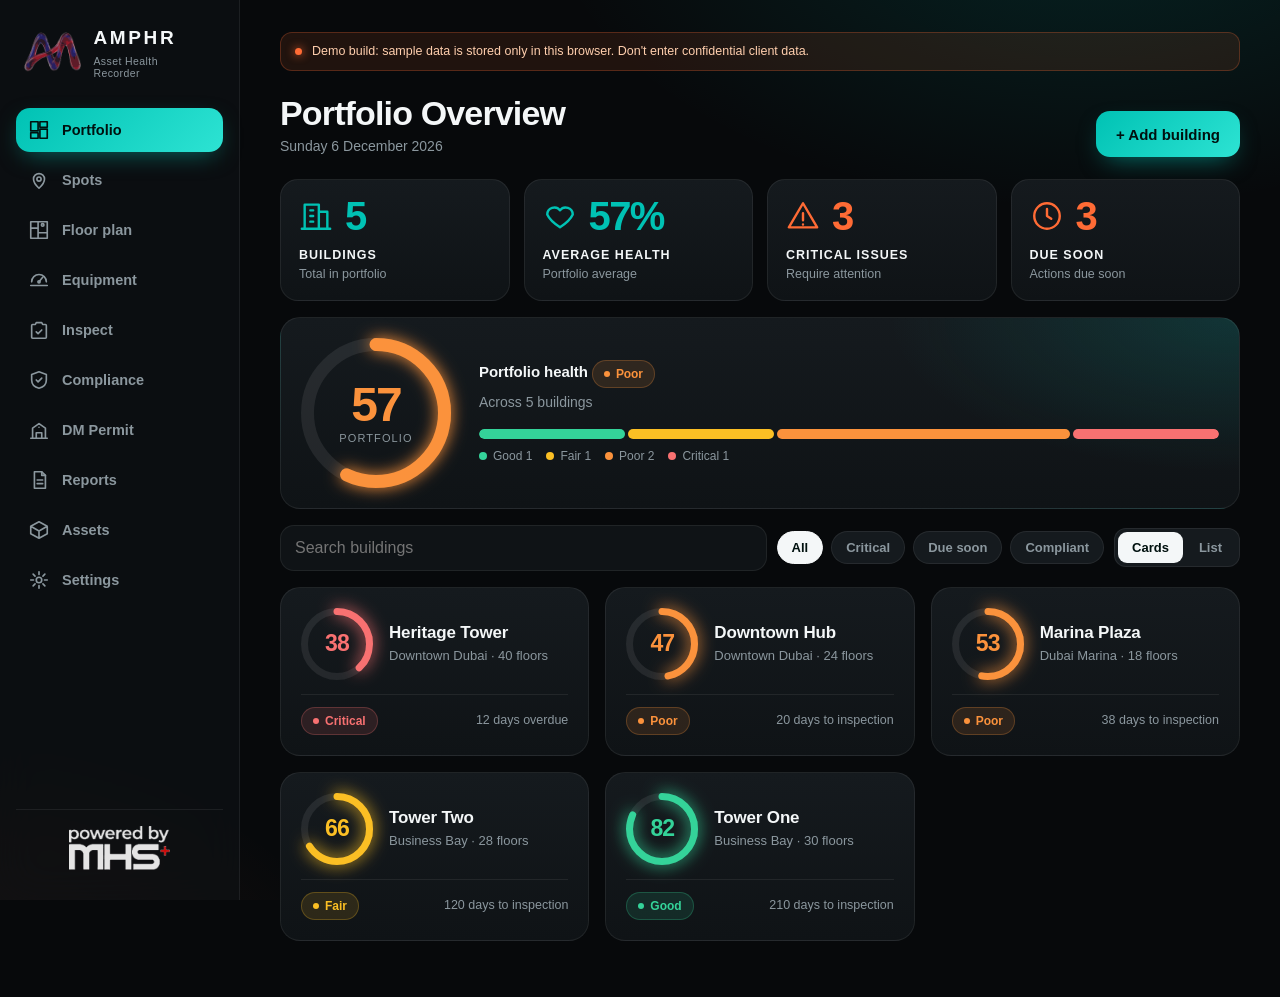
==== commit 015194ac: "Add DM Permit Pack module (Dubai Municipality NDT scope, report contents, deliverables) Co-Authored-" ====
--- a/amphr/index.html
+++ b/amphr/index.html
@@ -39,6 +39,7 @@
 <script src="js/equip.js"></script>
 <script src="js/spots.js"></script>
 <script src="js/spot.js"></script>
+<script src="js/dm.js"></script>
 <script src="js/report.js"></script>
 <script src="js/settings.js"></script>
 <script src="js/main.js"></script>
--- a/amphr/css/plan.css
+++ b/amphr/css/plan.css
@@ -1,5 +1,5 @@
 /* floor plan */
-.pgrid{display:grid;grid-template-columns:1fr 340px;gap:16px;align-items:start}
+.pgrid{display:grid;grid-template-columns:minmax(0,1fr) 340px;gap:16px;align-items:start}
 .map{padding:0;overflow:hidden;background:#06090b}
 .map svg{display:block;width:100%;height:auto;touch-action:none;cursor:grab;user-select:none}.map svg:active{cursor:grabbing}.map.place svg{cursor:crosshair}
 .mtag{position:absolute;left:14px;top:14px;z-index:2;font-size:12.5px;font-weight:600;background:rgba(255,255,255,.07);border:1px solid var(--line);padding:6px 12px;border-radius:10px;backdrop-filter:blur(8px)}
@@ -20,6 +20,6 @@
 .dl{display:flex;gap:10px;overflow-x:auto;padding:2px 0 6px;scrollbar-width:none;margin-top:16px}.dl::-webkit-scrollbar{display:none}
 .dl button{flex:none;display:flex;align-items:center;gap:8px;border:1px solid var(--line);background:var(--s2);color:var(--tx);padding:9px 14px;border-radius:12px;font-family:inherit;font-weight:600;font-size:13px;cursor:pointer}
 .dl button.on{border-color:var(--teal)}.dl s{width:9px;height:9px;border-radius:50%;text-decoration:none}
-@media(max-width:980px){.pgrid{grid-template-columns:1fr}}
+@media(max-width:980px){.pgrid{grid-template-columns:minmax(0,1fr)}}
 @media(max-width:760px){.mtools button{width:38px;height:38px}.mhint{display:none}}
 
--- a/amphr/css/modules.css
+++ b/amphr/css/modules.css
@@ -80,3 +80,11 @@
  .steps{gap:6px}.stepb{padding:10px 4px}.stepb b{font-size:20px}.stepb span{font-size:11.5px}
  .pr{grid-template-columns:1fr;gap:6px}.iss{grid-template-columns:1fr 112px 34px}.seg.big button{padding:9px 12px;font-size:13px}
 }
+
+/* DM permit pack */
+.ck{display:grid;grid-template-columns:26px 1fr auto;gap:12px;align-items:center;padding:12px 4px;border-bottom:1px solid var(--line)}.ck:last-child{border:0}
+.ck.tg{cursor:pointer}.ck.tg:hover{background:rgba(255,255,255,.03)}
+.ck>i{width:22px;height:22px;border-radius:7px;border:1.5px solid var(--line);display:grid;place-items:center;font-style:normal;font-size:14px;font-weight:800;color:#0b0f10}.ck>i.ok{background:var(--g);border-color:var(--g)}
+.ck b{font-size:14px;font-weight:600}.ck small{display:block;color:var(--mut);font-size:12px;margin-top:2px}
+.dmscope{margin-top:14px;padding:14px;border-radius:14px;background:var(--s2);border:1px solid var(--line)}.dmscope ul{margin:8px 0 10px 18px;padding:0}.dmscope small{color:var(--mut)}
+.dmbig{font-size:56px;font-weight:800;letter-spacing:-.04em;line-height:1;margin:8px 0 14px}
--- a/amphr/css/responsive.css
+++ b/amphr/css/responsive.css
@@ -21,3 +21,4 @@
 .mhead{display:none;align-items:center;justify-content:space-between;margin-bottom:14px}.mhead img{height:34px;width:auto}.mhead img+img{height:30px;opacity:.85}
 @media(prefers-reduced-motion:reduce){*{transition:none!important}}
 
+main{min-width:0}
